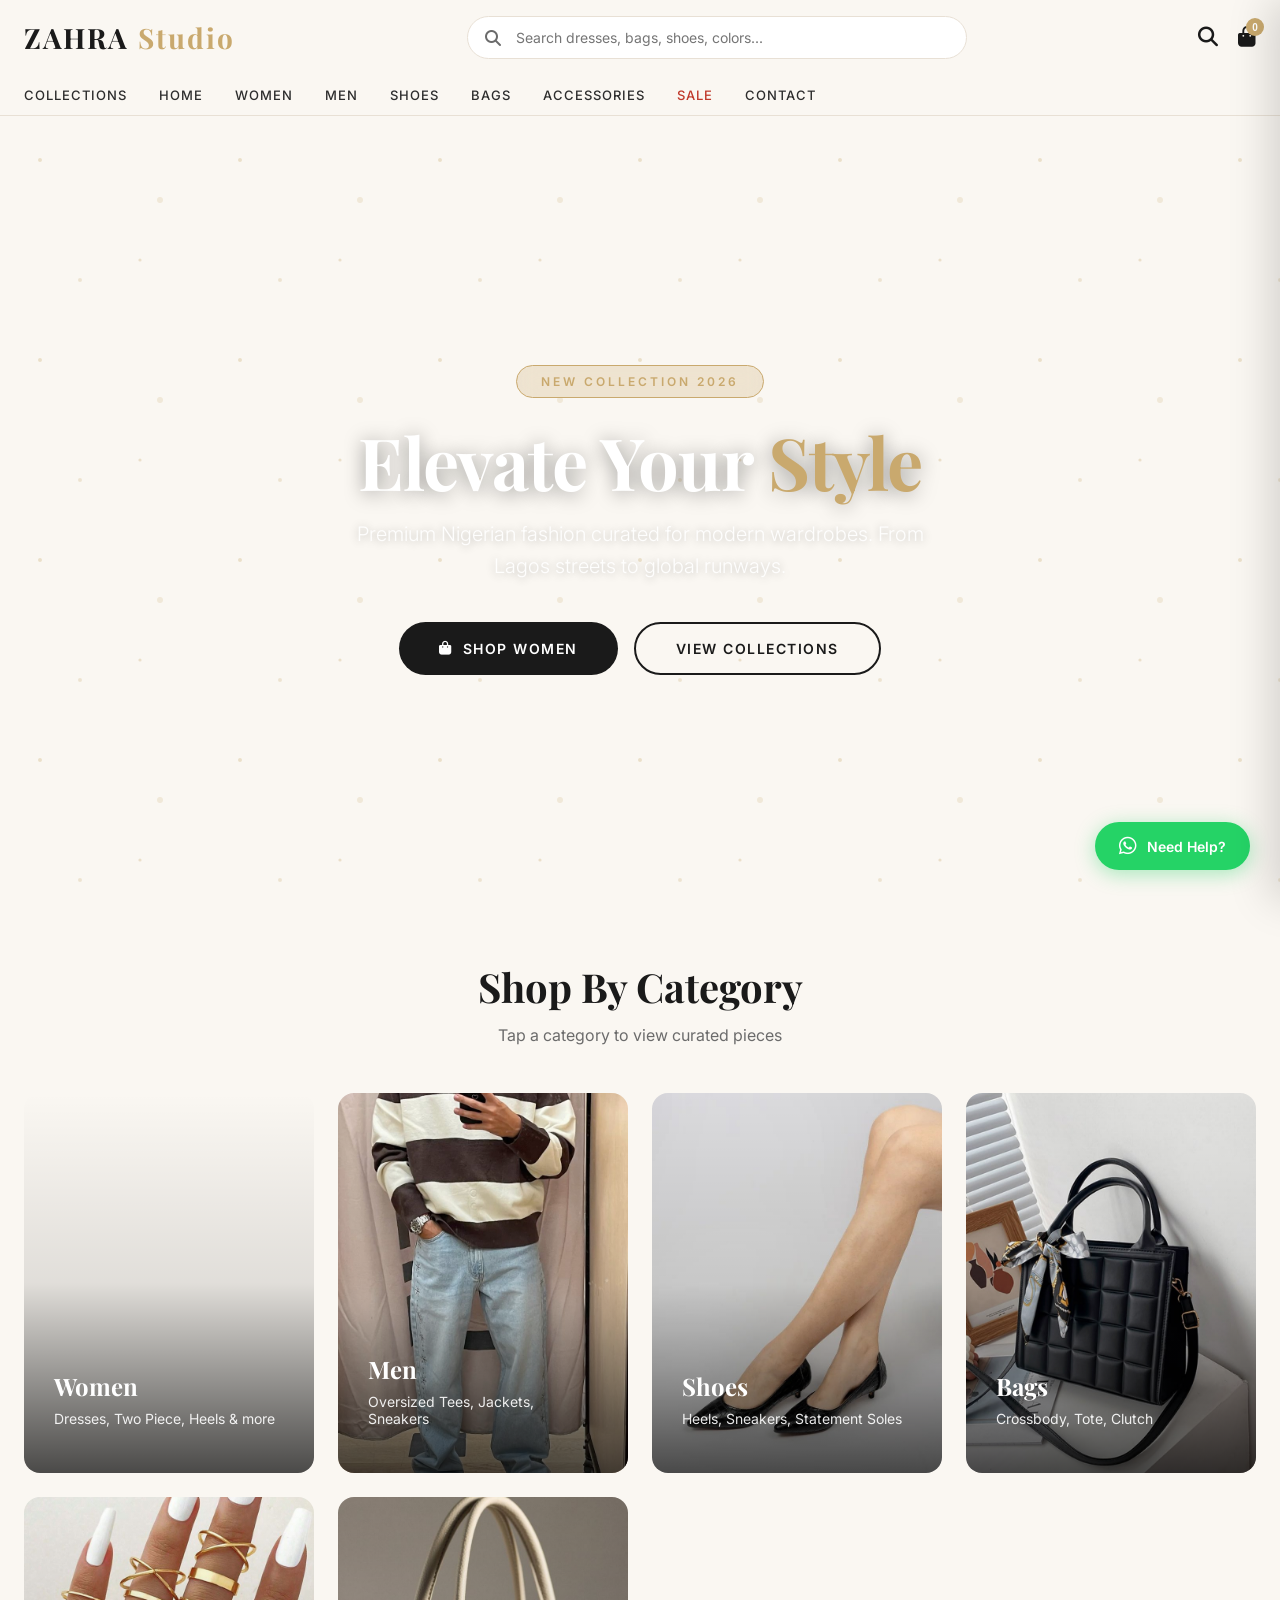
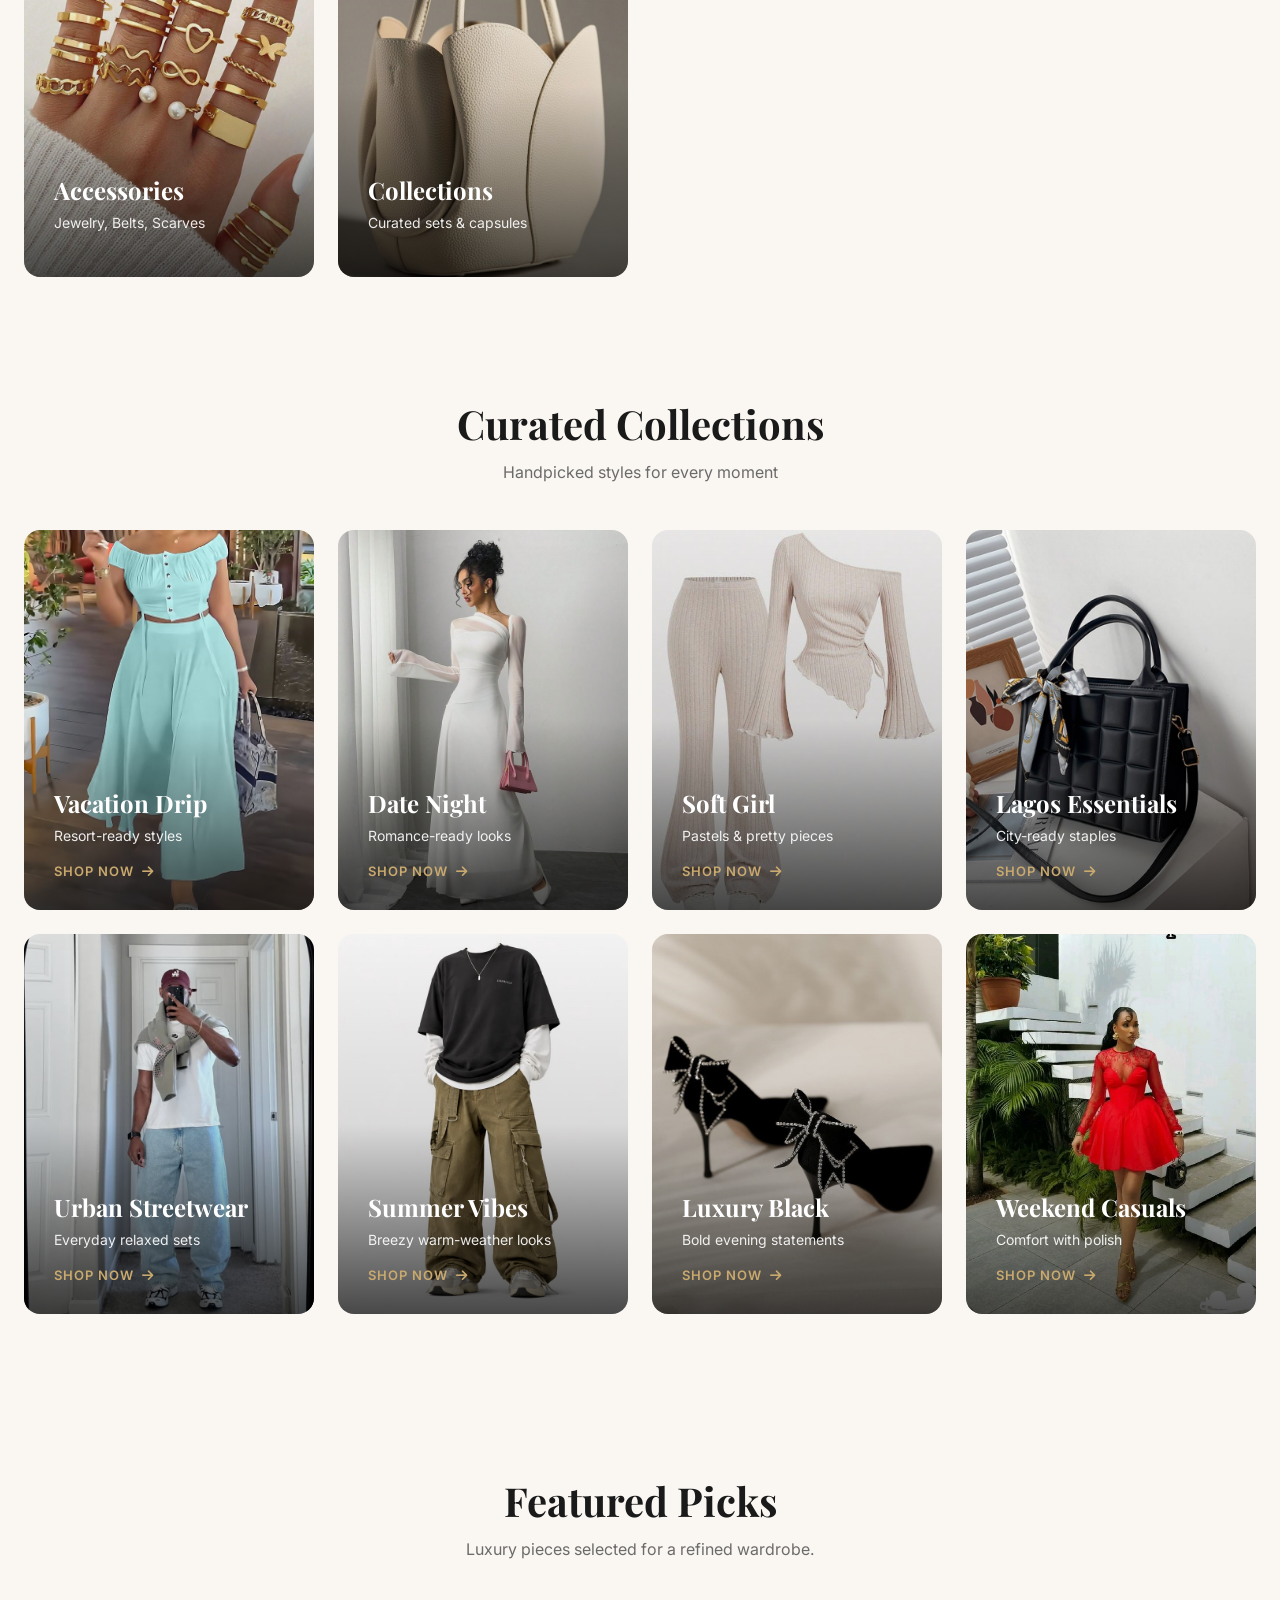
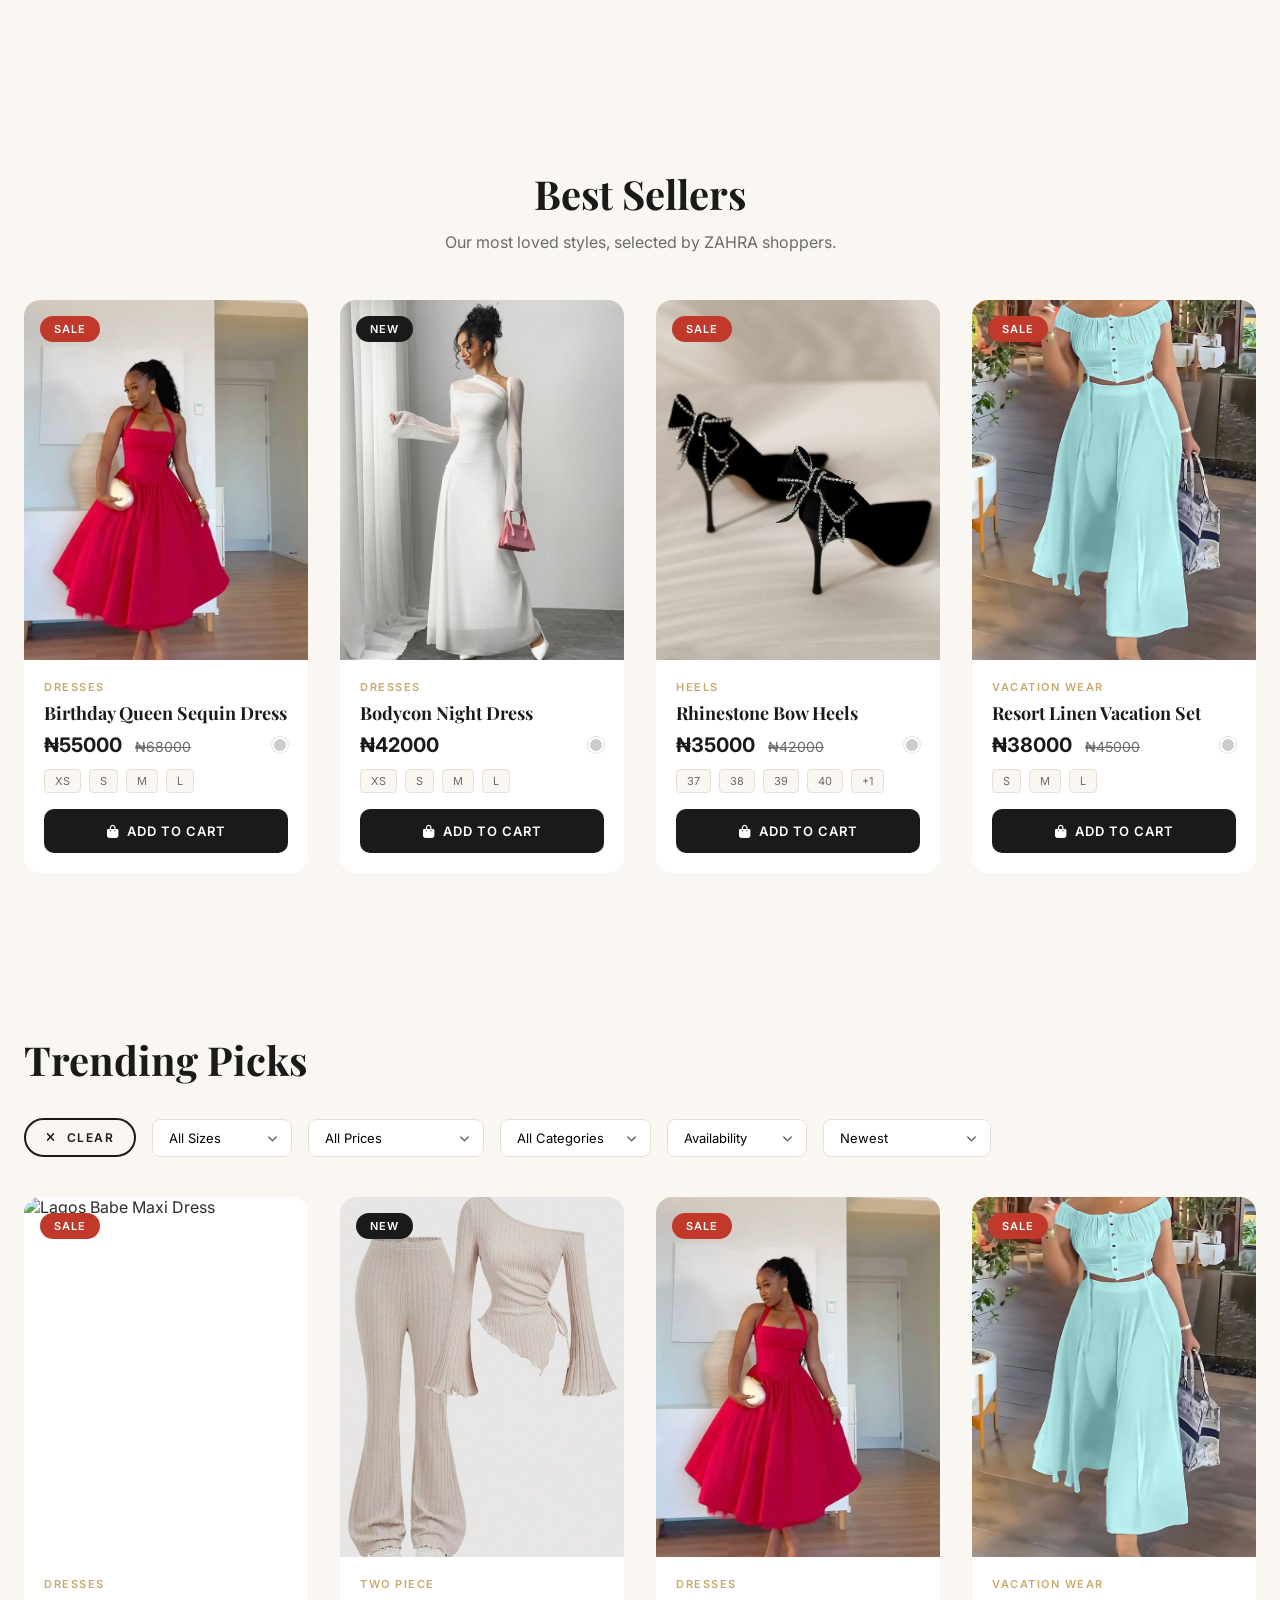
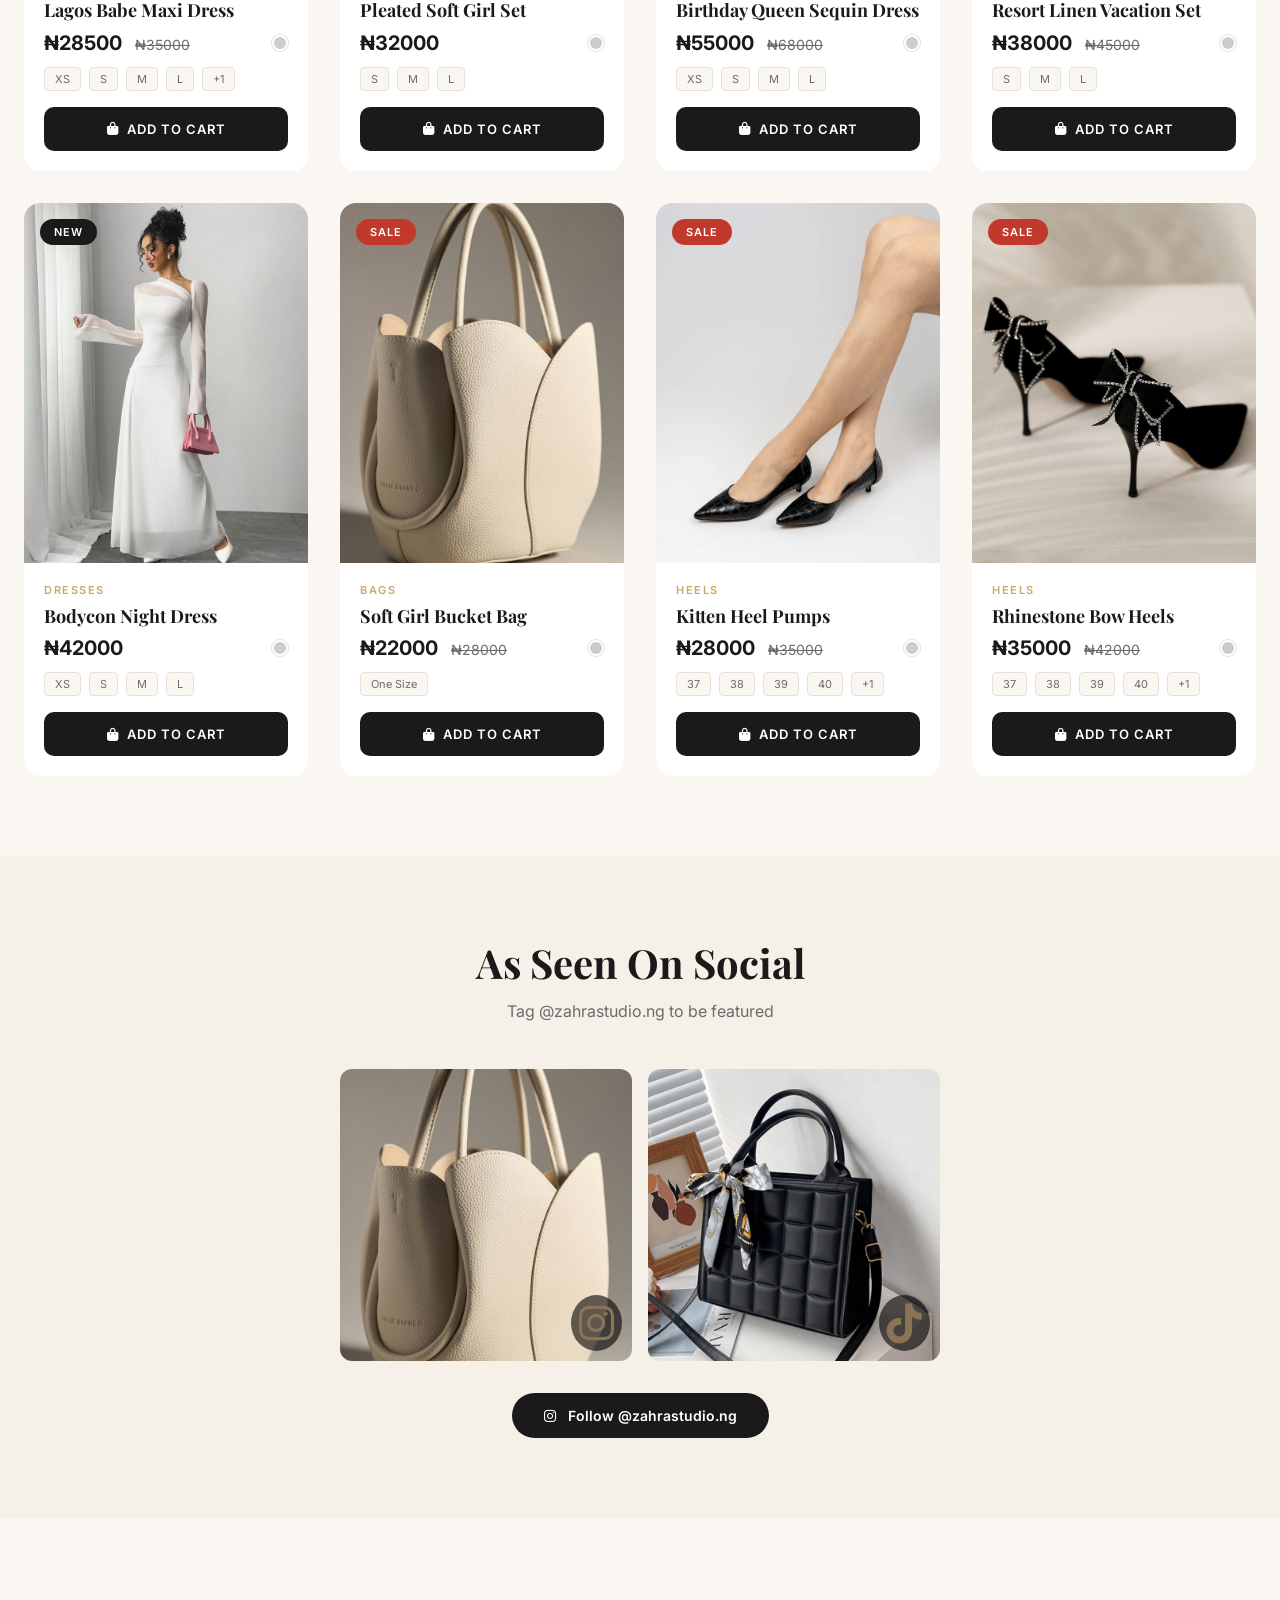
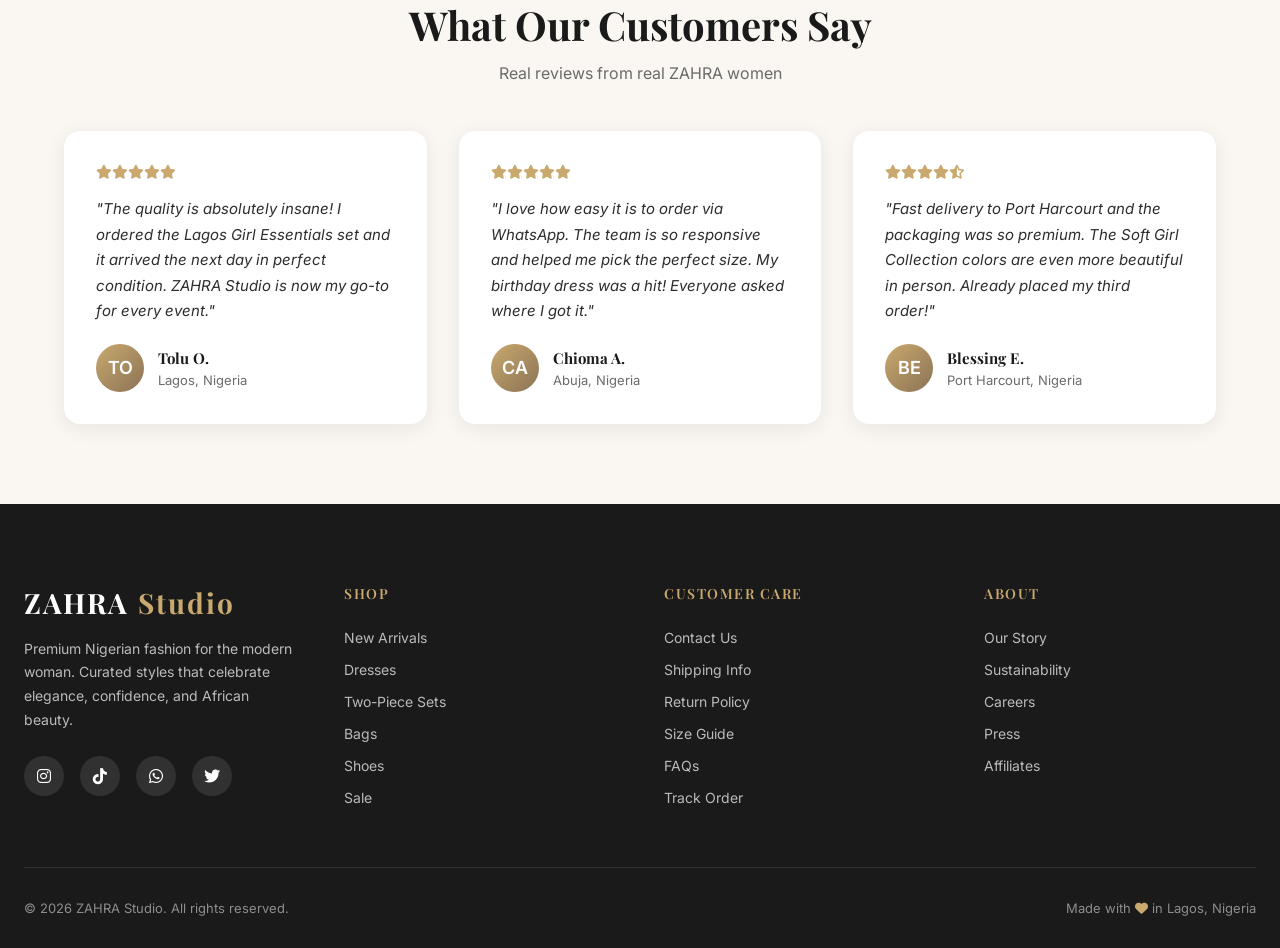
==== index.html @ f5be3004 "fix: remove broken getColorCode calls" ====
<!DOCTYPE html>
<html lang="en">
<head>
    <meta charset="UTF-8">
    <meta name="viewport" content="width=device-width, initial-scale=1.0">
    <title>ZAHRA Studio | Nigerian Fashion</title>
    <link href="https://fonts.googleapis.com/css2?family=Playfair+Display:wght@400;500;600;700&family=Inter:wght@300;400;500;600&display=swap" rel="stylesheet">
    <link rel="stylesheet" href="https://cdnjs.cloudflare.com/ajax/libs/font-awesome/6.4.0/css/all.min.css">
    <style>
        :root {
            --beige: #F5F0E8;
            --cream: #FAF7F2;
            --black: #1A1A1A;
            --soft-brown: #8B7355;
            --gold: #C9A96E;
            --gold-light: #D4B87A;
            --text-dark: #2D2D2D;
            --text-light: #6B6B6B;
            --border: #E8E0D5;
            --white: #FFFFFF;
            --shadow: 0 4px 20px rgba(0,0,0,0.08);
            --shadow-hover: 0 8px 30px rgba(0,0,0,0.12);
            --transition: all 0.3s cubic-bezier(0.4, 0, 0.2, 1);
        }
        * { margin: 0; padding: 0; box-sizing: border-box; }
        body {
            font-family: 'Inter', sans-serif;
            background-color: var(--cream);
            color: var(--text-dark);
            overflow-x: hidden;
        }
        h1, h2, h3, h4, h5, h6 { font-family: 'Playfair Display', serif; }
        ::-webkit-scrollbar { width: 8px; }
        ::-webkit-scrollbar-track { background: var(--cream); }
        ::-webkit-scrollbar-thumb { background: var(--soft-brown); border-radius: 4px; }

        .navbar {
            position: fixed; top: 0; left: 0; right: 0; z-index: 1000;
            background: rgba(250, 247, 242, 0.95); backdrop-filter: blur(20px);
            border-bottom: 1px solid var(--border); transition: var(--transition);
        }
        .navbar.scrolled { box-shadow: var(--shadow); }
        .nav-container { max-width: 1400px; margin: 0 auto; padding: 0 24px; }
        .nav-top {
            display: flex; align-items: center; justify-content: space-between;
            padding: 16px 0; gap: 20px;
        }
        .logo {
            font-family: 'Playfair Display', serif; font-size: 28px; font-weight: 700;
            color: var(--black); text-decoration: none; letter-spacing: 2px;
        }
        .logo span { color: var(--gold); }
        .hidden { display: none !important; }
        .search-bar { flex: 1; max-width: 500px; position: relative; }
        .search-bar input {
            width: 100%; padding: 12px 20px 12px 48px; border: 1px solid var(--border);
            border-radius: 30px; background: var(--white); font-size: 14px;
            font-family: 'Inter', sans-serif; transition: var(--transition); outline: none;
        }
        .search-bar input:focus { border-color: var(--gold); box-shadow: 0 0 0 3px rgba(201, 169, 110, 0.1); }
        .search-bar i { position: absolute; left: 18px; top: 50%; transform: translateY(-50%); color: var(--text-light); font-size: 16px; }
        .nav-actions { display: flex; align-items: center; gap: 20px; }
        .nav-icon { position: relative; cursor: pointer; font-size: 20px; color: var(--black); transition: var(--transition); background: none; border: none; }
        .nav-icon:hover { color: var(--gold); }
        .cart-count { position: absolute; top: -8px; right: -8px; background: var(--gold); color: var(--white); font-size: 10px; font-weight: 600; width: 18px; height: 18px; border-radius: 50%; display: flex; align-items: center; justify-content: center; }
        .nav-links { display: flex; align-items: center; gap: 32px; padding: 12px 0; overflow-x: auto; scrollbar-width: none; }
        .nav-links::-webkit-scrollbar { display: none; }
        .nav-links a { text-decoration: none; color: var(--text-dark); font-size: 13px; font-weight: 500; text-transform: uppercase; letter-spacing: 1px; white-space: nowrap; transition: var(--transition); position: relative; }
        .nav-links a::after { content: ''; position: absolute; bottom: -4px; left: 0; width: 0; height: 2px; background: var(--gold); transition: var(--transition); }
        .nav-links a:hover::after, .nav-links a.active::after { width: 100%; }
        .nav-links a:hover, .nav-links a.active { color: var(--gold); }
        .sale-link { color: #C0392B !important; }
        .menu-toggle { display: none; font-size: 24px; cursor: pointer; background: none; border: none; }

        .hero { margin-top: 120px; position: relative; height: 90vh; min-height: 600px; max-height: 800px; overflow: hidden; }
        .hero-image { position: absolute; inset: 0; display: flex; align-items: center; justify-content: center; background-size: cover; background-position: center; }
        .hero-image::before { content: ''; position: absolute; inset: 0; background: rgba(0,0,0,0.4); }
        .hero-image::before { content: ''; position: absolute; inset: 0; background: url('data:image/svg+xml,<svg xmlns="http://www.w3.org/2000/svg" viewBox="0 0 100 100"><circle cx="20" cy="20" r="1" fill="%23C9A96E" opacity="0.3"/><circle cx="80" cy="40" r="1.5" fill="%23C9A96E" opacity="0.2"/><circle cx="40" cy="80" r="1" fill="%23C9A96E" opacity="0.25"/><circle cx="70" cy="70" r="0.8" fill="%23C9A96E" opacity="0.3"/></svg>'); background-size: 200px; }
        .hero-content { position: relative; z-index: 2; text-align: center; padding: 40px; max-width: 700px; }
        .hero-badge { display: inline-block; padding: 8px 24px; background: rgba(201, 169, 110, 0.25); border: 1px solid var(--gold); color: var(--gold); backdrop-filter: blur(10px); font-size: 12px; font-weight: 600; letter-spacing: 3px; text-transform: uppercase; margin-bottom: 24px; border-radius: 30px; }
        .hero h1 { font-size: clamp(36px, 6vw, 72px); font-weight: 700; color: var(--white); line-height: 1.1; margin-bottom: 16px; letter-spacing: -1px; text-shadow: 0 2px 20px rgba(0,0,0,0.4); }
        .hero h1 span { color: var(--gold); }
        .hero-tagline { font-size: clamp(16px, 2vw, 20px); color: rgba(255,255,255,0.9); margin-bottom: 40px; font-weight: 300; line-height: 1.6; text-shadow: 0 1px 10px rgba(0,0,0,0.3); }
        .hero-buttons { display: flex; gap: 16px; justify-content: center; flex-wrap: wrap; }

        .btn { padding: 16px 40px; border-radius: 30px; font-size: 14px; font-weight: 600; text-transform: uppercase; letter-spacing: 1.5px; cursor: pointer; transition: var(--transition); text-decoration: none; display: inline-flex; align-items: center; gap: 10px; border: none; font-family: 'Inter', sans-serif; }
        .btn-primary { background: var(--black); color: var(--white); }
        .btn-primary:hover { background: var(--gold); transform: translateY(-2px); box-shadow: var(--shadow-hover); }
        .btn-outline { background: transparent; color: var(--black); border: 2px solid var(--black); }
        .btn-outline:hover { background: var(--black); color: var(--white); transform: translateY(-2px); }
        .btn-gold { background: var(--gold); color: var(--white); }
        .btn-gold:hover { background: var(--soft-brown); transform: translateY(-2px); box-shadow: var(--shadow-hover); }
        .btn-whatsapp { background: #25D366; color: var(--white); }
        .btn-whatsapp:hover { background: #128C7E; transform: translateY(-2px); box-shadow: var(--shadow-hover); }

        .collections { padding: 80px 24px; max-width: 1400px; margin: 0 auto; }
        .section-header { text-align: center; margin-bottom: 48px; }
        .section-header h2 { font-size: clamp(28px, 4vw, 40px); color: var(--black); margin-bottom: 12px; }
        .section-header p { color: var(--text-light); font-size: 16px; }
        .collections-grid { display: grid; grid-template-columns: repeat(auto-fit, minmax(280px, 1fr)); gap: 24px; }
        .collection-card { position: relative; height: 380px; border-radius: 16px; overflow: hidden; cursor: pointer; transition: var(--transition); }
        .collection-card:hover { transform: translateY(-8px); box-shadow: var(--shadow-hover); }
        .collection-card .card-bg { position: absolute; inset: 0; background: linear-gradient(135deg, #E8DDD0, #D4C4B0); transition: var(--transition); background-size: cover; background-position: center; }
        .collection-card:hover .card-bg { transform: scale(1.05); }
        .collection-card .card-overlay { position: absolute; inset: 0; background: linear-gradient(to top, rgba(0,0,0,0.7) 0%, rgba(0,0,0,0.1) 50%, transparent 100%); }
        .collection-card .card-content { position: absolute; bottom: 0; left: 0; right: 0; padding: 30px; color: var(--white); }
        .collection-card h3 { font-size: 24px; margin-bottom: 8px; }
        .collection-card p { font-size: 14px; opacity: 0.9; margin-bottom: 16px; }
        .collection-card .shop-now { display: inline-flex; align-items: center; gap: 8px; font-size: 13px; font-weight: 600; text-transform: uppercase; letter-spacing: 1px; color: var(--gold); transition: var(--transition); }
        .collection-card:hover .shop-now { gap: 12px; }

        .products-section { padding: 80px 24px; max-width: 1400px; margin: 0 auto; }
        .products-header { display: flex; justify-content: space-between; align-items: center; flex-wrap: wrap; gap: 20px; margin-bottom: 40px; }
        .filter-sort-bar { display: flex; gap: 16px; flex-wrap: wrap; align-items: center; }
        .filter-group { position: relative; }
        .filter-group select { padding: 10px 36px 10px 16px; border: 1px solid var(--border); border-radius: 8px; background: var(--white); font-size: 13px; font-family: 'Inter', sans-serif; cursor: pointer; appearance: none; min-width: 140px; outline: none; transition: var(--transition); }
        .filter-group select:focus { border-color: var(--gold); }
        .filter-group::after { content: '\f107'; font-family: 'Font Awesome 6 Free'; font-weight: 900; position: absolute; right: 14px; top: 50%; transform: translateY(-50%); font-size: 12px; color: var(--text-light); pointer-events: none; }

        .products-grid { display: grid; grid-template-columns: repeat(auto-fill, minmax(280px, 1fr)); gap: 32px; }
        .product-card { background: var(--white); border-radius: 16px; overflow: hidden; transition: var(--transition); position: relative; }
        .product-card:hover { transform: translateY(-8px); box-shadow: var(--shadow-hover); }
        .product-image { position: relative; height: 360px; overflow: hidden; }
        .product-image img { width: 100%; height: 100%; object-fit: cover; transition: var(--transition); }
        .product-card:hover .product-image img { transform: scale(1.05); }
        .product-badge { position: absolute; top: 16px; left: 16px; padding: 6px 14px; background: var(--gold); color: var(--white); font-size: 11px; font-weight: 600; text-transform: uppercase; letter-spacing: 1px; border-radius: 20px; z-index: 2; }
        .product-badge.sale { background: #C0392B; }
        .product-badge.new { background: var(--black); }
        .product-actions { position: absolute; top: 16px; right: 16px; display: flex; flex-direction: column; gap: 10px; opacity: 0; transform: translateX(10px); transition: var(--transition); z-index: 2; }
        .product-card:hover .product-actions { opacity: 1; transform: translateX(0); }
        .action-btn { width: 40px; height: 40px; border-radius: 50%; background: var(--white); border: none; display: flex; align-items: center; justify-content: center; cursor: pointer; font-size: 16px; color: var(--black); transition: var(--transition); box-shadow: var(--shadow); }
        .action-btn:hover { background: var(--gold); color: var(--white); }
        .action-btn.wishlisted { background: #E74C3C; color: var(--white); }
        .quick-view-btn { position: absolute; bottom: 16px; left: 50%; transform: translateX(-50%) translateY(20px); opacity: 0; transition: var(--transition); padding: 12px 28px; background: var(--white); color: var(--black); border: none; border-radius: 30px; font-size: 12px; font-weight: 600; text-transform: uppercase; letter-spacing: 1px; cursor: pointer; box-shadow: var(--shadow); font-family: 'Inter', sans-serif; z-index: 2; }
        .product-card:hover .quick-view-btn { opacity: 1; transform: translateX(-50%) translateY(0); }
        .quick-view-btn:hover { background: var(--gold); color: var(--white); }
        .product-info { padding: 20px; }
        .product-category { font-size: 11px; text-transform: uppercase; letter-spacing: 1.5px; color: var(--gold); font-weight: 600; margin-bottom: 8px; }
        .product-name { font-family: 'Playfair Display', serif; font-size: 18px; color: var(--black); margin-bottom: 8px; line-height: 1.3; }
        .product-meta { display: flex; justify-content: space-between; align-items: center; margin-bottom: 12px; }
        .product-price { font-size: 20px; font-weight: 700; color: var(--black); }
        .product-price .original { font-size: 14px; color: var(--text-light); text-decoration: line-through; margin-left: 8px; font-weight: 400; }
        .product-colors { display: flex; gap: 6px; }
        .color-dot { width: 16px; height: 16px; border-radius: 50%; border: 2px solid var(--white); box-shadow: 0 0 0 1px var(--border); cursor: pointer; transition: var(--transition); }
        .color-dot:hover { transform: scale(1.2); box-shadow: 0 0 0 2px var(--gold); }
        .color-dot.active-color { box-shadow: 0 0 0 3px var(--gold); transform: scale(1.2); }
        .product-sizes { display: flex; gap: 8px; margin-bottom: 16px; }
        .size-tag { padding: 4px 10px; border: 1px solid var(--border); border-radius: 4px; font-size: 11px; color: var(--text-light); background: var(--cream); }
        .add-to-cart { width: 100%; padding: 14px; background: var(--black); color: var(--white); border: none; border-radius: 10px; font-size: 13px; font-weight: 600; text-transform: uppercase; letter-spacing: 1px; cursor: pointer; transition: var(--transition); font-family: 'Inter', sans-serif; display: flex; align-items: center; justify-content: center; gap: 8px; }
        .add-to-cart:hover { background: var(--gold); }

        .no-results { text-align: center; padding: 60px 20px; grid-column: 1 / -1; }
        .no-results i { font-size: 48px; color: var(--border); margin-bottom: 16px; }
        .no-results h3 { font-size: 24px; color: var(--black); margin-bottom: 8px; }
        .no-results p { color: var(--text-light); }

        .social-proof { padding: 80px 24px; background: var(--beige); }
        .social-proof-container { max-width: 1400px; margin: 0 auto; }
        .social-grid { display: grid; grid-template-columns: repeat(auto-fit, minmax(200px, 1fr)); gap: 16px; margin-top: 40px; }
        @media (max-width: 768px) {
            .social-grid { grid-template-columns: repeat(2, 1fr) !important; max-width: 100% !important; }
        }
        .social-item { aspect-ratio: 1; border-radius: 12px; display: flex; align-items: center; justify-content: center; font-size: 40px; color: var(--soft-brown); transition: var(--transition); cursor: pointer; position: relative; overflow: hidden; }
        .social-item:hover { transform: scale(1.02); }
        .social-item::after { content: ''; position: absolute; inset: 0; background: rgba(0,0,0,0.3); opacity: 0; transition: var(--transition); }
        .social-item:hover::after { opacity: 1; }
        .social-item i { position: relative; z-index: 1; }
        .social-handle { text-align: center; margin-top: 32px; }
        .social-handle a { display: inline-flex; align-items: center; gap: 12px; padding: 14px 32px; background: var(--black); color: var(--white); text-decoration: none; border-radius: 30px; font-size: 14px; font-weight: 600; transition: var(--transition); }
        .social-handle a:hover { background: var(--gold); transform: translateY(-2px); }

        .testimonials { padding: 80px 24px; max-width: 1200px; margin: 0 auto; }
        .testimonials-grid { display: grid; grid-template-columns: repeat(auto-fit, minmax(320px, 1fr)); gap: 32px; margin-top: 40px; }
        .testimonial-card { background: var(--white); padding: 32px; border-radius: 16px; box-shadow: var(--shadow); transition: var(--transition); }
        .testimonial-card:hover { transform: translateY(-4px); box-shadow: var(--shadow-hover); }
        .testimonial-stars { color: var(--gold); margin-bottom: 16px; font-size: 14px; }
        .testimonial-text { font-size: 15px; line-height: 1.7; color: var(--text-dark); margin-bottom: 20px; font-style: italic; }
        .testimonial-author { display: flex; align-items: center; gap: 14px; }
        .author-avatar { width: 48px; height: 48px; border-radius: 50%; background: linear-gradient(135deg, var(--gold), var(--soft-brown)); display: flex; align-items: center; justify-content: center; color: var(--white); font-weight: 600; font-size: 18px; }
        .author-info h4 { font-size: 15px; color: var(--black); margin-bottom: 4px; }
        .author-info p { font-size: 13px; color: var(--text-light); }

        .footer { background: var(--black); color: var(--white); padding: 80px 24px 32px; }
        .footer-container { max-width: 1400px; margin: 0 auto; }
        .footer-grid { display: grid; grid-template-columns: repeat(auto-fit, minmax(220px, 1fr)); gap: 48px; margin-bottom: 48px; }
        .footer-brand .logo { color: var(--white); margin-bottom: 16px; display: inline-block; }
        .footer-brand p { color: rgba(255,255,255,0.7); font-size: 14px; line-height: 1.7; margin-bottom: 24px; }
        .footer-social { display: flex; gap: 16px; }
        .footer-social a { width: 40px; height: 40px; border-radius: 50%; background: rgba(255,255,255,0.1); display: flex; align-items: center; justify-content: center; color: var(--white); text-decoration: none; transition: var(--transition); font-size: 16px; }
        .footer-social a:hover { background: var(--gold); transform: translateY(-3px); }
        .footer-column h4 { font-size: 14px; font-weight: 600; text-transform: uppercase; letter-spacing: 1.5px; margin-bottom: 24px; color: var(--gold); }
        .footer-column ul { list-style: none; }
        .footer-column ul li { margin-bottom: 12px; }
        .footer-column ul li a { color: rgba(255,255,255,0.7); text-decoration: none; font-size: 14px; transition: var(--transition); cursor: pointer; }
        .footer-column ul li a:hover { color: var(--gold); padding-left: 4px; }
        .footer-bottom { border-top: 1px solid rgba(255,255,255,0.1); padding-top: 32px; display: flex; justify-content: space-between; align-items: center; flex-wrap: wrap; gap: 16px; }
        .footer-bottom p { color: rgba(255,255,255,0.5); font-size: 13px; }

        .modal-overlay { position: fixed; inset: 0; background: rgba(0,0,0,0.6); backdrop-filter: blur(8px); z-index: 2000; display: flex; align-items: center; justify-content: center; padding: 20px; opacity: 0; visibility: hidden; transition: var(--transition); }
        .modal-overlay.active { opacity: 1; visibility: visible; }
        .modal-content { background: var(--white); border-radius: 20px; max-width: 900px; width: 100%; max-height: 90vh; overflow-y: auto; position: relative; transform: scale(0.9) translateY(20px); transition: var(--transition); }
        .modal-overlay.active .modal-content { transform: scale(1) translateY(0); }
        .modal-close { position: absolute; top: 20px; right: 20px; width: 40px; height: 40px; border-radius: 50%; background: var(--cream); border: none; display: flex; align-items: center; justify-content: center; cursor: pointer; font-size: 18px; color: var(--black); z-index: 10; transition: var(--transition); }
        .modal-close:hover { background: var(--gold); color: var(--white); }
        .modal-body { display: grid; grid-template-columns: 1fr 1fr; min-height: 500px; }
        .modal-image { background: linear-gradient(135deg, #F0E8DD, #E5DCD0); display: flex; align-items: center; justify-content: center; min-height: 400px; overflow: hidden; }
        .modal-image img { width: 100%; height: 100%; object-fit: cover; }
        .modal-details { padding: 40px; display: flex; flex-direction: column; }
        .modal-category { font-size: 12px; text-transform: uppercase; letter-spacing: 2px; color: var(--gold); font-weight: 600; margin-bottom: 12px; }
        .modal-title { font-family: 'Playfair Display', serif; font-size: 28px; color: var(--black); margin-bottom: 16px; line-height: 1.2; }
        .modal-price { font-size: 24px; font-weight: 700; color: var(--black); margin-bottom: 24px; }
        .modal-price .original { font-size: 16px; color: var(--text-light); text-decoration: line-through; margin-left: 12px; font-weight: 400; }
        .modal-section { margin-bottom: 24px; }
        .modal-section label { display: block; font-size: 12px; font-weight: 600; text-transform: uppercase; letter-spacing: 1px; color: var(--text-light); margin-bottom: 10px; }
        .size-options { display: flex; gap: 10px; flex-wrap: wrap; }
        .size-option { padding: 10px 20px; border: 2px solid var(--border); border-radius: 8px; background: var(--white); font-size: 14px; font-weight: 500; cursor: pointer; transition: var(--transition); font-family: 'Inter', sans-serif; }
        .size-option:hover, .size-option.active { border-color: var(--gold); background: rgba(201, 169, 110, 0.1); color: var(--gold); }
        .color-options { display: flex; gap: 12px; }
        .color-option { width: 32px; height: 32px; border-radius: 50%; border: 3px solid var(--white); box-shadow: 0 0 0 2px var(--border); cursor: pointer; transition: var(--transition); position: relative; }
        .color-option:hover, .color-option.active { box-shadow: 0 0 0 3px var(--gold); transform: scale(1.1); }
        .color-option.active::after { content: '\f00c'; font-family: 'Font Awesome 6 Free'; font-weight: 900; position: absolute; top: 50%; left: 50%; transform: translate(-50%, -50%); color: var(--white); font-size: 12px; text-shadow: 0 1px 2px rgba(0,0,0,0.3); }
        .quantity-selector { display: flex; align-items: center; gap: 0; border: 2px solid var(--border); border-radius: 8px; overflow: hidden; width: fit-content; }
        .quantity-selector button { width: 40px; height: 44px; background: var(--white); border: none; font-size: 18px; cursor: pointer; color: var(--black); transition: var(--transition); }
        .quantity-selector button:hover { background: var(--cream); }
        .quantity-selector input { width: 50px; height: 44px; border: none; text-align: center; font-size: 16px; font-weight: 600; font-family: 'Inter', sans-serif; outline: none; }
        .delivery-info { background: var(--cream); padding: 16px; border-radius: 10px; margin-bottom: 24px; }
        .delivery-info p { font-size: 13px; color: var(--text-light); display: flex; align-items: center; gap: 10px; margin-bottom: 8px; }
        .delivery-info p:last-child { margin-bottom: 0; }
        .delivery-info i { color: var(--gold); font-size: 14px; }
        .modal-actions { display: flex; flex-direction: column; gap: 12px; margin-top: auto; }
        .modal-actions .btn { width: 100%; justify-content: center; }

        .cart-sidebar { position: fixed; top: 0; right: -420px; width: 420px; max-width: 100%; height: 100vh; background: var(--white); z-index: 2001; box-shadow: -10px 0 40px rgba(0,0,0,0.15); transition: var(--transition); display: flex; flex-direction: column; }
        .cart-sidebar.open { right: 0; }
        .cart-header { padding: 24px; border-bottom: 1px solid var(--border); display: flex; justify-content: space-between; align-items: center; }
        .cart-header h3 { font-size: 20px; }
        .cart-close { background: none; border: none; font-size: 24px; cursor: pointer; color: var(--black); transition: var(--transition); }
        .cart-close:hover { color: var(--gold); }
        .cart-items { flex: 1; overflow-y: auto; padding: 20px; }
        .cart-item { display: flex; gap: 16px; padding: 16px; background: var(--cream); border-radius: 12px; margin-bottom: 12px; }
        .cart-item-image { width: 80px; height: 100px; background: linear-gradient(135deg, #F0E8DD, #E5DCD0); border-radius: 8px; display: flex; align-items: center; justify-content: center; font-size: 24px; color: var(--soft-brown); opacity: 0.4; flex-shrink: 0; overflow: hidden; }
        .cart-item-image img { width: 100%; height: 100%; object-fit: cover; }
        .cart-item-details { flex: 1; }
        .cart-item-name { font-weight: 600; font-size: 14px; margin-bottom: 4px; }
        .cart-item-meta { font-size: 12px; color: var(--text-light); margin-bottom: 8px; }
        .cart-item-price { font-weight: 700; color: var(--black); }
        .cart-item-remove { background: none; border: none; color: #C0392B; cursor: pointer; font-size: 14px; align-self: flex-start; transition: var(--transition); }
        .cart-item-remove:hover { transform: scale(1.1); }
        .cart-empty { text-align: center; padding: 60px 20px; }
        .cart-empty i { font-size: 48px; color: var(--border); margin-bottom: 16px; }
        .cart-empty p { color: var(--text-light); }
        .cart-footer { padding: 24px; border-top: 1px solid var(--border); background: var(--cream); }
        .cart-total { display: flex; justify-content: space-between; margin-bottom: 20px; font-size: 18px; font-weight: 700; }
        .cart-footer .btn { width: 100%; justify-content: center; }
        .cart-overlay { position: fixed; inset: 0; background: rgba(0,0,0,0.4); z-index: 2000; opacity: 0; visibility: hidden; transition: var(--transition); }
        .cart-overlay.active { opacity: 1; visibility: visible; }

        .whatsapp-float { position: fixed; bottom: 30px; right: 30px; z-index: 999; }
        .whatsapp-float a { display: flex; align-items: center; gap: 10px; padding: 14px 24px; background: #25D366; color: var(--white); text-decoration: none; border-radius: 50px; font-size: 14px; font-weight: 600; box-shadow: 0 4px 20px rgba(37, 211, 102, 0.4); transition: var(--transition); }
        .whatsapp-float a:hover { transform: translateY(-4px); box-shadow: 0 8px 30px rgba(37, 211, 102, 0.5); }
        .whatsapp-float i { font-size: 20px; }

        .toast { position: fixed; bottom: 100px; left: 50%; transform: translateX(-50%) translateY(100px); background: var(--black); color: var(--white); padding: 16px 32px; border-radius: 12px; font-size: 14px; font-weight: 500; z-index: 3000; opacity: 0; transition: var(--transition); display: flex; align-items: center; gap: 12px; box-shadow: var(--shadow-hover); }
        .toast.show { opacity: 1; transform: translateX(-50%) translateY(0); }
        .toast i { color: var(--gold); }

        /* Back to top */
        #backToTop { position: fixed; bottom: 90px; right: 30px; width: 48px; height: 48px; border-radius: 50%; background: var(--black); color: var(--white); display: none; align-items: center; justify-content: center; cursor: pointer; box-shadow: var(--shadow); z-index: 4000; transition: var(--transition); }
        #backToTop.show { display: flex; }

        @media (max-width: 1024px) {
            .modal-body { grid-template-columns: 1fr; }
            .modal-image { min-height: 300px; }
        }
        @media (max-width: 768px) {
            .menu-toggle { display: block; }
            .search-bar { display: none; }
            .nav-links { display: none; position: absolute; top: 100%; left: 0; right: 0; background: var(--cream); flex-direction: column; padding: 20px; gap: 16px; border-bottom: 1px solid var(--border); box-shadow: var(--shadow); }
            .nav-links.active { display: flex; }
            .hero { margin-top: 70px; height: auto; min-height: 500px; }
            .hero-content { padding: 30px 20px; }
            .hero-buttons { flex-direction: column; align-items: center; }
            .btn { width: 100%; max-width: 300px; justify-content: center; }
            .products-header { flex-direction: column; align-items: flex-start; }
            .filter-sort-bar { width: 100%; overflow-x: auto; padding-bottom: 8px; }
            .products-grid { grid-template-columns: repeat(2, 1fr); gap: 16px; }
            .product-image { height: 240px; }
            .collections-grid { grid-template-columns: 1fr; }
            .testimonials-grid { grid-template-columns: 1fr; }
            .footer-grid { grid-template-columns: 1fr; gap: 32px; }
            .footer-bottom { flex-direction: column; text-align: center; }
            .cart-sidebar { width: 100%; right: -100%; }
            .whatsapp-float { bottom: 20px; right: 20px; }
            .whatsapp-float a span { display: none; }
            .whatsapp-float a { width: 56px; height: 56px; padding: 0; justify-content: center; border-radius: 50%; }
        }
        @media (max-width: 480px) {
            .products-grid { grid-template-columns: 1fr; }
            .modal-details { padding: 24px; }
            .modal-title { font-size: 22px; }
        }
        @keyframes fadeInUp {
            from { opacity: 0; transform: translateY(30px); }
            to { opacity: 1; transform: translateY(0); }
        }
        .animate-in { animation: fadeInUp 0.6s ease forwards; }
        .delay-1 { animation-delay: 0.1s; }
        .delay-2 { animation-delay: 0.2s; }
        .delay-3 { animation-delay: 0.3s; }
        .delay-4 { animation-delay: 0.4s; }
    </style>

    <!-- Firebase SDK -->
    <script src="https://www.gstatic.com/firebasejs/10.7.1/firebase-app-compat.js"></script>
    <script src="https://www.gstatic.com/firebasejs/10.7.1/firebase-database-compat.js"></script>
</head>
<body>
    <nav class="navbar" id="navbar">
        <div class="nav-container">
            <div class="nav-top">
                <button class="menu-toggle" id="menuToggle"><i class="fas fa-bars"></i></button>
                <a href="index.html" class="logo">ZAHRA <span>Studio</span></a>
                <div class="search-bar">
                    <i class="fas fa-search"></i>
                    <input type="text" id="searchInput" placeholder="Search dresses, bags, shoes, colors...">
                </div>
                <div class="nav-actions">
                    <button class="nav-icon" id="searchIcon"><i class="fas fa-search"></i></button>
                    <button class="nav-icon" id="cartBtn"><i class="fas fa-shopping-bag"></i><span class="cart-count" id="cartCount">0</span></button>
                </div>
            </div>
            <div class="nav-links" id="navLinks">
                <a href="collections.html">Collections</a>
                <a href="index.html">Home</a>
                <a href="women.html">Women</a>
                <a href="men.html">Men</a>
                <a href="shoes.html">Shoes</a>
                <a href="bags.html">Bags</a>
                <a href="accessories.html">Accessories</a>
                <a href="index.html?category=Sale" class="sale-link">Sale</a>
                <a href="#footer">Contact</a>
            </div>
        </div>
    </nav>

    <section class="hero">
        <div class="hero-image" data-bg="assets/products/gown-1-black.jpg">
            <div class="hero-content">
                <div class="hero-badge">New Collection 2026</div>
                <h1>Elevate Your <span>Style</span></h1>
                <p class="hero-tagline">Premium Nigerian fashion curated for modern wardrobes. From Lagos streets to global runways.</p>
                <div class="hero-buttons">
                    <a href="women.html" class="btn btn-primary"><i class="fas fa-shopping-bag"></i> Shop Women</a>
                    <a href="collections.html" class="btn btn-outline">View Collections</a>
                </div>
            </div>
        </div>
    </section>

    <section class="category-banner hidden" id="categoryBanner">
        <div class="section-header">
            <h2 id="categoryBannerTitle">Category Edit</h2>
            <p id="categoryBannerText">Browse a curated selection of styles for this collection.</p>
        </div>
        <div class="hero-buttons" style="justify-content:center; gap:16px; margin-top:16px;">
            <a href="index.html" class="btn btn-outline">Back to Home</a>
            <a href="collections.html" class="btn btn-primary">Explore Collections</a>
        </div>
    </section>

    <!-- Main Categories (reduce homepage scrolling) -->
    <section class="collections" id="mainCategories" style="padding-top: 40px; padding-bottom: 40px;">
        <div class="section-header">
            <h2>Shop By Category</h2>
            <p>Tap a category to view curated pieces</p>
        </div>
        <div class="collections-grid">
            <a class="collection-card" href="women.html">
                <div class="card-bg" data-bg="assets/products/gown-1-black.jpg"></div>
                <div class="card-overlay"></div>
                <div class="card-content">
                    <h3>Women</h3>
                    <p>Dresses, Two Piece, Heels & more</p>
                </div>
            </a>
            <a class="collection-card" href="men.html">
                <div class="card-bg" data-bg="assets/products/outfit-hombre-invierno.jpg" style="background-position: center;"></div>
                <div class="card-overlay"></div>
                <div class="card-content">
                    <h3>Men</h3>
                    <p>Oversized Tees, Jackets, Sneakers</p>
                </div>
            </a>
            <a class="collection-card" href="shoes.html">
                <div class="card-bg" data-bg="assets/products/pointed-toe-low-kitten-heels-pumps.jpg"></div>
                <div class="card-overlay"></div>
                <div class="card-content">
                    <h3>Shoes</h3>
                    <p>Heels, Sneakers, Statement Soles</p>
                </div>
            </a>
            <a class="collection-card" href="bags.html">
                <div class="card-bg" data-bg="assets/products/blackpulleatherembellishedwomenbags-1-black.jpg"></div>
                <div class="card-overlay"></div>
                <div class="card-content">
                    <h3>Bags</h3>
                    <p>Crossbody, Tote, Clutch</p>
                </div>
            </a>
            <a class="collection-card" href="accessories.html">
                <div class="card-bg" data-bg="assets/products/rings-1-Gold.jpg"></div>
                <div class="card-overlay"></div>
                <div class="card-content">
                    <h3>Accessories</h3>
                    <p>Jewelry, Belts, Scarves</p>
                </div>
            </a>
            <a class="collection-card" href="collections.html">
                <div class="card-bg" data-bg="assets/products/MelieBiancoTulipTopHandleCrossbodyTote-1-White.jpg"></div>
                <div class="card-overlay"></div>
                <div class="card-content">
                    <h3>Collections</h3>
                    <p>Curated sets & capsules</p>
                </div>
            </a>
        </div>
    </section>

    <section class="collections" id="collections">
        <div class="section-header">
            <h2>Curated Collections</h2>
            <p>Handpicked styles for every moment</p>
        </div>
        <div class="collections-grid">
            <a class="collection-card" href="collections.html?collection=Vacation%20Drip">
                <div class="card-bg" data-bg="assets/products/dress-2-lightgreen.jpg"></div>
                <div class="card-overlay"></div>
                <div class="card-content">
                    <h3>Vacation Drip</h3>
                    <p>Resort-ready styles</p>
                    <div class="shop-now">Shop Now <i class="fas fa-arrow-right"></i></div>
                </div>
            </a>
            <a class="collection-card" href="collections.html?collection=Date%20Night">
                <div class="card-bg" data-bg="assets/products/white-unique-and-stunning-dress.jpg"></div>
                <div class="card-overlay"></div>
                <div class="card-content">
                    <h3>Date Night</h3>
                    <p>Romance-ready looks</p>
                    <div class="shop-now">Shop Now <i class="fas fa-arrow-right"></i></div>
                </div>
            </a>
            <a class="collection-card" href="collections.html?collection=Soft%20Girl">
                <div class="card-bg" data-bg="assets/products/croptop-1-white.jpg"></div>
                <div class="card-overlay"></div>
                <div class="card-content">
                    <h3>Soft Girl</h3>
                    <p>Pastels & pretty pieces</p>
                    <div class="shop-now">Shop Now <i class="fas fa-arrow-right"></i></div>
                </div>
            </a>
            <a class="collection-card" href="collections.html?collection=Lagos%20Essentials">
                <div class="card-bg" data-bg="assets/products/blackpulleatherembellishedwomenbags-1-black.jpg"></div>
                <div class="card-overlay"></div>
                <div class="card-content">
                    <h3>Lagos Essentials</h3>
                    <p>City-ready staples</p>
                    <div class="shop-now">Shop Now <i class="fas fa-arrow-right"></i></div>
                </div>
            </a>
            <a class="collection-card" href="collections.html?collection=Urban%20Streetwear">
                <div class="card-bg" data-bg="assets/products/baggyjeans-1-Blue.jpg"></div>
                <div class="card-overlay"></div>
                <div class="card-content">
                    <h3>Urban Streetwear</h3>
                    <p>Everyday relaxed sets</p>
                    <div class="shop-now">Shop Now <i class="fas fa-arrow-right"></i></div>
                </div>
            </a>
            <a class="collection-card" href="collections.html?collection=Summer%20Vibes">
                <div class="card-bg" data-bg="assets/products/streetwear-1-green.jpg"></div>
                <div class="card-overlay"></div>
                <div class="card-content">
                    <h3>Summer Vibes</h3>
                    <p>Breezy warm-weather looks</p>
                    <div class="shop-now">Shop Now <i class="fas fa-arrow-right"></i></div>
                </div>
            </a>
            <a class="collection-card" href="collections.html?collection=Luxury%20Black">
                <div class="card-bg" data-bg="assets/products/ladiessummerfootwearsuperhighheelwith-bowrhinestonecrystalsstilitodiamondblackshoes-1-black.jpg"></div>
                <div class="card-overlay"></div>
                <div class="card-content">
                    <h3>Luxury Black</h3>
                    <p>Bold evening statements</p>
                    <div class="shop-now">Shop Now <i class="fas fa-arrow-right"></i></div>
                </div>
            </a>
            <a class="collection-card" href="collections.html?collection=Weekend%20Casuals">
                <div class="card-bg" data-bg="assets/products/download-8.jpg"></div>
                <div class="card-overlay"></div>
                <div class="card-content">
                    <h3>Weekend Casuals</h3>
                    <p>Comfort with polish</p>
                    <div class="shop-now">Shop Now <i class="fas fa-arrow-right"></i></div>
                </div>
            </a>
        </div>
    </section>

    <section class="collections" id="featuredSection">
        <div class="section-header">
            <h2>Featured Picks</h2>
            <p>Luxury pieces selected for a refined wardrobe.</p>
        </div>
        <div class="products-grid" id="featuredGrid"></div>
    </section>

    <section class="collections" id="bestSellersSection">
        <div class="section-header">
            <h2>Best Sellers</h2>
            <p>Our most loved styles, selected by ZAHRA shoppers.</p>
        </div>
        <div class="products-grid" id="bestSellersGrid"></div>
    </section>

    <section class="products-section" id="products">
        <div class="products-header">
            <div class="section-header" style="text-align: left; margin-bottom: 0;">
                <h2 id="productsSectionTitle">Shop The Latest</h2>
            </div>
            <div class="filter-sort-bar">
                <button class="btn btn-outline" id="clearFilters" style="padding: 10px 20px; font-size: 12px;"><i class="fas fa-times"></i> Clear</button>
                <div class="filter-group">
                    <select id="filterSize">
                        <option value="">All Sizes</option>
                        <option value="XS">XS</option>
                        <option value="S">S</option>
                        <option value="M">M</option>
                        <option value="L">L</option>
                        <option value="XL">XL</option>
                        <option value="One Size">One Size</option>
                    </select>
                </div>

                <div class="filter-group">
                    <select id="filterPrice">
                        <option value="">All Prices</option>
                        <option value="0-15000">Under ₦15,000</option>
                        <option value="15000-35000">₦15,000 - ₦35,000</option>
                        <option value="35000-60000">₦35,000 - ₦60,000</option>
                        <option value="60000+">Above ₦60,000</option>
                    </select>
                </div>
                <div class="filter-group">
                    <select id="filterCategory">
                        <option value="">All Categories</option>
                        <option value="Dresses">Dresses</option>
                        <option value="Two Piece">Two Piece</option>
                        <option value="Crop Tops">Crop Tops</option>
                        <option value="Heels">Heels</option>
                        <option value="Bags">Bags</option>
                        <option value="Vacation Wear">Vacation Wear</option>
                        <option value="Streetwear">Streetwear</option>
                        <option value="Oversized Tees">Oversized Tees</option>
                        <option value="Jackets">Jackets</option>
                        <option value="Cargo Pants">Cargo Pants</option>
                        <option value="Sneakers">Sneakers</option>
                        <option value="Watches">Watches</option>
                        <option value="Casual Fits">Casual Fits</option>
                        <option value="Accessories">Accessories</option>
                    </select>
                </div>
                <div class="filter-group">
                    <select id="filterAvailability">
                        <option value="">Availability</option>
                        <option value="In Stock">In Stock</option>
                        <option value="Low Stock">Low Stock</option>
                        <option value="Pre-Order">Pre-Order</option>
                    </select>
                </div>
                <div class="filter-group">
                    <select id="sortBy">
                        <option value="newest">Newest</option>
                        <option value="price-low">Price: Low to High</option>
                        <option value="price-high">Price: High to Low</option>
                        <option value="trending">Trending</option>
                        <option value="loved">Most Loved</option>
                    </select>
                </div>
            </div>
        </div>
        <div class="products-grid" id="productsGrid"></div>
    </section>

    <section class="social-proof">
        <div class="social-proof-container">
            <div class="section-header">
                <h2>As Seen On Social</h2>
                <p>Tag @zahrastudio.ng to be featured</p>
            </div>
            <div class="social-grid" style="grid-template-columns: repeat(2, 1fr); max-width: 600px; margin: 40px auto 0;">
                <div class="social-item" data-bg="assets/products/MelieBiancoTulipTopHandleCrossbodyTote-1-White.jpg" style="background-size: cover; background-position: center;"><i class="fab fa-instagram" style="position: absolute; bottom: 10px; right: 10px; background: rgba(0,0,0,0.6); padding: 8px; border-radius: 50%;"></i></div>
                <div class="social-item" data-bg="assets/products/blackpulleatherembellishedwomenbags-1-black.jpg" style="background-size: cover; background-position: center;"><i class="fab fa-tiktok" style="position: absolute; bottom: 10px; right: 10px; background: rgba(0,0,0,0.6); padding: 8px; border-radius: 50%;"></i></div>
            </div>
            <div class="social-handle">
                <a href="https://instagram.com/zahrastudio.ng" target="_blank"><i class="fab fa-instagram"></i> Follow @zahrastudio.ng</a>
            </div>
        </div>
    </section>

    <section class="testimonials">
        <div class="section-header">
            <h2>What Our Customers Say</h2>
            <p>Real reviews from real ZAHRA women</p>
        </div>
        <div class="testimonials-grid">
            <div class="testimonial-card">
                <div class="testimonial-stars">
                    <i class="fas fa-star"></i><i class="fas fa-star"></i><i class="fas fa-star"></i><i class="fas fa-star"></i><i class="fas fa-star"></i>
                </div>
                <p class="testimonial-text">"The quality is absolutely insane! I ordered the Lagos Girl Essentials set and it arrived the next day in perfect condition. ZAHRA Studio is now my go-to for every event."</p>
                <div class="testimonial-author">
                    <div class="author-avatar">TO</div>
                    <div class="author-info">
                        <h4>Tolu O.</h4>
                        <p>Lagos, Nigeria</p>
                    </div>
                </div>
            </div>
            <div class="testimonial-card">
                <div class="testimonial-stars">
                    <i class="fas fa-star"></i><i class="fas fa-star"></i><i class="fas fa-star"></i><i class="fas fa-star"></i><i class="fas fa-star"></i>
                </div>
                <p class="testimonial-text">"I love how easy it is to order via WhatsApp. The team is so responsive and helped me pick the perfect size. My birthday dress was a hit! Everyone asked where I got it."</p>
                <div class="testimonial-author">
                    <div class="author-avatar">CA</div>
                    <div class="author-info">
                        <h4>Chioma A.</h4>
                        <p>Abuja, Nigeria</p>
                    </div>
                </div>
            </div>
            <div class="testimonial-card">
                <div class="testimonial-stars">
                    <i class="fas fa-star"></i><i class="fas fa-star"></i><i class="fas fa-star"></i><i class="fas fa-star"></i><i class="fas fa-star-half-alt"></i>
                </div>
                <p class="testimonial-text">"Fast delivery to Port Harcourt and the packaging was so premium. The Soft Girl Collection colors are even more beautiful in person. Already placed my third order!"</p>
                <div class="testimonial-author">
                    <div class="author-avatar">BE</div>
                    <div class="author-info">
                        <h4>Blessing E.</h4>
                        <p>Port Harcourt, Nigeria</p>
                    </div>
                </div>
            </div>
        </div>
    </section>


    
    <!-- Order Confirmation Modal -->
    <div class="modal-overlay" id="orderConfirmModal">
        <div class="modal-content" style="max-width: 500px; text-align: center;">
            <button class="modal-close" id="orderConfirmClose"><i class="fas fa-times"></i></button>
            <div style="padding: 48px 32px;">
                <div style="width: 80px; height: 80px; background: linear-gradient(135deg, #27AE60, #2ECC71); border-radius: 50%; display: flex; align-items: center; justify-content: center; margin: 0 auto 24px; box-shadow: 0 4px 20px rgba(39, 174, 96, 0.3);">
                    <i class="fas fa-check" style="font-size: 36px; color: white;"></i>
                </div>
                <h2 style="font-family: 'Playfair Display', serif; font-size: 28px; color: var(--black); margin-bottom: 8px;">Order Received!</h2>
                <p style="color: var(--text-light); margin-bottom: 24px;">Your order has been sent to ZAHRA Studio via WhatsApp</p>

                <div style="background: var(--cream); border: 2px dashed var(--gold); border-radius: 12px; padding: 20px; margin-bottom: 24px;">
                    <p style="font-size: 12px; text-transform: uppercase; letter-spacing: 1.5px; color: var(--text-light); margin-bottom: 8px;">Your Order Number</p>
                    <h3 id="generatedOrderNum" style="font-size: 24px; font-weight: 700; color: var(--black); letter-spacing: 2px;">ZHR-240513-001</h3>
                </div>

                <div style="text-align: left; background: var(--white); border: 1px solid var(--border); border-radius: 10px; padding: 16px; margin-bottom: 24px;">
                    <p style="font-size: 13px; color: var(--text-dark); margin-bottom: 12px;"><i class="fas fa-clock" style="color: var(--gold); margin-right: 8px;"></i> <strong>Next Steps:</strong></p>
                    <ol style="font-size: 13px; color: var(--text-light); padding-left: 20px; line-height: 1.8;">
                        <li>Complete payment via WhatsApp chat</li>
                        <li>We will confirm availability within 2 hours</li>
                        <li>Use your order number to track delivery below</li>
                    </ol>
                </div>

                <div style="display: flex; flex-direction: column; gap: 12px;">
                    <button class="btn btn-primary" onclick="trackNewOrder()"><i class="fas fa-map-marker-alt"></i> Track My Order</button>
                    <button class="btn btn-outline" onclick="closeOrderConfirm()" style="border-color: var(--border); color: var(--text-light);"><i class="fas fa-shopping-bag"></i> Continue Shopping</button>
                </div>
            </div>
        </div>
    </div>


<!-- Info Pages -->
    <section class="info-page" id="shippingInfo" style="display: none; padding: 80px 24px; max-width: 800px; margin: 0 auto;">
        <div class="section-header">
            <h2>Shipping Information</h2>
        </div>
        <div style="background: var(--white); padding: 40px; border-radius: 16px; box-shadow: var(--shadow); line-height: 1.8; color: var(--text-dark);">
            <h3 style="color: var(--gold); margin-bottom: 16px;">Delivery Options</h3>
            <p><strong>Lagos Delivery:</strong> Free delivery within Lagos. Orders placed before 2pm are delivered same-day. Orders after 2pm deliver next day.</p>
            <p><strong>Nationwide Delivery:</strong> We deliver to all 36 states in Nigeria. Delivery takes 3-5 business days. Flat rate of ₦2,000.</p>
            <p><strong>Express Delivery:</strong> Available for Lagos only. Additional ₦1,500. Delivered within 4 hours.</p>
            <h3 style="color: var(--gold); margin: 24px 0 16px;">Order Processing</h3>
            <p>All orders are processed within 24 hours. You will receive a tracking number via WhatsApp once your order is dispatched.</p>
            <h3 style="color: var(--gold); margin: 24px 0 16px;">International Shipping</h3>
            <p>We currently ship to UK, US, and Canada. Delivery takes 7-14 business days. Rates calculated at checkout.</p>
            <button class="btn btn-primary" onclick="hideInfoPages()" style="margin-top: 24px;"><i class="fas fa-arrow-left"></i> Back to Shop</button>
        </div>
    </section>

    <section class="info-page" id="returnPolicy" style="display: none; padding: 80px 24px; max-width: 800px; margin: 0 auto;">
        <div class="section-header">
            <h2>Return Policy</h2>
        </div>
        <div style="background: var(--white); padding: 40px; border-radius: 16px; box-shadow: var(--shadow); line-height: 1.8; color: var(--text-dark);">
            <h3 style="color: var(--gold); margin-bottom: 16px;">Easy 7-Day Returns</h3>
            <p>We want you to love your ZAHRA purchase! If you are not completely satisfied, you can return any item within 7 days of delivery.</p>
            <h3 style="color: var(--gold); margin: 24px 0 16px;">Return Conditions</h3>
            <ul style="margin-left: 20px; margin-bottom: 16px;">
                <li>Items must be unworn, unwashed, and with all tags attached</li>
                <li>Original packaging must be included</li>
                <li>Sale items are final sale and cannot be returned</li>
                <li>Accessories (jewelry, bags) can only be returned if unused</li>
            </ul>
            <h3 style="color: var(--gold); margin: 24px 0 16px;">How to Return</h3>
            <p>1. WhatsApp us at <a href="https://wa.me/2348136716703" style="color: var(--gold);">0813 671 6703</a> with your order number<br>
            2. We will arrange a pickup from your location (Lagos) or provide a return address<br>
            3. Once received and inspected, refund is processed within 3-5 business days</p>
            <button class="btn btn-primary" onclick="hideInfoPages()" style="margin-top: 24px;"><i class="fas fa-arrow-left"></i> Back to Shop</button>
        </div>
    </section>

    <section class="info-page" id="sizeGuide" style="display: none; padding: 80px 24px; max-width: 800px; margin: 0 auto;">
        <div class="section-header">
            <h2>Size Guide</h2>
        </div>
        <div style="background: var(--white); padding: 40px; border-radius: 16px; box-shadow: var(--shadow); line-height: 1.8; color: var(--text-dark);">
            <h3 style="color: var(--gold); margin-bottom: 16px;">Women's Clothing</h3>
            <table style="width: 100%; border-collapse: collapse; margin-bottom: 24px;">
                <tr style="background: var(--cream);"><th style="padding: 12px; text-align: left; border: 1px solid var(--border);">Size</th><th style="padding: 12px; text-align: left; border: 1px solid var(--border);">UK</th><th style="padding: 12px; text-align: left; border: 1px solid var(--border);">Bust (cm)</th><th style="padding: 12px; text-align: left; border: 1px solid var(--border);">Waist (cm)</th><th style="padding: 12px; text-align: left; border: 1px solid var(--border);">Hips (cm)</th></tr>
                <tr><td style="padding: 12px; border: 1px solid var(--border);">XS</td><td style="padding: 12px; border: 1px solid var(--border);">6</td><td style="padding: 12px; border: 1px solid var(--border);">82-86</td><td style="padding: 12px; border: 1px solid var(--border);">64-68</td><td style="padding: 12px; border: 1px solid var(--border);">88-92</td></tr>
                <tr style="background: var(--cream);"><td style="padding: 12px; border: 1px solid var(--border);">S</td><td style="padding: 12px; border: 1px solid var(--border);">8</td><td style="padding: 12px; border: 1px solid var(--border);">86-90</td><td style="padding: 12px; border: 1px solid var(--border);">68-72</td><td style="padding: 12px; border: 1px solid var(--border);">92-96</td></tr>
                <tr><td style="padding: 12px; border: 1px solid var(--border);">M</td><td style="padding: 12px; border: 1px solid var(--border);">10</td><td style="padding: 12px; border: 1px solid var(--border);">90-94</td><td style="padding: 12px; border: 1px solid var(--border);">72-76</td><td style="padding: 12px; border: 1px solid var(--border);">96-100</td></tr>
                <tr style="background: var(--cream);"><td style="padding: 12px; border: 1px solid var(--border);">L</td><td style="padding: 12px; border: 1px solid var(--border);">12</td><td style="padding: 12px; border: 1px solid var(--border);">94-98</td><td style="padding: 12px; border: 1px solid var(--border);">76-80</td><td style="padding: 12px; border: 1px solid var(--border);">100-104</td></tr>
                <tr><td style="padding: 12px; border: 1px solid var(--border);">XL</td><td style="padding: 12px; border: 1px solid var(--border);">14</td><td style="padding: 12px; border: 1px solid var(--border);">98-102</td><td style="padding: 12px; border: 1px solid var(--border);">80-84</td><td style="padding: 12px; border: 1px solid var(--border);">104-108</td></tr>
            </table>
            <h3 style="color: var(--gold); margin: 24px 0 16px;">Shoes</h3>
            <table style="width: 100%; border-collapse: collapse;">
                <tr style="background: var(--cream);"><th style="padding: 12px; text-align: left; border: 1px solid var(--border);">EU Size</th><th style="padding: 12px; text-align: left; border: 1px solid var(--border);">UK Size</th><th style="padding: 12px; text-align: left; border: 1px solid var(--border);">Foot Length (cm)</th></tr>
                <tr><td style="padding: 12px; border: 1px solid var(--border);">37</td><td style="padding: 12px; border: 1px solid var(--border);">4</td><td style="padding: 12px; border: 1px solid var(--border);">23.5</td></tr>
                <tr style="background: var(--cream);"><td style="padding: 12px; border: 1px solid var(--border);">38</td><td style="padding: 12px; border: 1px solid var(--border);">5</td><td style="padding: 12px; border: 1px solid var(--border);">24</td></tr>
                <tr><td style="padding: 12px; border: 1px solid var(--border);">39</td><td style="padding: 12px; border: 1px solid var(--border);">6</td><td style="padding: 12px; border: 1px solid var(--border);">24.5</td></tr>
                <tr style="background: var(--cream);"><td style="padding: 12px; border: 1px solid var(--border);">40</td><td style="padding: 12px; border: 1px solid var(--border);">7</td><td style="padding: 12px; border: 1px solid var(--border);">25</td></tr>
                <tr><td style="padding: 12px; border: 1px solid var(--border);">41</td><td style="padding: 12px; border: 1px solid var(--border);">8</td><td style="padding: 12px; border: 1px solid var(--border);">25.5</td></tr>
            </table>
            <p style="margin-top: 16px;"><em>Not sure about your size? WhatsApp us a photo of yourself and we will recommend the perfect fit!</em></p>
            <button class="btn btn-primary" onclick="hideInfoPages()" style="margin-top: 24px;"><i class="fas fa-arrow-left"></i> Back to Shop</button>
        </div>
    </section>

    <section class="info-page" id="faqs" style="display: none; padding: 80px 24px; max-width: 800px; margin: 0 auto;">
        <div class="section-header">
            <h2>Frequently Asked Questions</h2>
        </div>
        <div style="background: var(--white); padding: 40px; border-radius: 16px; box-shadow: var(--shadow); line-height: 1.8; color: var(--text-dark);">
            <h3 style="color: var(--gold); margin-bottom: 12px;">How do I place an order?</h3>
            <p style="margin-bottom: 20px;">You can shop directly on our website and add items to cart, or WhatsApp us at <a href="https://wa.me/2348136716703" style="color: var(--gold);">0813 671 6703</a> to place an order. We accept bank transfer, card payments, and pay on delivery.</p>

            <h3 style="color: var(--gold); margin-bottom: 12px;">How long does delivery take?</h3>
            <p style="margin-bottom: 20px;">Lagos: Same day or next day (free). Nationwide: 3-5 business days (₦2,000 flat rate). Express Lagos: 4 hours (₦1,500 extra).</p>

            <h3 style="color: var(--gold); margin-bottom: 12px;">Can I see the item before paying?</h3>
            <p style="margin-bottom: 20px;">Yes! We offer "Pay on Delivery" for Lagos orders. For nationwide orders, we send detailed photos and videos via WhatsApp before shipping.</p>

            <h3 style="color: var(--gold); margin-bottom: 12px;">What if the item does not fit?</h3>
            <p style="margin-bottom: 20px;">We offer easy 7-day returns. Items must be unworn with tags attached. WhatsApp us to initiate a return and we will arrange pickup.</p>

            <h3 style="color: var(--gold); margin-bottom: 12px;">Do you restock sold out items?</h3>
            <p style="margin-bottom: 20px;">Popular items are restocked weekly. Join our WhatsApp broadcast list to get restock alerts first!</p>

            <h3 style="color: var(--gold); margin-bottom: 12px;">How do I track my order?</h3>
            <p>Once your order is dispatched, we send you a tracking number and delivery partner details via WhatsApp. You can also WhatsApp us anytime for updates.</p>
            <button class="btn btn-primary" onclick="hideInfoPages()" style="margin-top: 24px;"><i class="fas fa-arrow-left"></i> Back to Shop</button>
        </div>
    </section>

    

    <section class="info-page" id="ourStory" style="display: none; padding: 80px 24px; max-width: 800px; margin: 0 auto;">
        <div class="section-header">
            <h2>Our Story</h2>
        </div>
        <div style="background: var(--white); padding: 40px; border-radius: 16px; box-shadow: var(--shadow); line-height: 1.8; color: var(--text-dark);">
            <h3 style="color: var(--gold); margin-bottom: 16px;">Born in Lagos, Made for the World</h3>
            <p>ZAHRA Studio was founded in 2024 with a simple mission: to create premium Nigerian fashion that celebrates the modern African woman. We noticed a gap in the market - Nigerian women wanted trendy, high-quality fashion that understood their bodies, their style, and their hustle.</p>
            <p>What started as a small Instagram shop has grown into a beloved brand serving thousands of women across Nigeria and beyond. From Lagos streets to London runways, ZAHRA women are turning heads everywhere.</p>
            <h3 style="color: var(--gold); margin: 24px 0 16px;">Our Philosophy</h3>
            <p>We believe every woman deserves to feel confident, elegant, and unapologetically herself. Our collections are designed to make you feel like the best version of you - whether you are at a board meeting, a birthday party, or a casual brunch.</p>
            <h3 style="color: var(--gold); margin: 24px 0 16px;">Made with Love</h3>
            <p>Every piece is carefully curated and quality-checked by our team in Lagos. We work with skilled local artisans and international suppliers to bring you the best of both worlds - African creativity meets global standards.</p>
            <button class="btn btn-primary" onclick="hideInfoPages()" style="margin-top: 24px;"><i class="fas fa-arrow-left"></i> Back to Shop</button>
        </div>
    </section>

    <section class="info-page" id="sustainability" style="display: none; padding: 80px 24px; max-width: 800px; margin: 0 auto;">
        <div class="section-header">
            <h2>Sustainability</h2>
        </div>
        <div style="background: var(--white); padding: 40px; border-radius: 16px; box-shadow: var(--shadow); line-height: 1.8; color: var(--text-dark);">
            <h3 style="color: var(--gold); margin-bottom: 16px;">Fashion with a Conscience</h3>
            <p>At ZAHRA Studio, we believe looking good should not cost the earth. We are committed to reducing our environmental impact while delivering the premium fashion you love.</p>
            <h3 style="color: var(--gold); margin: 24px 0 16px;">Our Initiatives</h3>
            <ul style="margin-left: 20px; margin-bottom: 16px;">
                <li><strong>Recyclable Packaging</strong> - All our packaging is 100% recyclable and plastic-free</li>
                <li><strong>Local Sourcing</strong> - We prioritize Nigerian suppliers to reduce carbon footprint</li>
                <li><strong>Quality Over Quantity</strong> - Our pieces are made to last, reducing fast fashion waste</li>
                <li><strong>Zero Waste Goal</strong> - We donate unsold items to local charities instead of discarding</li>
            </ul>
            <h3 style="color: var(--gold); margin: 24px 0 16px;">Ethical Production</h3>
            <p>We partner with factories that provide fair wages and safe working conditions. Every person in our supply chain is treated with dignity and respect.</p>
            <button class="btn btn-primary" onclick="hideInfoPages()" style="margin-top: 24px;"><i class="fas fa-arrow-left"></i> Back to Shop</button>
        </div>
    </section>

    <section class="info-page" id="careers" style="display: none; padding: 80px 24px; max-width: 800px; margin: 0 auto;">
        <div class="section-header">
            <h2>Careers at ZAHRA</h2>
        </div>
        <div style="background: var(--white); padding: 40px; border-radius: 16px; box-shadow: var(--shadow); line-height: 1.8; color: var(--text-dark);">
            <h3 style="color: var(--gold); margin-bottom: 16px;">Join the ZAHRA Team</h3>
            <p>We are always looking for passionate, creative individuals who love fashion as much as we do. Based in Lagos, we offer a dynamic work environment where your ideas matter.</p>
            <h3 style="color: var(--gold); margin: 24px 0 16px;">Open Positions</h3>
            <ul style="margin-left: 20px; margin-bottom: 16px;">
                <li><strong>Social Media Manager</strong> - Content creation, community management</li>
                <li><strong>Customer Experience Associate</strong> - WhatsApp support, order management</li>
                <li><strong>Fashion Buyer / Curator</strong> - Trend research, supplier relations</li>
                <li><strong>Delivery Coordinator</strong> - Logistics, dispatch management</li>
            </ul>
            <h3 style="color: var(--gold); margin: 24px 0 16px;">How to Apply</h3>
            <p>Send your CV and a brief introduction to <strong>careers@zahrastudio.ng</strong> or WhatsApp us at <a href="https://wa.me/2348136716703" style="color: var(--gold);">0813 671 6703</a>. Tell us why you want to join ZAHRA and what makes you unique!</p>
            <button class="btn btn-primary" onclick="hideInfoPages()" style="margin-top: 24px;"><i class="fas fa-arrow-left"></i> Back to Shop</button>
        </div>
    </section>

    <section class="info-page" id="press" style="display: none; padding: 80px 24px; max-width: 800px; margin: 0 auto;">
        <div class="section-header">
            <h2>Press & Media</h2>
        </div>
        <div style="background: var(--white); padding: 40px; border-radius: 16px; box-shadow: var(--shadow); line-height: 1.8; color: var(--text-dark);">
            <h3 style="color: var(--gold); margin-bottom: 16px;">Press Inquiries</h3>
            <p>For press features, interviews, collaborations, and media partnerships, please contact our PR team.</p>
            <h3 style="color: var(--gold); margin: 24px 0 16px;">Contact</h3>
            <p><strong>Email:</strong> press@zahrastudio.ng<br>
            <strong>WhatsApp:</strong> <a href="https://wa.me/2348136716703" style="color: var(--gold);">0813 671 6703</a><br>
            <strong>Instagram:</strong> @zahrastudio.ng</p>
            <h3 style="color: var(--gold); margin: 24px 0 16px;">Brand Assets</h3>
            <p>High-resolution images, logos, and brand guidelines are available upon request. We love collaborating with bloggers, influencers, and media outlets that align with our brand values.</p>
            <button class="btn btn-primary" onclick="hideInfoPages()" style="margin-top: 24px;"><i class="fas fa-arrow-left"></i> Back to Shop</button>
        </div>
    </section>

    <section class="info-page" id="affiliates" style="display: none; padding: 80px 24px; max-width: 800px; margin: 0 auto;">
        <div class="section-header">
            <h2>Affiliate Program</h2>
        </div>
        <div style="background: var(--white); padding: 40px; border-radius: 16px; box-shadow: var(--shadow); line-height: 1.8; color: var(--text-dark);">
            <h3 style="color: var(--gold); margin-bottom: 16px;">Earn with ZAHRA</h3>
            <p>Love ZAHRA Studio? Earn money while sharing your favorite pieces! Our affiliate program pays you 10% commission on every sale made through your unique link.</p>
            <h3 style="color: var(--gold); margin: 24px 0 16px;">How It Works</h3>
            <ul style="margin-left: 20px; margin-bottom: 16px;">
                <li><strong>Sign Up</strong> - WhatsApp us to join (free to join)</li>
                <li><strong>Share</strong> - Post your unique link on Instagram, TikTok, WhatsApp status</li>
                <li><strong>Earn</strong> - Get 10% commission on every purchase</li>
                <li><strong>Get Paid</strong> - Weekly payouts directly to your bank account</li>
            </ul>
            <h3 style="color: var(--gold); margin: 24px 0 16px;">Perks</h3>
            <p>Affiliates get early access to new collections, exclusive discount codes for followers, and featured spotlights on our social media.</p>
            <p><strong>To join:</strong> WhatsApp <a href="https://wa.me/2348136716703" style="color: var(--gold);">0813 671 6703</a> with "AFFILIATE" and we will get you started!</p>
            <button class="btn btn-primary" onclick="hideInfoPages()" style="margin-top: 24px;"><i class="fas fa-arrow-left"></i> Back to Shop</button>
        </div>
    </section>

    
    <section class="info-page" id="trackOrderPage" style="display: none; padding: 80px 24px; max-width: 800px; margin: 0 auto;">
        <div class="section-header">
            <h2>Track Your Order</h2>
            <p>Enter your order number to see real-time delivery updates</p>
        </div>
        <div style="background: var(--white); padding: 40px; border-radius: 16px; box-shadow: var(--shadow); line-height: 1.8; color: var(--text-dark);">

            <div style="margin-bottom: 32px;">
                <label style="display: block; font-size: 12px; font-weight: 600; text-transform: uppercase; letter-spacing: 1px; color: var(--text-light); margin-bottom: 10px;">Order Number</label>
                <div style="display: flex; gap: 12px;">
                    <input type="text" id="trackOrderInput" placeholder="e.g. ZHR-240512-001" style="flex: 1; padding: 14px 18px; border: 2px solid var(--border); border-radius: 10px; font-size: 16px; font-family: 'Inter', sans-serif; outline: none; transition: var(--transition);" onfocus="this.style.borderColor='var(--gold)'" onblur="this.style.borderColor='var(--border)'">
                    <button class="btn btn-primary" onclick="trackOrder()" style="padding: 14px 32px;"><i class="fas fa-search"></i> Track</button>
                </div>
                <p style="font-size: 12px; color: var(--text-light); margin-top: 8px;">Your order number was sent via WhatsApp when you placed your order.</p>
            </div>

            <div id="trackingResult" style="display: none;">
                <div style="background: #E8F5E9; border: 1px solid #27AE60; border-radius: 10px; padding: 12px 16px; margin-bottom: 20px; display: flex; align-items: center; gap: 10px;">
                    <i class="fas fa-info-circle" style="color: #27AE60; font-size: 18px;"></i>
                    <p style="font-size: 12px; color: #1B5E20; margin: 0;">Your order is being tracked. Status updates are shown below.</p>
                </div>
                <div style="border: 2px solid var(--border); border-radius: 12px; padding: 24px; margin-bottom: 24px;">
                    <div style="display: flex; justify-content: space-between; align-items: center; margin-bottom: 16px; flex-wrap: wrap; gap: 8px;">
                        <div>
                            <h3 style="font-size: 18px; color: var(--black); margin-bottom: 4px;" id="trackOrderNum">Order #ZHR-240512-001</h3>
                            <p style="font-size: 13px; color: var(--text-light);" id="trackOrderDate">Placed on May 12, 2026</p>
                        </div>
                        <span id="trackStatusBadge" style="padding: 6px 16px; background: var(--gold); color: var(--white); font-size: 12px; font-weight: 600; text-transform: uppercase; letter-spacing: 1px; border-radius: 20px;">In Transit</span>
                    </div>

                    <div style="display: grid; grid-template-columns: repeat(auto-fit, minmax(140px, 1fr)); gap: 16px; margin-top: 20px;">
                        <div style="background: var(--cream); padding: 16px; border-radius: 10px;">
                            <p style="font-size: 11px; color: var(--text-light); text-transform: uppercase; letter-spacing: 1px; margin-bottom: 4px;">Estimated Delivery</p>
                            <p style="font-size: 16px; font-weight: 600; color: var(--black);" id="trackEstDelivery">May 15, 2026</p>
                        </div>
                        <div style="background: var(--cream); padding: 16px; border-radius: 10px;">
                            <p style="font-size: 11px; color: var(--text-light); text-transform: uppercase; letter-spacing: 1px; margin-bottom: 4px;">Carrier</p>
                            <p style="font-size: 16px; font-weight: 600; color: var(--black);" id="trackCarrier">ZAHRA Express</p>
                        </div>
                        <div style="background: var(--cream); padding: 16px; border-radius: 10px;">
                            <p style="font-size: 11px; color: var(--text-light); text-transform: uppercase; letter-spacing: 1px; margin-bottom: 4px;">Items</p>
                            <p style="font-size: 16px; font-weight: 600; color: var(--black);" id="trackItems">3 items</p>
                        </div>
                    </div>
                </div>

                <h3 style="color: var(--gold); margin-bottom: 20px; font-size: 16px; text-transform: uppercase; letter-spacing: 1.5px;">Delivery Progress</h3>

                <div id="trackingTimeline" style="position: relative; padding-left: 32px;">
                    <!-- Timeline items will be injected here -->
                </div>
            </div>

            <div id="trackingNotFound" style="display: none; text-align: center; padding: 40px 20px;">
                <i class="fas fa-box-open" style="font-size: 48px; color: var(--border); margin-bottom: 16px;"></i>
                <h3 style="font-size: 20px; color: var(--black); margin-bottom: 8px;">Order Not Found</h3>
                <p style="color: var(--text-light); margin-bottom: 12px;">We couldn't find an order with that number in this browser.</p>
                <div style="background: var(--cream); border-radius: 10px; padding: 16px; margin-bottom: 20px; text-align: left;">
                    <p style="font-size: 12px; color: var(--text-light); margin-bottom: 8px;"><strong>Demo Order Numbers (try these):</strong></p>
                    <p style="font-size: 13px; color: var(--text-dark); font-family: monospace; background: var(--white); padding: 8px; border-radius: 6px; margin-bottom: 6px;">ZHR-240512-001 <span style="color: var(--text-light);">— In Transit</span></p>
                    <p style="font-size: 13px; color: var(--text-dark); font-family: monospace; background: var(--white); padding: 8px; border-radius: 6px; margin-bottom: 6px;">ZHR-240510-003 <span style="color: var(--text-light);">— Delivered</span></p>
                    <p style="font-size: 13px; color: var(--text-dark); font-family: monospace; background: var(--white); padding: 8px; border-radius: 6px;">ZHR-240513-002 <span style="color: var(--text-light);">— Order Placed</span></p>
                </div>
                <p style="color: var(--text-light); font-size: 12px; margin-bottom: 16px;"><em>Note: Orders are saved to this browser only. For cross-device tracking, the supplier can export orders from the admin dashboard.</em></p>
                <a href="https://wa.me/2348136716703" class="btn btn-whatsapp" target="_blank"><i class="fab fa-whatsapp"></i> Chat on WhatsApp</a>
            </div>

            <div style="margin-top: 32px; padding-top: 24px; border-top: 1px solid var(--border);">
                <h4 style="font-size: 14px; color: var(--black); margin-bottom: 12px;">Need Help?</h4>
                <p style="font-size: 13px; color: var(--text-light); margin-bottom: 16px;">Can't find your order? Our team is ready to assist you.</p>
                <div style="display: flex; gap: 12px; flex-wrap: wrap;">
                    <a href="https://wa.me/2348136716703" class="btn btn-whatsapp" target="_blank" style="padding: 10px 20px; font-size: 12px;"><i class="fab fa-whatsapp"></i> WhatsApp Us</a>
                    <button class="btn btn-outline" onclick="hideInfoPages()" style="padding: 10px 20px; font-size: 12px;"><i class="fas fa-arrow-left"></i> Back to Shop</button>
                </div>
            </div>
        </div>
    </section>


<footer class="footer" id="footer">
        <div class="footer-container">
            <div class="footer-grid">
                <div class="footer-brand">
                    <a href="#" class="logo">ZAHRA <span>Studio</span></a>
                    <p>Premium Nigerian fashion for the modern woman. Curated styles that celebrate elegance, confidence, and African beauty.</p>
                    <div class="footer-social">
                        <a href="https://instagram.com/zahrastudio.ng" target="_blank"><i class="fab fa-instagram"></i></a>
                        <a href="https://tiktok.com/@zahrastudio.ng" target="_blank"><i class="fab fa-tiktok"></i></a>
                        <a href="https://wa.me/2348136716703" target="_blank"><i class="fab fa-whatsapp"></i></a>
                        <a href="#"><i class="fab fa-twitter"></i></a>
                    </div>
                </div>
                <div class="footer-column">
                    <h4>Shop</h4>
                    <ul>
                                <li><a href="index.html">New Arrivals</a></li>
                        <li><a href="women.html">Dresses</a></li>
                        <li><a href="women.html">Two-Piece Sets</a></li>
                        <li><a href="bags.html">Bags</a></li>
                        <li><a href="shoes.html">Shoes</a></li>
                        <li><a href="index.html?category=Sale">Sale</a></li>
                    </ul>
                </div>
                <div class="footer-column">
                    <h4>Customer Care</h4>
                    <ul>
                        <li><a href="https://wa.me/2348136716703" target="_blank">Contact Us</a></li>
                        <li><a onclick="showShippingInfo()">Shipping Info</a></li>
                        <li><a onclick="showReturnPolicy()">Return Policy</a></li>
                        <li><a onclick="showSizeGuide()">Size Guide</a></li>
                        <li><a onclick="showFAQs()">FAQs</a></li>
                        <li><a onclick="showTrackOrder()">Track Order</a></li>
                    </ul>
                </div>
                <div class="footer-column">
                    <h4>About</h4>
                    <ul>
                        <li><a onclick="showOurStory()">Our Story</a></li>
                        <li><a onclick="showSustainability()">Sustainability</a></li>
                        <li><a onclick="showCareers()">Careers</a></li>
                        <li><a onclick="showPress()">Press</a></li>
                        <li><a onclick="showAffiliates()">Affiliates</a></li>
                    </ul>
                </div>
            </div>
            <div class="footer-bottom">
                <p>© 2026 ZAHRA Studio. All rights reserved.</p>
                <p>Made with <i class="fas fa-heart" style="color: var(--gold);"></i> in Lagos, Nigeria</p>
            </div>
        </div>
    </footer>

    <div class="modal-overlay" id="quickViewModal">
        <div class="modal-content">
            <button class="modal-close" id="modalClose"><i class="fas fa-times"></i></button>
            <div class="modal-body">
                <div class="modal-image" id="modalImageContainer">
                    <img id="modalImage" src="" alt="Product" style="width: 100%; height: 100%; object-fit: cover;">
                </div>
                <div class="modal-details">
                    <div class="modal-category" id="modalCategory">Dresses</div>
                    <h2 class="modal-title" id="modalTitle">Product Name</h2>
                    <div class="modal-price" id="modalPrice">₦0</div>
                    <div class="modal-section">
                        <label>Select Size</label>
                        <div class="size-options" id="modalSizes"></div>
                    </div>
                    <div class="modal-section">
                        <label>Select Color</label>
                        <div class="color-options" id="modalColors"></div>
                    </div>
                    <div class="modal-section">
                        <label>Quantity</label>
                        <div class="quantity-selector">
                            <button id="qtyMinus">-</button>
                            <input type="number" id="qtyInput" value="1" min="1" max="10">
                            <button id="qtyPlus">+</button>
                        </div>
                    </div>
                    <div class="modal-section">
                        <label>Description</label>
                        <p class="modal-description" id="modalDescription">A signature piece for your next occasion.</p>
                    </div>
                    <div class="delivery-info">
                        <p><i class="fas fa-truck"></i> Free delivery within Lagos (2-3 days)</p>
                        <p><i class="fas fa-box"></i> Nationwide delivery available (3-5 days)</p>
                        <p><i class="fas fa-undo"></i> Easy 7-day returns</p>
                    </div>
                    <div class="modal-actions">
                        <button class="btn btn-primary" id="modalAddToCart"><i class="fas fa-shopping-bag"></i> Add to Cart</button>
                        <a href="https://wa.me/2348136716703" class="btn btn-whatsapp" id="modalWhatsApp" target="_blank"><i class="fab fa-whatsapp"></i> Chat to Order on WhatsApp</a>
                        <a href="https://wa.me/2348136716703" class="btn btn-outline" id="modalAskItem" target="_blank" style="border-color: var(--gold); color: var(--gold);"><i class="fas fa-question-circle"></i> Ask About This Item</a>
                    </div>
                </div>
            </div>
        </div>
    </div>

    <div class="cart-overlay" id="cartOverlay"></div>
    <div class="cart-sidebar" id="cartSidebar">
        <div class="cart-header">
            <h3>Your Cart (<span id="cartItemCount">0</span>)</h3>
            <button class="cart-close" id="cartClose"><i class="fas fa-times"></i></button>
        </div>
        <div class="cart-items" id="cartItems">
            <div class="cart-empty">
                <i class="fas fa-shopping-bag"></i>
                <p>Your cart is empty</p>
            </div>
        </div>
        <div class="cart-footer">
            <div class="cart-total">
                <span>Total</span>
                <span id="cartTotal">₦0</span>
            </div>
            <button class="btn btn-primary" id="checkoutBtn"><i class="fas fa-lock"></i> Proceed to Checkout</button>
            <button class="btn btn-whatsapp" id="cartWhatsAppBtn" style="margin-top: 10px; width: 100%;"><i class="fab fa-whatsapp"></i> Order via WhatsApp</button>
        </div>
    </div>

    <div class="whatsapp-float">
        <a href="https://wa.me/2348136716703" target="_blank"><i class="fab fa-whatsapp"></i> <span>Need Help?</span></a>
    </div>

    <div class="toast" id="toast">
        <i class="fas fa-check-circle"></i>
        <span id="toastMessage">Item added to cart!</span>
    </div>

    <button id="backToTop" aria-label="Back to top"><i class="fas fa-chevron-up"></i></button>

    <script src="./products.js"></script>
    <script>
        // ==================== FIREBASE CONFIGURATION ====================
        // Replace with your own Firebase project config from console.firebase.google.com
        const firebaseConfig = {
            apiKey: "YOUR_API_KEY",
            authDomain: "zahra-studio-orders.firebaseapp.com",
            databaseURL: "https://zahra-studio-orders-default-rtdb.firebaseio.com",
            projectId: "zahra-studio-orders",
            storageBucket: "zahra-studio-orders.appspot.com",
            messagingSenderId: "123456789",
            appId: "1:123456789:web:abcdef123456"
        };

        // Initialize Firebase (only if config is valid)
        let db = null;
        let firebaseEnabled = false;

        try {
            if (firebaseConfig.apiKey !== "YOUR_API_KEY") {
                firebase.initializeApp(firebaseConfig);
                db = firebase.database();
                firebaseEnabled = true;
                console.log("Firebase connected successfully");
            } else {
                console.log("Firebase not configured - using localStorage fallback");
            }
        } catch(e) {
            console.log("Firebase error:", e);
        }

        // Firebase order functions
        function saveOrderToFirebase(orderNum, data) {
            if (!db) return Promise.resolve();
            return db.ref('orders/' + orderNum).set(data)
                .then(() => console.log("Order saved to Firebase:", orderNum))
                .catch(err => console.error("Firebase save error:", err));
        }

        function getOrderFromFirebase(orderNum) {
            if (!db) return Promise.resolve(null);
            return db.ref('orders/' + orderNum).once('value')
                .then(snapshot => snapshot.val())
                .catch(err => { console.error("Firebase read error:", err); return null; });
        }

        function listenToOrder(orderNum, callback) {
            if (!db) return;
            db.ref('orders/' + orderNum).on('value', snapshot => {
                const data = snapshot.val();
                if (data) callback(data);
            });
        }

        function getAllOrdersFromFirebase() {
            if (!db) return Promise.resolve({});
            return db.ref('orders').once('value')
                .then(snapshot => snapshot.val() || {})
                .catch(err => { console.error("Firebase read error:", err); return {}; });
        }

        // Enhanced persist function (Firebase + localStorage + global)
        async function persistOrder(orderNum, data) {
            // Always save to global and localStorage
            window.globalOrders[orderNum] = data;
            try {
                const saved = JSON.parse(localStorage.getItem('zahraOrders') || '{}');
                saved[orderNum] = data;
                localStorage.setItem('zahraOrders', JSON.stringify(saved));
            } catch(e) {}

            // Also save to Firebase if available
            if (firebaseEnabled) {
                await saveOrderToFirebase(orderNum, data);
            }
        }

        // Enhanced get all orders (Firebase + localStorage + global + demo)
        async function getAllOrdersMerged() {
            let merged = { ...demoOrders };

            // Get from Firebase first (most current)
            if (firebaseEnabled) {
                try {
                    const fbOrders = await getAllOrdersFromFirebase();
                    Object.assign(merged, fbOrders);
                } catch(e) {}
            }

            // Merge localStorage
            try {
                const saved = JSON.parse(localStorage.getItem('zahraOrders') || '{}');
                Object.assign(merged, saved);
            } catch(e) {}

            // Merge global (most recent in this session)
            Object.assign(merged, window.globalOrders);

            return merged;
        }


        


        // Product data now loads from products.js and includes all image mappings directly.

        // Ensure each product has a color->image mapping (fallback to primary image)
        function ensureVariantImages() {
            products.forEach(p => {
                p.variantImages = p.variantImages || {};
                p.colors = Array.isArray(p.colors) ? p.colors : (p.colors ? [p.colors] : []);
                p.sizes = Array.isArray(p.sizes) ? p.sizes : (p.sizes ? [p.sizes] : []);
                p.colors.forEach(c => {
                    if (!p.variantImages[c]) p.variantImages[c] = p.image;
                });
            });
        }

        // State
        // Render products (validate images, dedupe, and do not render items with undefined images)
        function renderProducts(productsToRender, container = productsGrid) {
            // validate and dedupe
            const seen = new Set();
            const validated = (productsToRender || []).filter(p => {
                return p && typeof p.id !== 'undefined' && typeof p.image === 'string' && p.image.trim() !== '';
            }).filter(p => {
                if (seen.has(p.id)) return false;
                seen.add(p.id);
                return true;
            });

            if (validated.length === 0) {
                container.innerHTML = `
                    <div class="no-results">
                        <i class="fas fa-search"></i>
                        <h3>No products found</h3>
                        <p>Try adjusting your filters or search terms</p>
                    </div>
                `;
                return;
            }

            container.innerHTML = validated.map((product, index) => `
                <div class="product-card animate-in delay-${(index % 4) + 1}" data-id="${product.id}">
                    <div class="product-image">
                        <img src="${product.image}" alt="${product.name}" loading="lazy">
                        ${product.badge ? `<span class="product-badge ${product.badge.toLowerCase()}">${product.badge}</span>` : ''}
                        <div class="product-actions"></div>
                        <button class="quick-view-btn" onclick="openQuickView(${product.id})">Quick View</button>
                    </div>
                    <div class="product-info">
                        <div class="product-category">${product.category}</div>
                        <h3 class="product-name">${product.name}</h3>
                        <div class="product-meta">
                            <div class="product-price">
                                ₦${product.price}
                                ${product.originalPrice ? `<span class="original">₦${product.originalPrice}</span>` : ''}
                            </div>
                            <div class="product-colors">
                                ${product.colors.slice(0, 3).map(color => `
                                    <div class="color-dot" style="background: #ccc" title="${color}" onclick="openQuickView(${product.id}, '${color.replace("'", "\\'")}')"></div>
                                `).join('')}
                            </div>
                        </div>
                        <div class="product-sizes">
                            ${product.sizes.slice(0, 4).map(size => `<span class="size-tag">${size}</span>`).join('')}
                            ${product.sizes.length > 4 ? `<span class="size-tag">+${product.sizes.length - 4}</span>` : ''}
                        </div>
                        <button class="add-to-cart" onclick="addToCart(${product.id})">
                            <i class="fas fa-shopping-bag"></i> Add to Cart
                        </button>
                    </div>
                </div>
            `).join('');
        }
               function getColorHex(color) {
    const colors = {
        'Black': '#1A1A1A',
        'White': '#FFFFFF',
        'Beige': '#E8DDD0',
        'Brown': '#8B7355',
        'Red': '#C0392B',
        'Blue': '#2980B9',
        'Pink': '#E91E63',
        'Gold': '#C9A96E'
    };

    return colors[color] || '#ccc';
}

        // Render products
        function renderProducts(productsToRender, container = productsGrid) {
            if (productsToRender.length === 0) {
                container.innerHTML = `
                    <div class="no-results">
                        <i class="fas fa-search"></i>
                        <h3>No products found</h3>
                        <p>Try adjusting your filters or search terms</p>
                    </div>
                `;
                return;
            }

            container.innerHTML = productsToRender.map((product, index) => `
                <div class="product-card animate-in delay-${(index % 4) + 1}" data-id="${product.id}">
                    <div class="product-image">
                        <img src="${product.image}" alt="${product.name}" loading="lazy" onerror="this.style.display='none'; this.parentElement.style.background='linear-gradient(135deg, #F0E8DD, #E5DCD0)'; this.parentElement.innerHTML+='<div style=\'display:flex;align-items:center;justify-content:center;height:100%;font-size:60px;color:#8B7355;opacity:0.3\'><i class=\'fas fa-tshirt\'></i></div>';">
                        ${product.badge ? `<span class="product-badge ${product.badge.toLowerCase()}">${product.badge}</span>` : ''}
                        <div class="product-actions"></div>
                        <button class="quick-view-btn" onclick="openQuickView(${product.id})">Quick View</button>
                    </div>
                    <div class="product-info">
                        <div class="product-category">${product.category}</div>
                        <h3 class="product-name">${product.name}</h3>
                        <div class="product-meta">
                            <div class="product-price">
                                ₦${product.price}
                                ${product.originalPrice ? `<span class="original">₦${product.originalPrice}</span>` : ''}
                            </div>
                            <div class="product-colors">
                                ${product.colors.slice(0, 3).map(color => `
                                    <div class="color-dot" style="background: #ccc" title="${color}" onclick="openQuickView(${product.id}, '${color.replace("'", "\\'")}')"></div>
                                `).join('')}
                            </div>
                        </div>
                        <div class="product-sizes">
                            ${product.sizes.slice(0, 4).map(size => `<span class="size-tag">${size}</span>`).join('')}
                            ${product.sizes.length > 4 ? `<span class="size-tag">+${product.sizes.length - 4}</span>` : ''}
                        </div>
                        <button class="add-to-cart" onclick="addToCart(${product.id})">
                            <i class="fas fa-shopping-bag"></i> Add to Cart
                        </button>
                    </div>
                </div>
            `).join('');
        }

        // Render paged products with simple pagination controls
        function renderPagedProducts(items, pageSize = 12, page = 1) {
            const total = items.length;
            const totalPages = Math.max(1, Math.ceil(total / pageSize));
            const start = (page - 1) * pageSize;
            const pageItems = items.slice(start, start + pageSize);
            renderProducts(pageItems);

            // Pagination controls
            const pagContainerId = 'paginationControls';
            let pagContainer = document.getElementById(pagContainerId);
            if (!pagContainer) {
                pagContainer = document.createElement('div');
                pagContainer.id = pagContainerId;
                pagContainer.style = 'max-width:1400px;margin:24px auto;display:flex;gap:8px;align-items:center;justify-content:center;';
                productsGrid.parentNode.insertBefore(pagContainer, productsGrid.nextSibling);
            }
            pagContainer.innerHTML = '';
            if (totalPages <= 1) return;
            const prev = document.createElement('button');
            prev.className = 'btn btn-outline';
            prev.textContent = 'Prev';
            prev.disabled = page <= 1;
            prev.onclick = () => renderPagedProducts(items, pageSize, page - 1);
            pagContainer.appendChild(prev);

            const info = document.createElement('div');
            info.style = 'padding:8px 12px; color:var(--text-light);';
            info.textContent = `Page ${page} of ${totalPages}`;
            pagContainer.appendChild(info);

            const next = document.createElement('button');
            next.className = 'btn btn-outline';
            next.textContent = 'Next';
            next.disabled = page >= totalPages;
            next.onclick = () => renderPagedProducts(items, pageSize, page + 1);
            pagContainer.appendChild(next);
        }

        // Page-specific dataset used as the base for filtering/sorting
        let initialDataset = [];

        // Filter and sort products (operate on initialDataset to avoid global contamination)
        function filterAndSortProducts() {
            let filtered = [...initialDataset];

            // Search
            const searchTerm = searchInput.value.toLowerCase();
            if (searchTerm) {
                filtered = filtered.filter(p => 
                    p.name.toLowerCase().includes(searchTerm) ||
                    p.category.toLowerCase().includes(searchTerm) ||
                    p.collection.toLowerCase().includes(searchTerm) ||
                    p.colors.some(c => c.toLowerCase().includes(searchTerm)) ||
                    p.price.toString().includes(searchTerm)
                );
            }

            // Size filter
            if (filterSize.value) {
                filtered = filtered.filter(p => p.sizes.includes(filterSize.value));
            }

            // Price filter
            if (filterPrice.value) {
                const [min, max] = filterPrice.value.split('-').map(v => v.replace('+', ''));
                filtered = filtered.filter(p => {
                    if (max) {
                        return p.price >= parseInt(min) && p.price <= parseInt(max);
                    }
                    return p.price >= parseInt(min);
                });
            }

            // Category filter
            if (filterCategory.value) {
                filtered = filtered.filter(p => p.category === filterCategory.value);
            }

            // Availability filter
            if (filterAvailability.value) {
                filtered = filtered.filter(p => p.availability === filterAvailability.value);
            }

            // Sort
            switch (sortBy.value) {
                case 'price-low':
                    filtered.sort((a, b) => a.price - b.price);
                    break;
                case 'price-high':
                    filtered.sort((a, b) => b.price - a.price);
                    break;
                case 'trending':
                    filtered.sort((a, b) => (b.trending ? 1 : 0) - (a.trending ? 1 : 0));
                    break;
                case 'loved':
                    filtered.sort((a, b) => b.loved - a.loved);
                    break;
                case 'newest':
                default:
                    filtered.sort((a, b) => new Date(b.date) - new Date(a.date));
                    break;
            }

            // If a category filter is applied or filtered length is large, show paged results
            if (filterCategory.value || filtered.length > 12) {
                renderPagedProducts(filtered, 12, 1);
            } else {
                renderProducts(filtered);
            }
        }

        // Event listeners for filters
        searchInput.addEventListener('input', filterAndSortProducts);
        filterSize.addEventListener('change', filterAndSortProducts);
                filterPrice.addEventListener('change', filterAndSortProducts);
        filterCategory.addEventListener('change', filterAndSortProducts);
        filterAvailability.addEventListener('change', filterAndSortProducts);
        sortBy.addEventListener('change', filterAndSortProducts);

        // Quick View
        window.openQuickView = function(productId, color) {
            currentProduct = products.find(p => p.id === productId);
            if (!currentProduct) return;

            document.getElementById('modalCategory').textContent = currentProduct.category;
            document.getElementById('modalTitle').textContent = currentProduct.name;
            document.getElementById('modalPrice').innerHTML = `
                ₦${currentProduct.price}
                ${currentProduct.originalPrice ? `<span class="original">₦${currentProduct.originalPrice}</span>` : ''}
            `;
            document.getElementById('modalDescription').textContent = currentProduct.description || 'A premium ZAHRA piece with the refined detailing you expect.';

            // Set modal image
            document.getElementById('modalImage').src = currentProduct.image;
            document.getElementById('modalImage').alt = currentProduct.name;

            // Sizes
            const sizesContainer = document.getElementById('modalSizes');
            sizesContainer.innerHTML = currentProduct.sizes.map(size => `
                <button class="size-option" onclick="selectSize('${size}')">${size}</button>
            `).join('');
            selectedSize = currentProduct.sizes[0];
            sizesContainer.querySelector('.size-option').classList.add('active');

            // Colors
            const colorsContainer = document.getElementById('modalColors');
            colorsContainer.innerHTML = currentProduct.colors.map(col => `
                <div class="color-option ${col === currentProduct.colors[0] ? 'active' : ''}" 
                     style="background: #ccc" 
                     onclick="selectColor('${col}')"
                     title="${col}"></div>
            `).join('');
            // If a color was passed from the caller, use it (only if valid)
            if (color && currentProduct.colors.includes(color)) selectedColor = color; else selectedColor = currentProduct.colors[0];

            // Ensure modal image matches selected color
            const initialImg = (currentProduct.variantImages && currentProduct.variantImages[selectedColor]) || currentProduct.image;
            document.getElementById('modalImage').src = initialImg;
            // mark active color visually
            document.querySelectorAll('.color-option').forEach(dot => dot.classList.toggle('active', dot.title === selectedColor));

            // Reset quantity
            selectedQty = 1;
            document.getElementById('qtyInput').value = 1;

            // Update WhatsApp links
            const whatsappMsg = `Hi ZAHRA Studio! I'm interested in the ${currentProduct.name} (${currentProduct.category}) - ₦${currentProduct.price}. Is it available?`;
            const encodedMsg = encodeURIComponent(whatsappMsg);
            document.getElementById('modalWhatsApp').href = `https://wa.me/2348136716703?text=${encodedMsg}`;
            document.getElementById('modalAskItem').href = `https://wa.me/2348136716703?text=${encodedMsg}`;

            quickViewModal.classList.add('active');
            document.body.style.overflow = 'hidden';
        };

        window.selectSize = function(size) {
            selectedSize = size;
            document.querySelectorAll('.size-option').forEach(btn => {
                btn.classList.toggle('active', btn.textContent === size);
            });
        };

        window.selectColor = function(color) {
            selectedColor = color;
            document.querySelectorAll('.color-option').forEach(dot => {
                dot.classList.toggle('active', dot.title === color);
            });
            // Swap modal image to the correct variant image when available
            try {
                const imgSrc = (currentProduct && currentProduct.variantImages && currentProduct.variantImages[color]) || (currentProduct && currentProduct.image);
                if (imgSrc) document.getElementById('modalImage').src = imgSrc;
            } catch(e) {}
        };

        modalClose.addEventListener('click', closeModal);
        quickViewModal.addEventListener('click', (e) => {
            if (e.target === quickViewModal) closeModal();
        });

        function closeModal() {
            quickViewModal.classList.remove('active');
            document.body.style.overflow = '';
        }

        // Quantity selector
        document.getElementById('qtyMinus').addEventListener('click', () => {
            if (selectedQty > 1) {
                selectedQty--;
                document.getElementById('qtyInput').value = selectedQty;
            }
        });

        document.getElementById('qtyPlus').addEventListener('click', () => {
            if (selectedQty < 10) {
                selectedQty++;
                document.getElementById('qtyInput').value = selectedQty;
            }
        });

        document.getElementById('qtyInput').addEventListener('change', (e) => {
            selectedQty = Math.max(1, Math.min(10, parseInt(e.target.value) || 1));
            e.target.value = selectedQty;
        });

        // Add to cart from modal
        document.getElementById('modalAddToCart').addEventListener('click', () => {
            if (currentProduct) {
                addToCart(currentProduct.id, selectedSize, selectedColor, selectedQty);
                closeModal();
            }
        });

        // Cart functionality
        window.addToCart = function(productId, size = null, color = null, qty = 1) {
            const product = products.find(p => p.id === productId);
            if (!product) return;

            const existingItem = cart.find(item => 
                item.id === productId && item.size === (size || product.sizes[0]) && item.color === (color || product.colors[0])
            );

            if (existingItem) {
                existingItem.qty += qty;
            } else {
                cart.push({
                    id: productId,
                    name: product.name,
                    price: product.price,
                    size: size || product.sizes[0],
                    color: color || product.colors[0],
                    qty: qty,
                    image: product.image
                });
            }

            updateCart();
            showToast(`${product.name} added to cart!`);
        };

        window.toggleWishlist = function(productId) {
            const index = wishlist.indexOf(productId);
            if (index > -1) {
                wishlist.splice(index, 1);
                showToast('Removed from wishlist');
            } else {
                wishlist.push(productId);
                showToast('Added to wishlist');
            }
            filterAndSortProducts();
        };

        function updateCart() {
            cartCount.textContent = cart.reduce((sum, item) => sum + item.qty, 0);
            cartItemCount.textContent = cart.reduce((sum, item) => sum + item.qty, 0);

            const total = cart.reduce((sum, item) => sum + (item.price * item.qty), 0);
            cartTotal.textContent = `₦${total}`;

            if (cart.length === 0) {
                cartItems.innerHTML = `
                    <div class="cart-empty">
                        <i class="fas fa-shopping-bag"></i>
                        <p>Your cart is empty</p>
                    </div>
                `;
            } else {
                cartItems.innerHTML = cart.map((item, index) => `
                    <div class="cart-item">
                        <div class="cart-item-image">
                            <img src="${item.image}" alt="${item.name}" onerror="this.style.display='none'">
                        </div>
                        <div class="cart-item-details">
                            <div class="cart-item-name">${item.name}</div>
                            <div class="cart-item-meta">Size: ${item.size} | Color: ${item.color} | Qty: ${item.qty}</div>
                            <div class="cart-item-price">₦${item.price * item.qty}</div>
                        </div>
                        <button class="cart-item-remove" onclick="removeFromCart(${index})"><i class="fas fa-trash"></i></button>
                    </div>
                `).join('');
            }
        }

        window.removeFromCart = function(index) {
            cart.splice(index, 1);
            updateCart();
            showToast('Item removed from cart');
        };

        // Cart sidebar
        cartBtn.addEventListener('click', () => {
            cartSidebar.classList.add('open');
            cartOverlay.classList.add('active');
            document.body.style.overflow = 'hidden';
        });

        function closeCart() {
            cartSidebar.classList.remove('open');
            cartOverlay.classList.remove('active');
            document.body.style.overflow = '';
        }

        cartClose.addEventListener('click', closeCart);
        cartOverlay.addEventListener('click', closeCart);

        // Checkout
        document.getElementById('checkoutBtn').addEventListener('click', () => {
            if (cart.length === 0) {
                showToast('Your cart is empty!');
                return;
            }
            const orderNum = generateOrderNumber();
            const items = cart.map(item => `${item.name} (${item.size}, ${item.color}) x${item.qty} - ₦${item.price * item.qty}`).join('%0A');
            const total = `₦${cart.reduce((sum, item) => sum + (item.price * item.qty), 0)}`;
            const msg = `Hi ZAHRA Studio! I'd like to place an order:%0A%0AOrder Number: ${orderNum}%0A%0A${items}%0A%0ATotal: ${total}%0A%0APlease confirm availability.`;
            window.open(`https://wa.me/2348136716703?text=${msg}`, '_blank');

            // Save order for tracking
            saveOrderForTracking(orderNum, cart, total);

            // Show confirmation with order number
            showOrderConfirmation(orderNum);

            // Clear cart after order
            cart = [];
            updateCart();
            closeCart();
        });

        // Cart WhatsApp Order Button
        document.getElementById('cartWhatsAppBtn').addEventListener('click', () => {
            if (cart.length === 0) {
                showToast('Your cart is empty!');
                return;
            }
            const orderNum = generateOrderNumber();
            const items = cart.map(item => `${item.name} (${item.size}, ${item.color}) x${item.qty} - ₦${item.price * item.qty}`).join('%0A');
            const total = `₦${cart.reduce((sum, item) => sum + (item.price * item.qty), 0)}`;
            const msg = `Hi ZAHRA Studio! I'd like to place an order:%0A%0AOrder Number: ${orderNum}%0A%0A${items}%0A%0ATotal: ${total}%0A%0APlease confirm availability.`;
            window.open(`https://wa.me/2348136716703?text=${msg}`, '_blank');

            // Save order for tracking
            saveOrderForTracking(orderNum, cart, total);

            // Show confirmation with order number
            showOrderConfirmation(orderNum);

            // Clear cart after order
            cart = [];
            updateCart();
            closeCart();
        });

        // Toast
        function showToast(message) {
            toastMessage.textContent = message;
            toast.classList.add('show');
            setTimeout(() => {
                toast.classList.remove('show');
            }, 3000);
        }

        // Mobile menu
        menuToggle.addEventListener('click', () => {
            navLinks.classList.toggle('active');
        });

        // Navbar scroll effect
        window.addEventListener('scroll', () => {
            if (window.scrollY > 50) {
                navbar.classList.add('scrolled');
            } else {
                navbar.classList.remove('scrolled');
            }
        });

        // Back to top toggle
        const backToTopBtn = document.getElementById('backToTop');
        window.addEventListener('scroll', () => {
            if (window.scrollY > 400) backToTopBtn.classList.add('show'); else backToTopBtn.classList.remove('show');
        });
        backToTopBtn.addEventListener('click', () => window.scrollTo({ top: 0, behavior: 'smooth' }));

        // Nav links filter
        document.querySelectorAll('.nav-links a[data-filter]').forEach(link => {
            link.addEventListener('click', (e) => {
                e.preventDefault();
                const filter = link.dataset.filter;
                if (filter === 'Sale') {
                    searchInput.value = '';
                    filterCategory.value = '';
                    const filtered = products.filter(p => p.originalPrice !== null);
                    initialDataset = filtered;
                    renderProducts(filtered);
                } else {
                    filterCategory.value = filter;
                    searchInput.value = '';
                    // keep filtering within the current page dataset
                    filterAndSortProducts();
                }
                document.getElementById('products').scrollIntoView({ behavior: 'smooth' });
                navLinks.classList.remove('active');
            });
        });

        // Search icon for mobile
        document.getElementById('searchIcon').addEventListener('click', () => {
            searchInput.focus();
            if (window.innerWidth <= 768) {
                searchInput.scrollIntoView({ behavior: 'smooth' });
            }
        });

        // Footer link functions
        window.scrollToProducts = function() {
            document.getElementById('products').scrollIntoView({ behavior: 'smooth' });
            filterCategory.value = '';
            searchInput.value = '';
            sortBy.value = 'newest';
            filterAndSortProducts();
        };

        window.filterByCategory = function(category) {
            document.getElementById('products').scrollIntoView({ behavior: 'smooth' });
            filterCategory.value = category;
            searchInput.value = '';
            filterAndSortProducts();
        };

        window.filterSale = function() {
            document.getElementById('products').scrollIntoView({ behavior: 'smooth' });
            searchInput.value = '';
            filterCategory.value = '';
            let filtered = products.filter(p => p.originalPrice !== null);
            initialDataset = filtered;
            renderProducts(filtered);
        };

        window.showShippingInfo = function() {
            hideInfoPages();
            document.getElementById('shippingInfo').style.display = 'block';
            document.getElementById('shippingInfo').scrollIntoView({ behavior: 'smooth' });
        };

        window.showReturnPolicy = function() {
            hideInfoPages();
            document.getElementById('returnPolicy').style.display = 'block';
            document.getElementById('returnPolicy').scrollIntoView({ behavior: 'smooth' });
        };

        window.showSizeGuide = function() {
            hideInfoPages();
            document.getElementById('sizeGuide').style.display = 'block';
            document.getElementById('sizeGuide').scrollIntoView({ behavior: 'smooth' });
        };

        window.showFAQs = function() {
            hideInfoPages();
            document.getElementById('faqs').style.display = 'block';
            document.getElementById('faqs').scrollIntoView({ behavior: 'smooth' });
        };

        window.showTrackOrder = function() {
            hideInfoPages();
            document.getElementById('trackOrderPage').style.display = 'block';
            document.getElementById('trackOrderPage').scrollIntoView({ behavior: 'smooth' });
            // Reset tracking state
            document.getElementById('trackingResult').style.display = 'none';
            document.getElementById('trackingNotFound').style.display = 'none';
            document.getElementById('trackOrderInput').value = '';
        };

        window.showOurStory = function() {
            hideInfoPages();
            document.getElementById('ourStory').style.display = 'block';
            document.getElementById('ourStory').scrollIntoView({ behavior: 'smooth' });
        };

        window.showSustainability = function() {
            hideInfoPages();
            document.getElementById('sustainability').style.display = 'block';
            document.getElementById('sustainability').scrollIntoView({ behavior: 'smooth' });
        };

        window.showCareers = function() {
            hideInfoPages();
            document.getElementById('careers').style.display = 'block';
            document.getElementById('careers').scrollIntoView({ behavior: 'smooth' });
        };

        window.showPress = function() {
            hideInfoPages();
            document.getElementById('press').style.display = 'block';
            document.getElementById('press').scrollIntoView({ behavior: 'smooth' });
        };

        window.showAffiliates = function() {
            hideInfoPages();
            document.getElementById('affiliates').style.display = 'block';
            document.getElementById('affiliates').scrollIntoView({ behavior: 'smooth' });
        };

        window.hideInfoPages = function() {
            document.querySelectorAll('.info-page').forEach(page => {
                page.style.display = 'none';
            });
            document.getElementById('collections').style.display = 'block';
            document.getElementById('products').style.display = 'block';
            document.querySelector('.social-proof').style.display = 'block';
            document.querySelector('.testimonials').style.display = 'block';
            document.getElementById('footer').style.display = 'block';
            window.scrollTo({ top: 0, behavior: 'smooth' });
        };

        // Clear filters
        document.getElementById('clearFilters').addEventListener('click', () => {
            searchInput.value = '';
            filterSize.value = '';
            filterPrice.value = '';
            filterCategory.value = '';
            filterAvailability.value = '';
            sortBy.value = 'newest';
            filterAndSortProducts();
            showToast('Filters cleared');
        });

        
        // Order Tracking System
        // Global in-memory order store (persists within session)
        window.globalOrders = {};

        // Merge localStorage orders into global on load
        (function initGlobalOrders() {
            try {
                const saved = JSON.parse(localStorage.getItem('zahraOrders') || '{}');
                Object.assign(window.globalOrders, saved);
            } catch(e) {}
        })();

        // Save order to both global and localStorage
        function persistOrder(orderNum, data) {
            window.globalOrders[orderNum] = data;
            try {
                const saved = JSON.parse(localStorage.getItem('zahraOrders') || '{}');
                saved[orderNum] = data;
                localStorage.setItem('zahraOrders', JSON.stringify(saved));
            } catch(e) {}
        }

        // Get all orders (global + localStorage merged)
        function getAllOrdersMerged() {
            const merged = { ...demoOrders };
            try {
                const saved = JSON.parse(localStorage.getItem('zahraOrders') || '{}');
                Object.assign(merged, saved, window.globalOrders);
            } catch(e) {
                Object.assign(merged, window.globalOrders);
            }
            return merged;
        }

        const demoOrders = {
            'ZHR-240512-001': {
                date: 'May 12, 2026',
                status: 'In Transit',
                statusColor: '#2980B9',
                estDelivery: 'May 15, 2026',
                carrier: 'ZAHRA Express',
                items: '2 items',
                timeline: [
                    { step: 'Order Placed', time: 'May 12, 10:30 AM', done: true, active: false, desc: 'We received your order' },
                    { step: 'Processing', time: 'May 12, 2:15 PM', done: true, active: false, desc: 'Items packed and labeled' },
                    { step: 'Shipped', time: 'May 13, 9:00 AM', done: true, active: true, desc: 'Package left our Lagos warehouse' },
                    { step: 'In Transit', time: 'Expected May 14', done: false, active: false, desc: 'On the way to your city' },
                    { step: 'Out for Delivery', time: 'Expected May 15', done: false, active: false, desc: 'With our delivery partner' },
                    { step: 'Delivered', time: 'Expected May 15', done: false, active: false, desc: 'Package delivered to you' }
                ]
            },
            'ZHR-240510-003': {
                date: 'May 10, 2026',
                status: 'Delivered',
                statusColor: '#27AE60',
                estDelivery: 'May 13, 2026',
                carrier: 'DHL Nigeria',
                items: '1 item',
                timeline: [
                    { step: 'Order Placed', time: 'May 10, 4:20 PM', done: true, active: false, desc: 'We received your order' },
                    { step: 'Processing', time: 'May 11, 9:00 AM', done: true, active: false, desc: 'Items packed and labeled' },
                    { step: 'Shipped', time: 'May 11, 3:30 PM', done: true, active: false, desc: 'Package handed to DHL' },
                    { step: 'In Transit', time: 'May 12, 11:00 AM', done: true, active: false, desc: 'Arrived at Abuja sorting hub' },
                    { step: 'Out for Delivery', time: 'May 13, 8:30 AM', done: true, active: false, desc: 'With local delivery agent' },
                    { step: 'Delivered', time: 'May 13, 2:45 PM', done: true, active: true, desc: 'Delivered to Mrs. Adeleke' }
                ]
            },
            'ZHR-240513-002': {
                date: 'May 13, 2026',
                status: 'Processing',
                statusColor: '#F39C12',
                estDelivery: 'May 16, 2026',
                carrier: 'ZAHRA Express',
                items: '3 items',
                timeline: [
                    { step: 'Order Placed', time: 'May 13, 8:15 AM', done: true, active: false, desc: 'We received your order' },
                    { step: 'Processing', time: 'In Progress', done: true, active: true, desc: 'Items being packed now' },
                    { step: 'Shipped', time: 'Expected today', done: false, active: false, desc: 'Will leave warehouse soon' },
                    { step: 'In Transit', time: 'Expected May 15', done: false, active: false, desc: 'On the way to your city' },
                    { step: 'Out for Delivery', time: 'Expected May 16', done: false, active: false, desc: 'With our delivery partner' },
                    { step: 'Delivered', time: 'Expected May 16', done: false, active: false, desc: 'Package delivered to you' }
                ]
            }
        };

        // Order Number Generator
        function generateOrderNumber() {
            const now = new Date();
            const dateStr = now.getFullYear().toString().slice(2) + 
                           String(now.getMonth() + 1).padStart(2, '0') + 
                           String(now.getDate()).padStart(2, '0');
            const random = String(Math.floor(Math.random() * 900) + 100).padStart(3, '0');
            return `ZHR-${dateStr}-${random}`;
        }

        // Save newly placed order for tracking
        function saveOrderForTracking(orderNum, cartItems, total) {
            const now = new Date();
            const dateStr = now.toLocaleDateString('en-US', { month: 'short', day: 'numeric', year: 'numeric' });
            const timeStr = now.toLocaleTimeString('en-US', { hour: '2-digit', minute: '2-digit' });

            const itemCount = cartItems.reduce((sum, item) => sum + item.qty, 0);
            const itemText = itemCount + ' item' + (itemCount > 1 ? 's' : '');

            // Calculate estimated delivery (3 days from now)
            const estDate = new Date(now);
            estDate.setDate(estDate.getDate() + 3);
            const estDelivery = estDate.toLocaleDateString('en-US', { month: 'short', day: 'numeric', year: 'numeric' });

            demoOrders[orderNum] = {
                date: dateStr,
                status: 'Order Placed',
                statusColor: '#C9A96E',
                estDelivery: estDelivery,
                carrier: 'ZAHRA Express',
                items: itemText,
                timeline: [
                    { step: 'Order Placed', time: `${dateStr}, ${timeStr}`, done: true, active: true, desc: 'We received your order via WhatsApp' },
                    { step: 'Processing', time: 'Pending', done: false, active: false, desc: 'Waiting for payment confirmation' },
                    { step: 'Shipped', time: 'Pending', done: false, active: false, desc: 'Will leave warehouse after processing' },
                    { step: 'In Transit', time: 'Pending', done: false, active: false, desc: 'On the way to your city' },
                    { step: 'Out for Delivery', time: 'Pending', done: false, active: false, desc: 'With our delivery partner' },
                    { step: 'Delivered', time: 'Pending', done: false, active: false, desc: 'Package delivered to you' }
                ]
            };

            // Also save to localStorage so it persists
            try {
                const savedOrders = JSON.parse(localStorage.getItem('zahraOrders') || '{}');
                savedOrders[orderNum] = demoOrders[orderNum];
                localStorage.setItem('zahraOrders', JSON.stringify(savedOrders));
            } catch(e) {}
        }

        // Show order confirmation modal
        function showOrderConfirmation(orderNum) {
            document.getElementById('generatedOrderNum').textContent = orderNum;
            document.getElementById('orderConfirmModal').classList.add('active');
            document.body.style.overflow = 'hidden';
        }

        // Close order confirmation
        window.closeOrderConfirm = function() {
            document.getElementById('orderConfirmModal').classList.remove('active');
            document.body.style.overflow = '';
        };

        // Track the newly placed order
        window.trackNewOrder = function() {
            const orderNum = document.getElementById('generatedOrderNum').textContent;
            closeOrderConfirm();
            showTrackOrder();
            document.getElementById('trackOrderInput').value = orderNum;
            setTimeout(() => trackOrder(), 300);
        };

        // Load saved orders from localStorage on page load
        (function loadSavedOrders() {
            try {
                const saved = JSON.parse(localStorage.getItem('zahraOrders') || '{}');
                Object.assign(window.globalOrders, saved);
                Object.assign(demoOrders, saved);
            } catch(e) {}
        })();

        // Order confirmation modal close button
        document.getElementById('orderConfirmClose').addEventListener('click', closeOrderConfirm);
        document.getElementById('orderConfirmModal').addEventListener('click', (e) => {
            if (e.target === document.getElementById('orderConfirmModal')) closeOrderConfirm();
        });


        window.trackOrder = async function() {
            const input = document.getElementById('trackOrderInput');
            const orderNum = input.value.trim().toUpperCase();
            const resultDiv = document.getElementById('trackingResult');
            const notFoundDiv = document.getElementById('trackingNotFound');

            if (!orderNum) {
                showToast('Please enter an order number');
                input.focus();
                return;
            }

            // Show loading
            resultDiv.style.display = 'none';
            notFoundDiv.style.display = 'none';

            // Try Firebase first, then fall back to merged local
            let order = null;
            if (firebaseEnabled) {
                order = await getOrderFromFirebase(orderNum);
            }
            if (!order) {
                const merged = await getAllOrdersMerged();
                order = merged[orderNum];
            }

            if (!order) {
                resultDiv.style.display = 'none';
                notFoundDiv.style.display = 'block';
                return;
            }

            // Populate order details
            document.getElementById('trackOrderNum').textContent = 'Order #' + orderNum;
            document.getElementById('trackOrderDate').textContent = 'Placed on ' + order.date;
            document.getElementById('trackStatusBadge').textContent = order.status;
            document.getElementById('trackStatusBadge').style.background = order.statusColor;
            document.getElementById('trackEstDelivery').textContent = order.estDelivery;
            document.getElementById('trackCarrier').textContent = order.carrier;
            document.getElementById('trackItems').textContent = order.items;

            // Build timeline
            const timelineContainer = document.getElementById('trackingTimeline');
            timelineContainer.innerHTML = order.timeline.map((step, index) => `
                <div style="position: relative; margin-bottom: 24px; padding-bottom: 8px;">
                    <div style="position: absolute; left: -32px; top: 0; width: 20px; height: 20px; border-radius: 50%; background: ${step.done ? (step.active ? 'var(--gold)' : '#27AE60') : 'var(--border)'}; border: 3px solid ${step.done ? (step.active ? 'var(--gold)' : '#27AE60') : 'var(--border)'}; display: flex; align-items: center; justify-content: center; z-index: 2;">
                        ${step.done ? '<i class="fas fa-check" style="font-size: 10px; color: white;"></i>' : ''}
                    </div>
                    ${index < order.timeline.length - 1 ? `<div style="position: absolute; left: -23px; top: 20px; width: 2px; height: calc(100% + 24px); background: ${step.done ? '#27AE60' : 'var(--border)'};"></div>` : ''}
                    <div style="margin-left: 8px;">
                        <div style="display: flex; justify-content: space-between; align-items: baseline; flex-wrap: wrap; gap: 4px;">
                            <h4 style="font-size: 15px; font-weight: 600; color: ${step.done ? 'var(--black)' : 'var(--text-light)'}; margin-bottom: 2px;">${step.step}</h4>
                            <span style="font-size: 12px; color: var(--text-light); font-weight: 500;">${step.time}</span>
                        </div>
                        <p style="font-size: 13px; color: ${step.done ? 'var(--text-dark)' : 'var(--text-light)'};">${step.desc}</p>
                    </div>
                </div>
            `).join('');

            notFoundDiv.style.display = 'none';
            resultDiv.style.display = 'block';

            // Scroll to result
            resultDiv.scrollIntoView({ behavior: 'smooth', block: 'start' });
        };

        // Allow Enter key to trigger tracking
        document.addEventListener('DOMContentLoaded', function() {
            const trackInput = document.getElementById('trackOrderInput');
            if (trackInput) {
                trackInput.addEventListener('keypress', function(e) {
                    if (e.key === 'Enter') trackOrder();
                });
            }
        });

        // Updated showTrackOrder function
        window.showTrackOrder = function() {
            hideInfoPages();
            document.getElementById('trackOrderPage').style.display = 'block';
            document.getElementById('trackOrderPage').scrollIntoView({ behavior: 'smooth' });
            // Reset tracking state
            document.getElementById('trackingResult').style.display = 'none';
            document.getElementById('trackingNotFound').style.display = 'none';
            document.getElementById('trackOrderInput').value = '';
        };


        function setHomepageVisibility(showHome) {
            const homepageSections = [
                document.querySelector('.hero'),
                document.getElementById('mainCategories'),
                document.getElementById('collections'),
                document.getElementById('featuredSection'),
                document.getElementById('bestSellersSection')
            ];
            homepageSections.forEach(section => {
                if (section) section.style.display = showHome ? '' : 'none';
            });
            if (categoryBanner) categoryBanner.style.display = showHome ? 'none' : 'block';
        }

        function hydrateDataBg() {
            document.querySelectorAll('[data-bg]').forEach(el => {
                const bg = el.dataset.bg;
                if (bg && bg.startsWith('assets/products/')) {
                    el.style.backgroundImage = `url("${bg}")`;
                }
            });
        }

        // Initialize
        function initializeSite() {
            const urlParams = new URLSearchParams(window.location.search);
            const categoryParam = urlParams.get('category');
            const collectionParam = urlParams.get('collection');

            const categoryMap = {
                'Women': ['Dresses', 'Two Piece', 'Vacation Wear', 'Heels', 'Soft Girl', 'Bags'],
                'Men': ['Oversized Tees', 'Cargo Pants', 'Jackets', 'Sneakers', 'Watches', 'Casual Fits'],
                'Shoes': ['Heels', 'Sneakers', 'Flats'],
                'Bags': ['Bags'],
                'Accessories': ['Accessories', 'Jewelry', 'Earrings', 'Bracelets', 'Scarves', 'Watches'],
                'Collections': null
            };

            if (!categoryParam && !collectionParam) {
                setHomepageVisibility(true);
                if (productsSectionTitle) productsSectionTitle.textContent = 'Trending Picks';
                document.title = 'ZAHRA Studio | Nigerian Fashion';

                const featured = products.filter(p => p.trending).slice(0, 8);
                const bestSellers = [...products].sort((a, b) => b.loved - a.loved).slice(0, 4);
                // homepage may show mixed data, keep initialDataset as full site for searches here
                initialDataset = [...products];
                renderProducts(featured, productsGrid);
                renderProducts(bestSellers, bestSellersGrid);
                return;
            }

            setHomepageVisibility(false);
            if (categoryBannerTitle && categoryBannerText) {
                if (collectionParam) {
                    categoryBannerTitle.textContent = collectionParam;
                    categoryBannerText.textContent = `A polished edit from the ${collectionParam} collection.`;
                } else {
                    categoryBannerTitle.textContent = categoryParam === 'Collections' ? 'Collections' : `${categoryParam} Collection`;
                    categoryBannerText.textContent = categoryParam === 'Collections' ? 'Browse all curated collections.' : `A focused selection from ${categoryParam}.`;
                }
            }

            if (categoryParam === 'Sale') {
                if (productsSectionTitle) productsSectionTitle.textContent = 'Sale Picks';
                document.title = 'Sale | ZAHRA Studio';
                const filtered = products.filter(p => p.originalPrice !== null);
                initialDataset = filtered;
                renderPagedProducts(filtered, 12, 1);
                return;
            }

            if (collectionParam) {
                if (productsSectionTitle) productsSectionTitle.textContent = collectionParam;
                document.title = `${collectionParam} | ZAHRA Studio`;
                const filtered = products.filter(p => p.collection === collectionParam);
                initialDataset = filtered;
                renderPagedProducts(filtered, 12, 1);
                return;
            }

            if (categoryParam) {
                if (productsSectionTitle) productsSectionTitle.textContent = categoryParam;
                document.title = `${categoryParam} | ZAHRA Studio`;
                const mapped = categoryMap[categoryParam];
                if (mapped && Array.isArray(mapped)) {
                    const filtered = products.filter(p => mapped.includes(p.category));
                    initialDataset = filtered;
                    renderPagedProducts(filtered, 12, 1);
                } else if (categoryParam === 'Collections') {
                    const curatedCollections = [
                        'Vacation Drip',
                        'Date Night',
                        'Soft Girl',
                        'Lagos Essentials',
                        'Urban Streetwear',
                        'Summer Vibes',
                        'Luxury Black',
                        'Weekend Casuals'
                    ];
                    const filtered = products
                        .filter(p => curatedCollections.includes(p.collection))
                        .sort((a, b) => (b.trending ? 1 : 0) - (a.trending ? 1 : 0) || new Date(b.date) - new Date(a.date));
                    initialDataset = filtered;
                    renderPagedProducts(filtered, 12, 1);
                } else {
                    // fallback to applying a single category filter within the current page dataset
                    filterCategory.value = categoryParam;
                    initialDataset = products.filter(p => p.category === categoryParam);
                    filterAndSortProducts();
                }
            }
        }

        ensureVariantImages();
        initializeSite();
        hydrateDataBg();
    
        </script>

    <!-- ==================== ADMIN DASHBOARD ==================== -->

    <!-- Admin Login Page -->
    

    <!-- Admin Dashboard -->
    

    <!-- Admin Order Detail Modal -->
    </body>
</html>
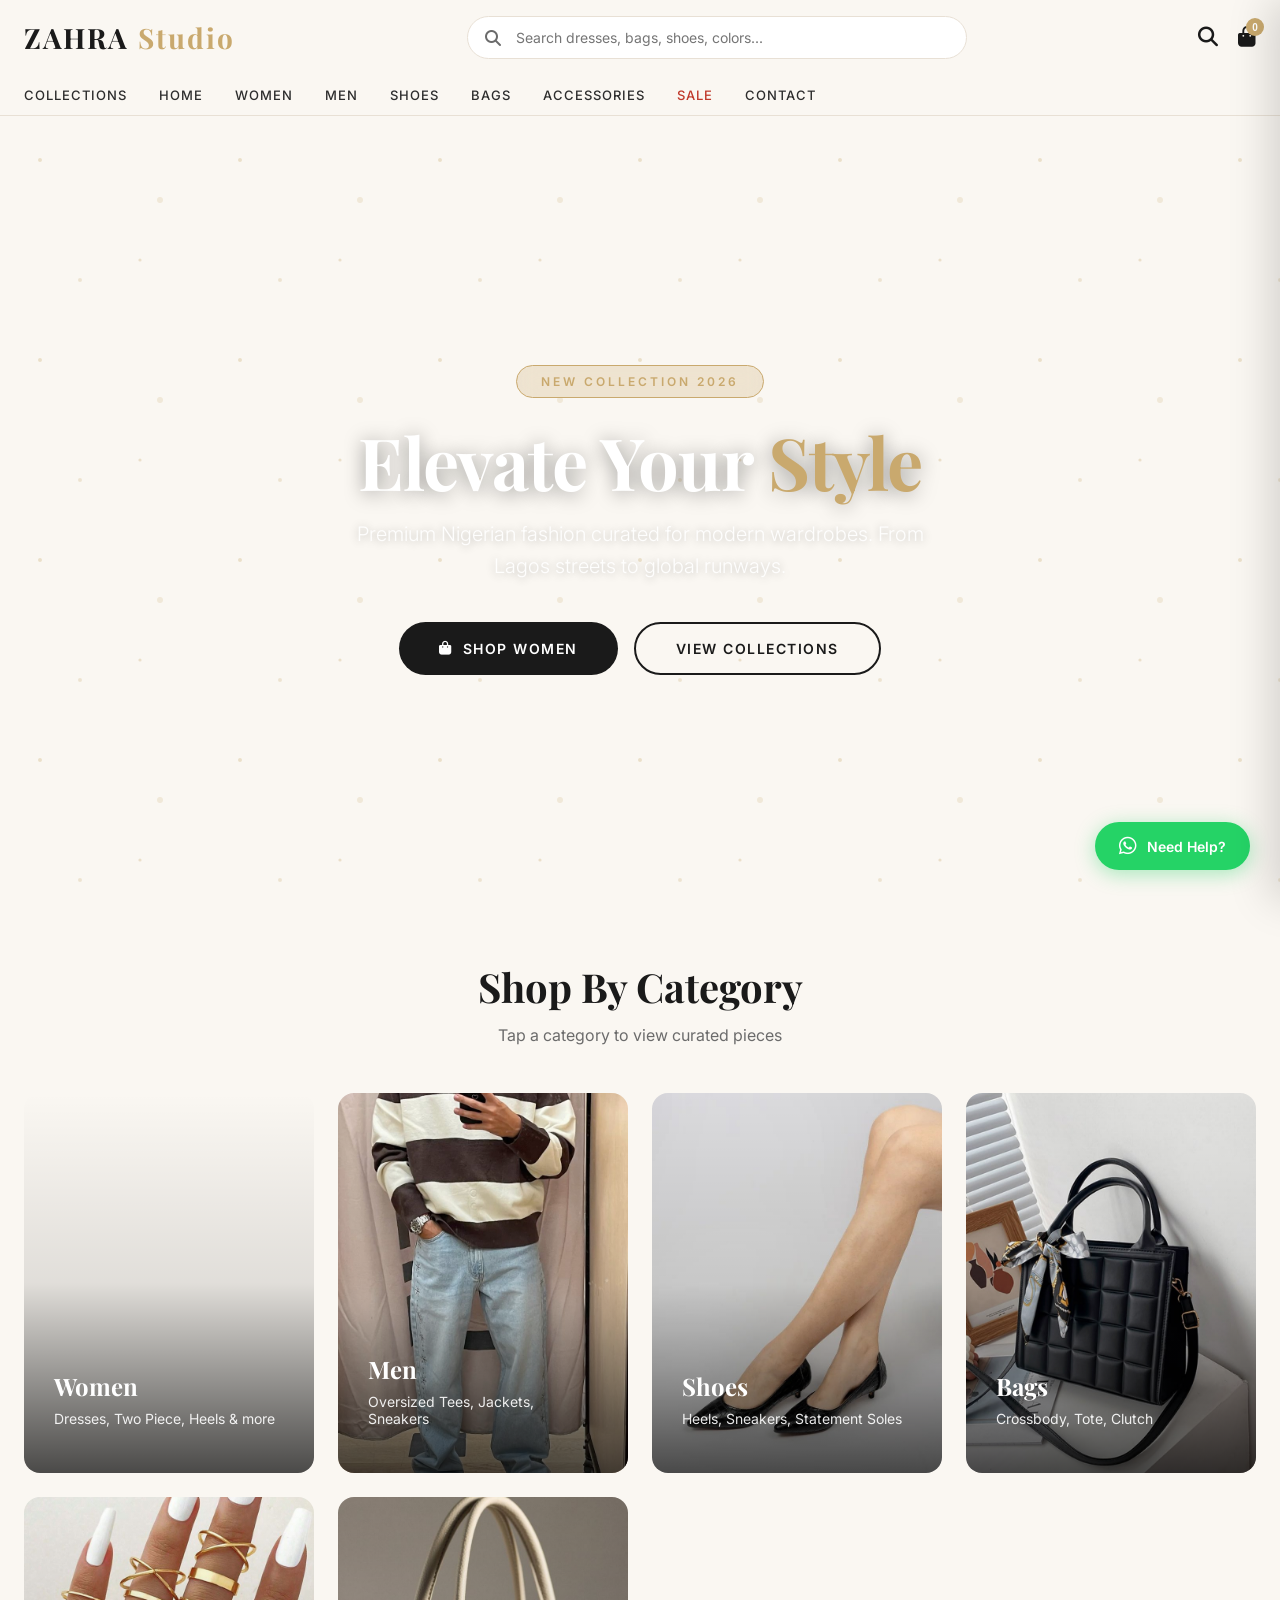
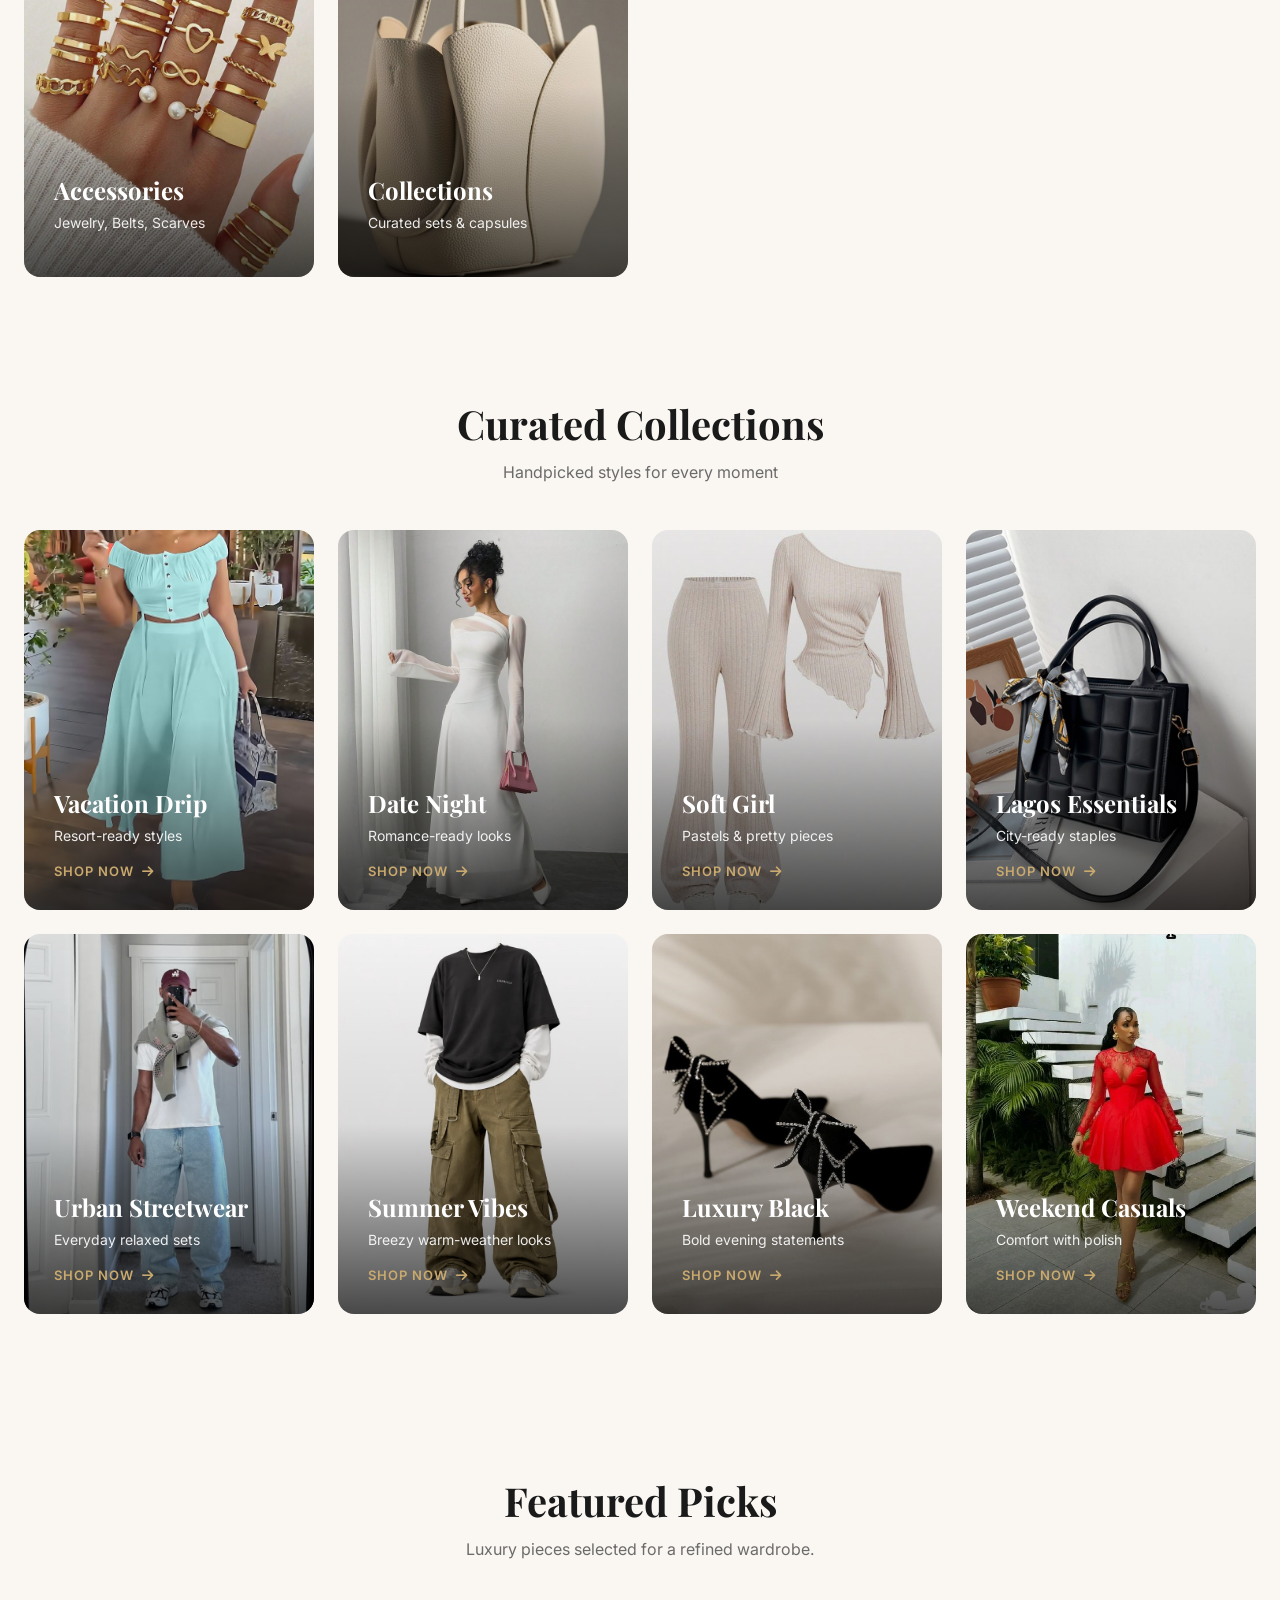
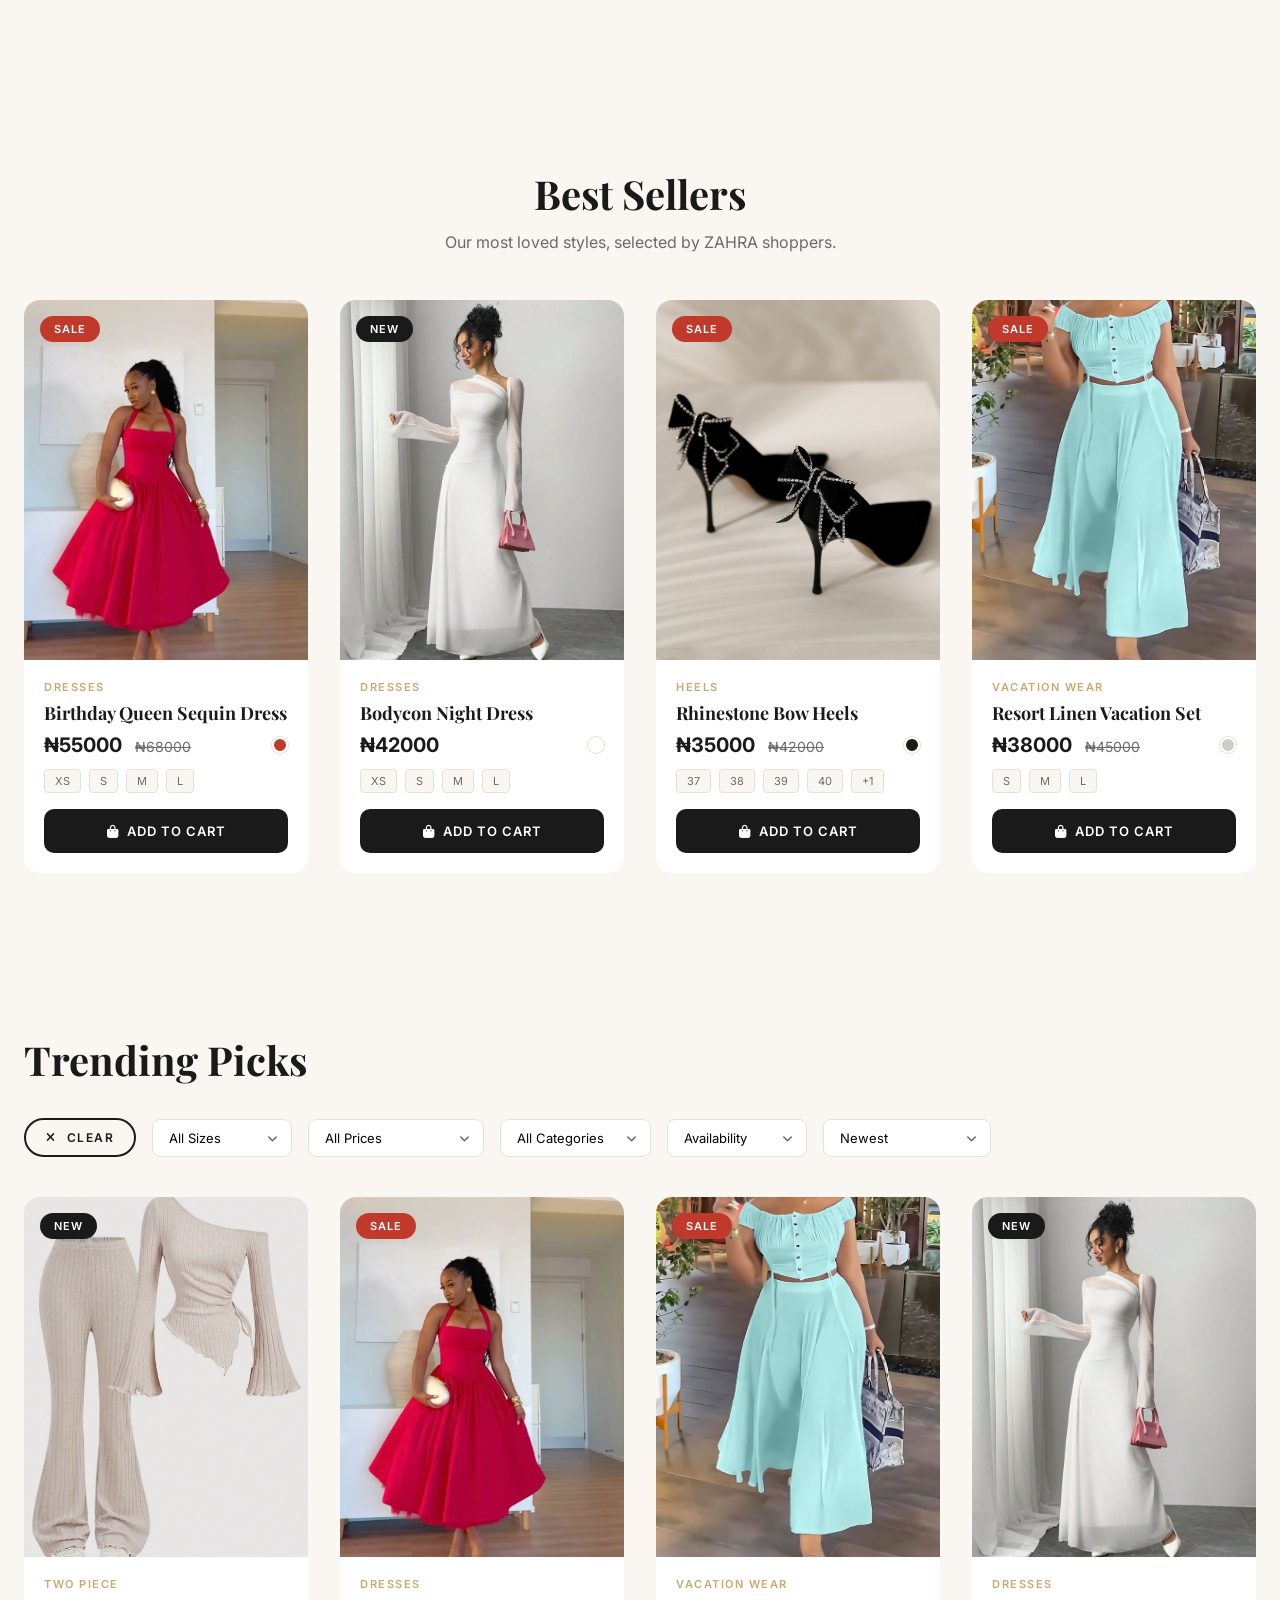
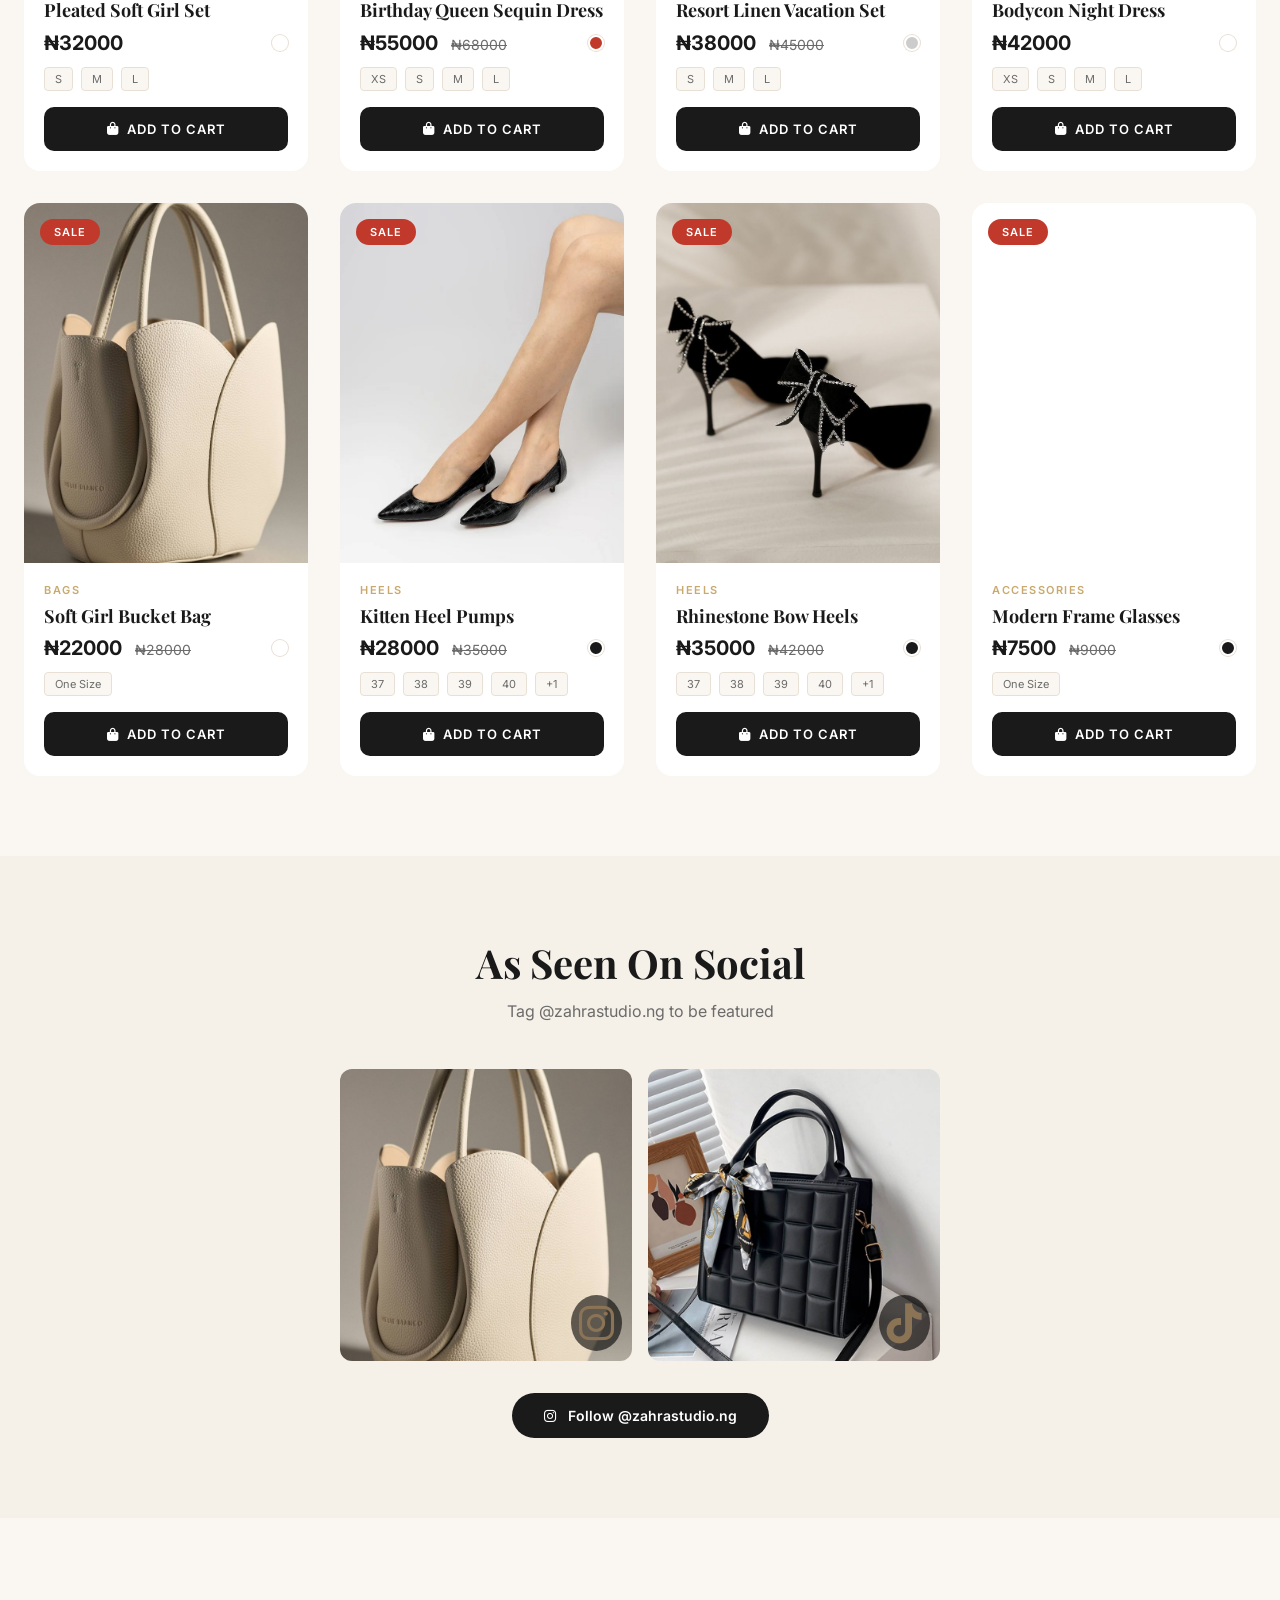
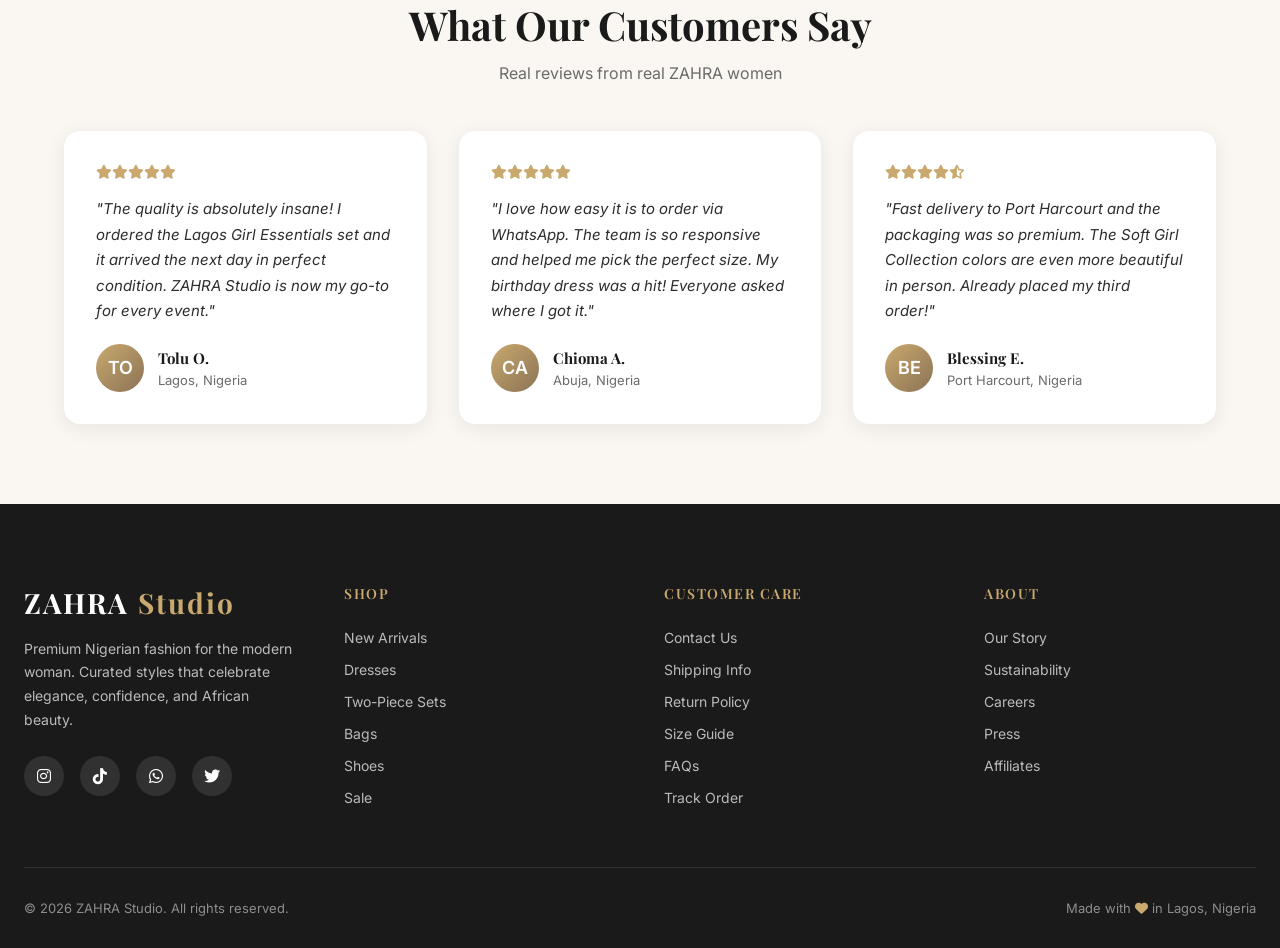
==== commit a213fee8: "final cleanup" ====
--- a/index.html
+++ b/index.html
@@ -1213,14 +1213,33 @@
             });
         }
 
-        // State
-        // Render products (validate images, dedupe, and do not render items with undefined images)
+        function safeUrl(url) {
+            return (typeof url === 'string' && url.trim()) ? url : '';
+        }
+
+        function getColorHex(color) {
+    const colors = {
+        'Black': '#1A1A1A',
+        'White': '#FFFFFF',
+        'Beige': '#E8DDD0',
+        'Brown': '#8B7355',
+        'Red': '#C0392B',
+        'Blue': '#2980B9',
+        'Pink': '#E91E63',
+        'Gold': '#C9A96E'
+    };
+
+    return colors[color] || '#ccc';
+}
+
+        // Render products
         function renderProducts(productsToRender, container = productsGrid) {
-            // validate and dedupe
+            const items = Array.isArray(productsToRender) ? productsToRender.slice() : [];
+            const selectedCategory = filterCategory && filterCategory.value ? filterCategory.value.trim() : '';
+            const filteredByCategory = selectedCategory ? items.filter(product => product && product.category && product.category.toLowerCase() === selectedCategory.toLowerCase()) : items;
+
             const seen = new Set();
-            const validated = (productsToRender || []).filter(p => {
-                return p && typeof p.id !== 'undefined' && typeof p.image === 'string' && p.image.trim() !== '';
-            }).filter(p => {
+            const validated = filteredByCategory.filter(p => p && typeof p.id !== 'undefined' && typeof p.image === 'string' && p.image.trim() !== '').filter(p => {
                 if (seen.has(p.id)) return false;
                 seen.add(p.id);
                 return true;
@@ -1240,7 +1259,7 @@
             container.innerHTML = validated.map((product, index) => `
                 <div class="product-card animate-in delay-${(index % 4) + 1}" data-id="${product.id}">
                     <div class="product-image">
-                        <img src="${product.image}" alt="${product.name}" loading="lazy">
+                        <img src="${safeUrl(product.image)}" alt="${product.name}" loading="lazy" onerror="this.style.display='none';">
                         ${product.badge ? `<span class="product-badge ${product.badge.toLowerCase()}">${product.badge}</span>` : ''}
                         <div class="product-actions"></div>
                         <button class="quick-view-btn" onclick="openQuickView(${product.id})">Quick View</button>
@@ -1255,68 +1274,7 @@
                             </div>
                             <div class="product-colors">
                                 ${product.colors.slice(0, 3).map(color => `
-                                    <div class="color-dot" style="background: #ccc" title="${color}" onclick="openQuickView(${product.id}, '${color.replace("'", "\\'")}')"></div>
-                                `).join('')}
-                            </div>
-                        </div>
-                        <div class="product-sizes">
-                            ${product.sizes.slice(0, 4).map(size => `<span class="size-tag">${size}</span>`).join('')}
-                            ${product.sizes.length > 4 ? `<span class="size-tag">+${product.sizes.length - 4}</span>` : ''}
-                        </div>
-                        <button class="add-to-cart" onclick="addToCart(${product.id})">
-                            <i class="fas fa-shopping-bag"></i> Add to Cart
-                        </button>
-                    </div>
-                </div>
-            `).join('');
-        }
-               function getColorHex(color) {
-    const colors = {
-        'Black': '#1A1A1A',
-        'White': '#FFFFFF',
-        'Beige': '#E8DDD0',
-        'Brown': '#8B7355',
-        'Red': '#C0392B',
-        'Blue': '#2980B9',
-        'Pink': '#E91E63',
-        'Gold': '#C9A96E'
-    };
-
-    return colors[color] || '#ccc';
-}
-
-        // Render products
-        function renderProducts(productsToRender, container = productsGrid) {
-            if (productsToRender.length === 0) {
-                container.innerHTML = `
-                    <div class="no-results">
-                        <i class="fas fa-search"></i>
-                        <h3>No products found</h3>
-                        <p>Try adjusting your filters or search terms</p>
-                    </div>
-                `;
-                return;
-            }
-
-            container.innerHTML = productsToRender.map((product, index) => `
-                <div class="product-card animate-in delay-${(index % 4) + 1}" data-id="${product.id}">
-                    <div class="product-image">
-                        <img src="${product.image}" alt="${product.name}" loading="lazy" onerror="this.style.display='none'; this.parentElement.style.background='linear-gradient(135deg, #F0E8DD, #E5DCD0)'; this.parentElement.innerHTML+='<div style=\'display:flex;align-items:center;justify-content:center;height:100%;font-size:60px;color:#8B7355;opacity:0.3\'><i class=\'fas fa-tshirt\'></i></div>';">
-                        ${product.badge ? `<span class="product-badge ${product.badge.toLowerCase()}">${product.badge}</span>` : ''}
-                        <div class="product-actions"></div>
-                        <button class="quick-view-btn" onclick="openQuickView(${product.id})">Quick View</button>
-                    </div>
-                    <div class="product-info">
-                        <div class="product-category">${product.category}</div>
-                        <h3 class="product-name">${product.name}</h3>
-                        <div class="product-meta">
-                            <div class="product-price">
-                                ₦${product.price}
-                                ${product.originalPrice ? `<span class="original">₦${product.originalPrice}</span>` : ''}
-                            </div>
-                            <div class="product-colors">
-                                ${product.colors.slice(0, 3).map(color => `
-                                    <div class="color-dot" style="background: #ccc" title="${color}" onclick="openQuickView(${product.id}, '${color.replace("'", "\\'")}')"></div>
+                                    <div class="color-dot" style="background: ${getColorHex(color)}" title="${color}" onclick="openQuickView(${product.id}, '${color.replace("'", "\\'")}')"></div>
                                 `).join('')}
                             </div>
                         </div>
@@ -2170,7 +2128,7 @@
 
             const categoryMap = {
                 'Women': ['Dresses', 'Two Piece', 'Vacation Wear', 'Heels', 'Soft Girl', 'Bags'],
-                'Men': ['Oversized Tees', 'Cargo Pants', 'Jackets', 'Sneakers', 'Watches', 'Casual Fits'],
+                'Men': ['Oversized Tees', 'Cargo Pants', 'Jackets', 'Sneakers', 'Casual Fits'],
                 'Shoes': ['Heels', 'Sneakers', 'Flats'],
                 'Bags': ['Bags'],
                 'Accessories': ['Accessories', 'Jewelry', 'Earrings', 'Bracelets', 'Scarves', 'Watches'],
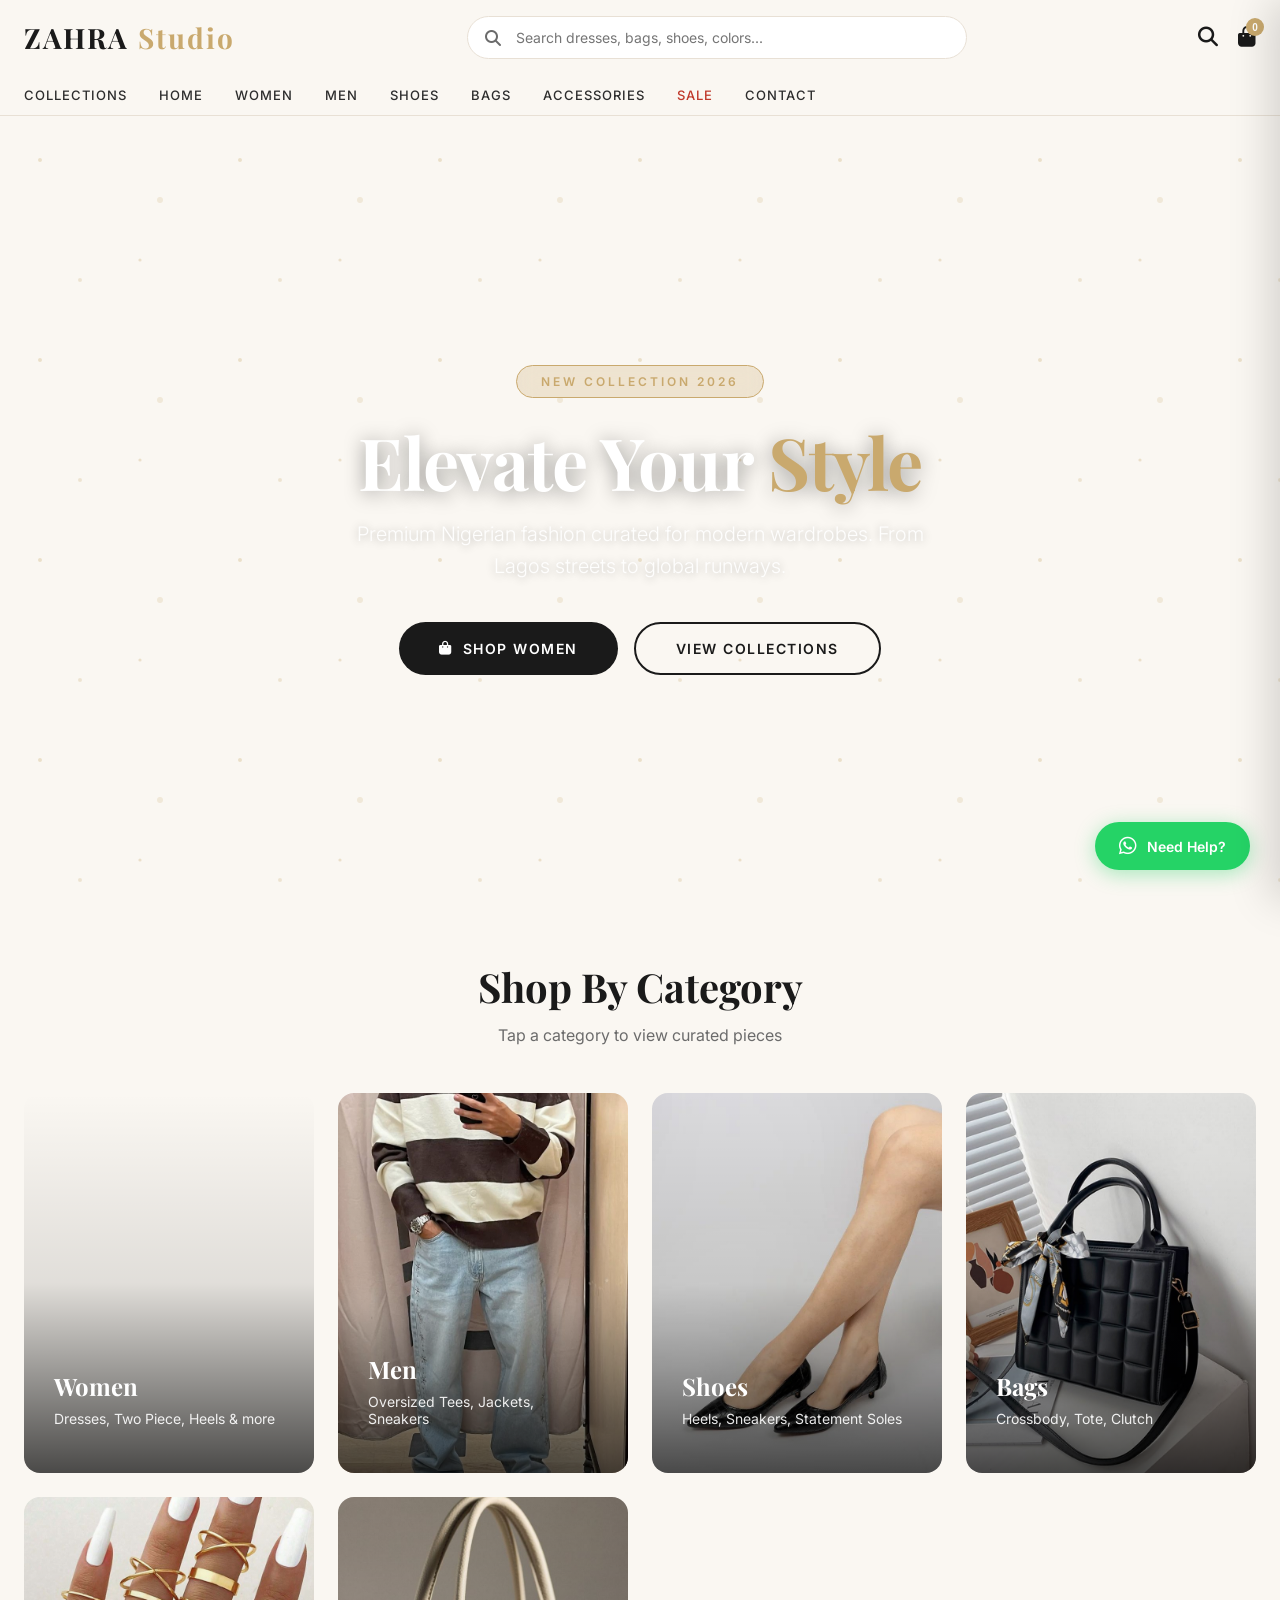
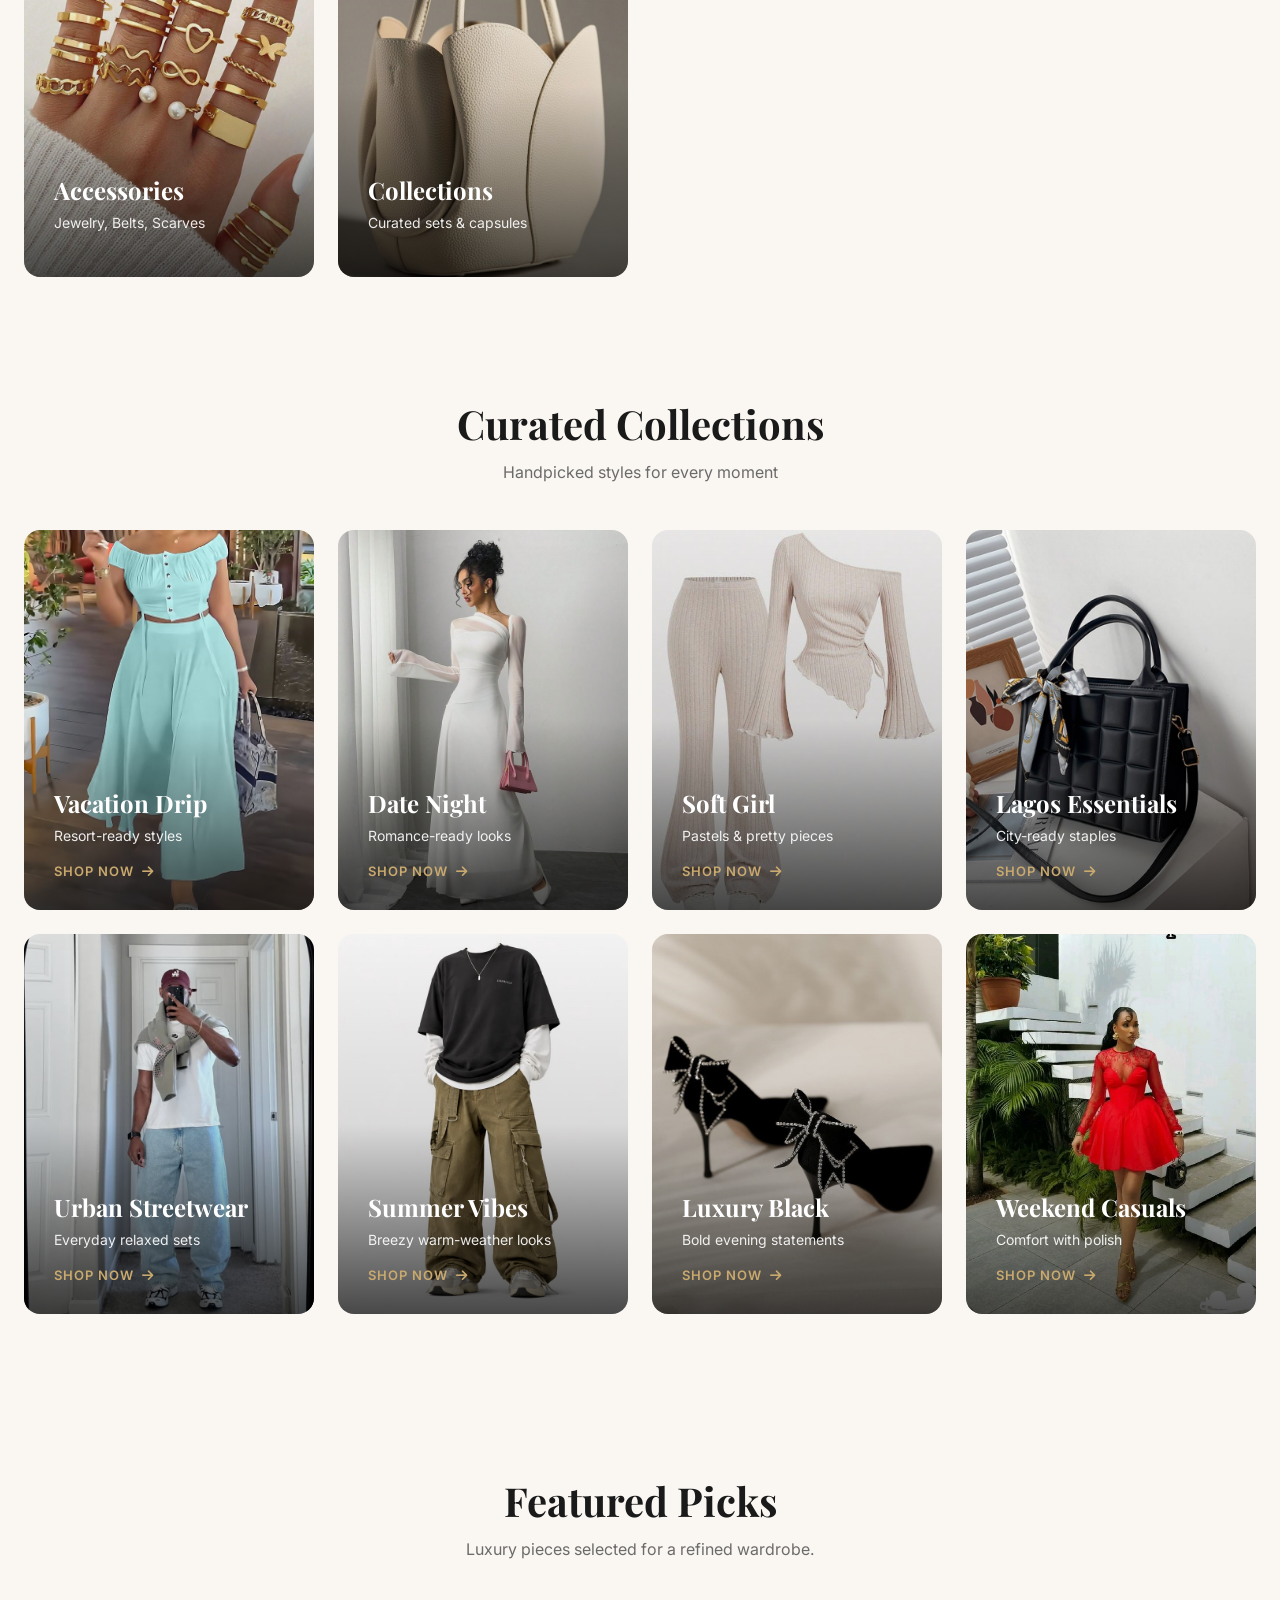
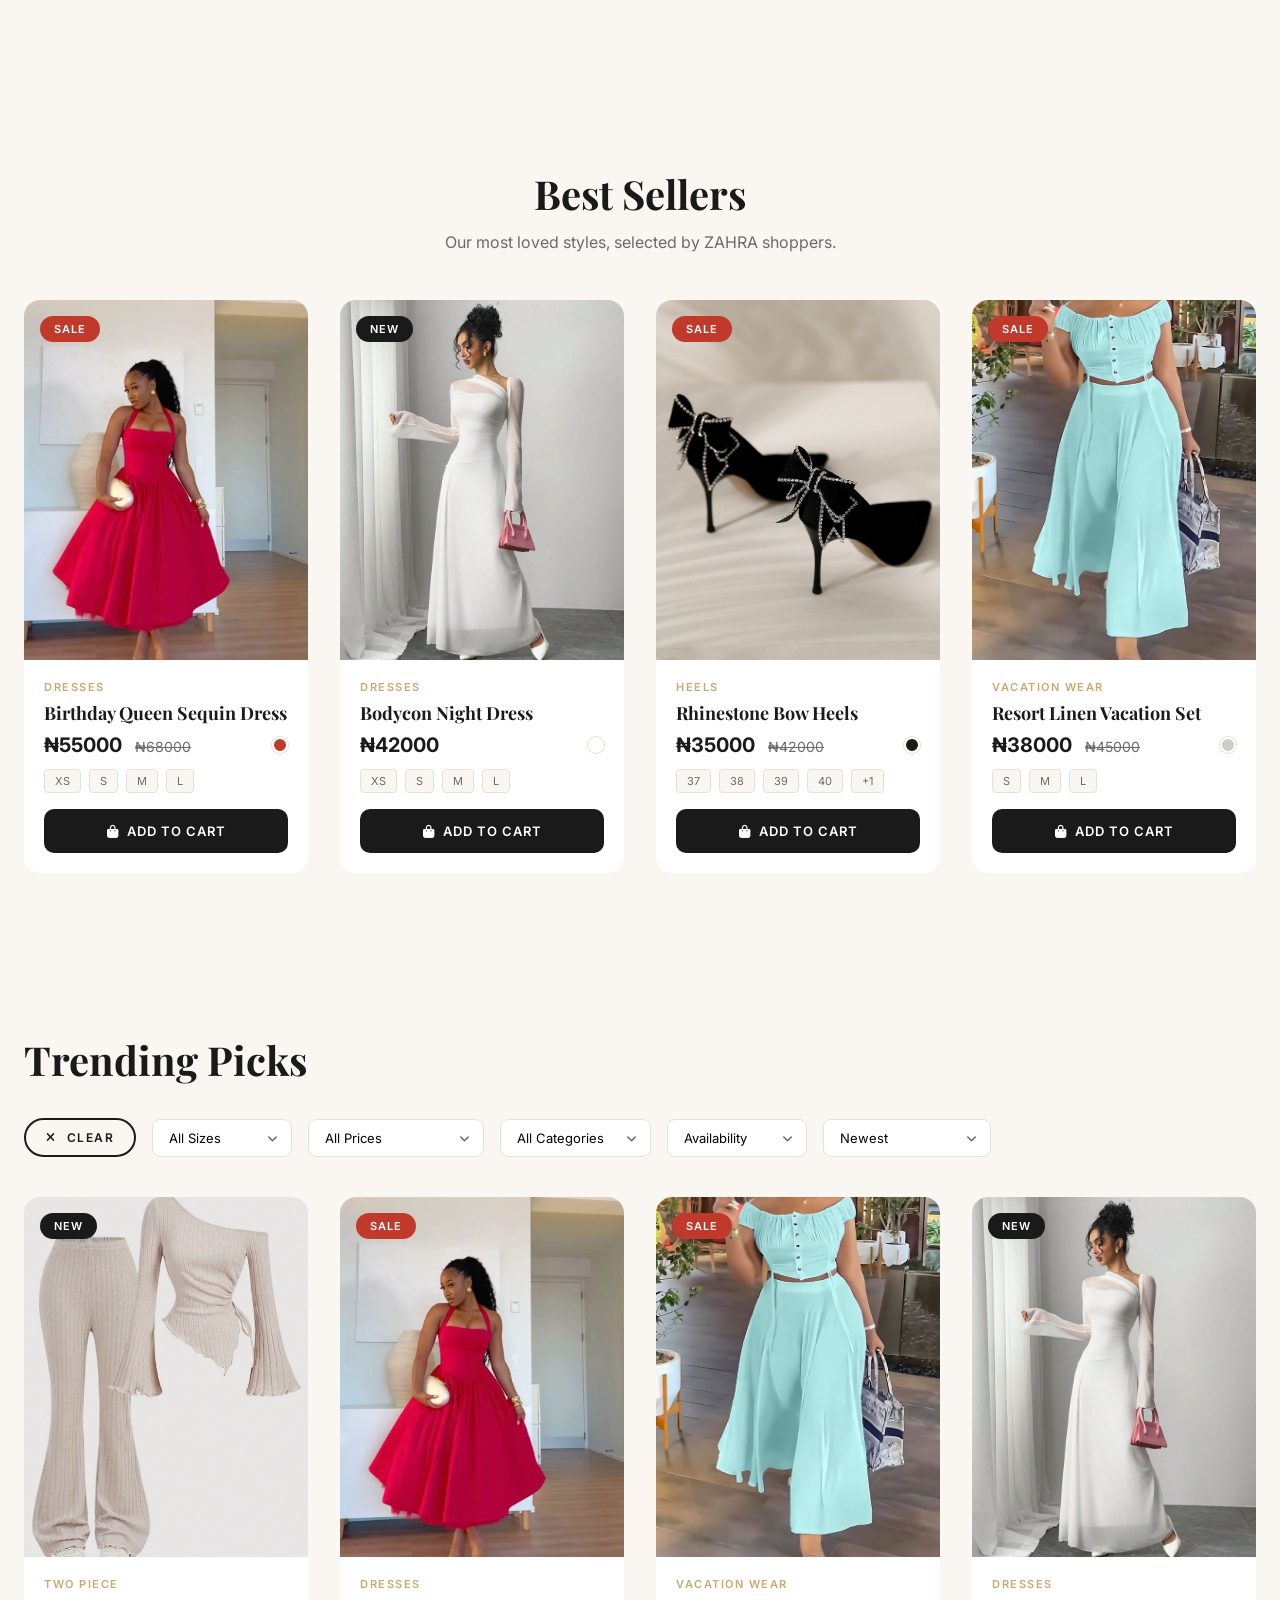
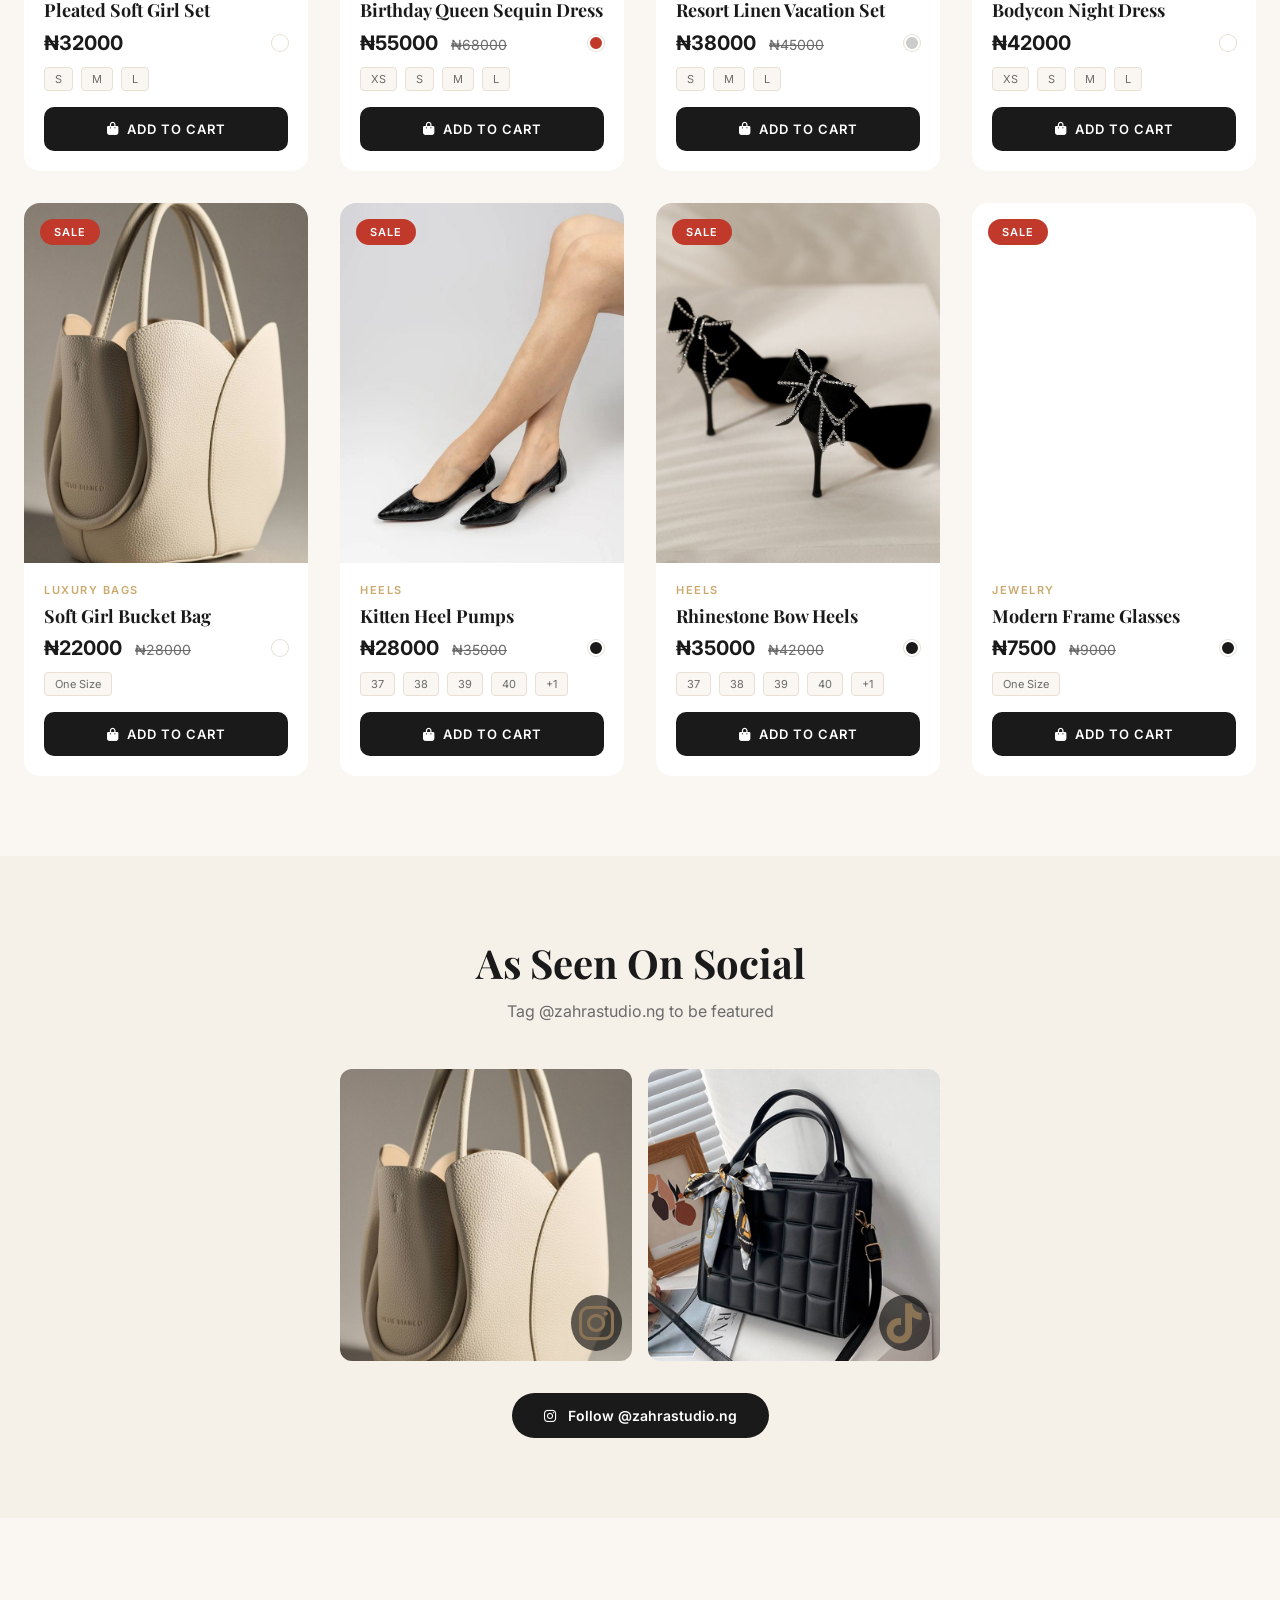
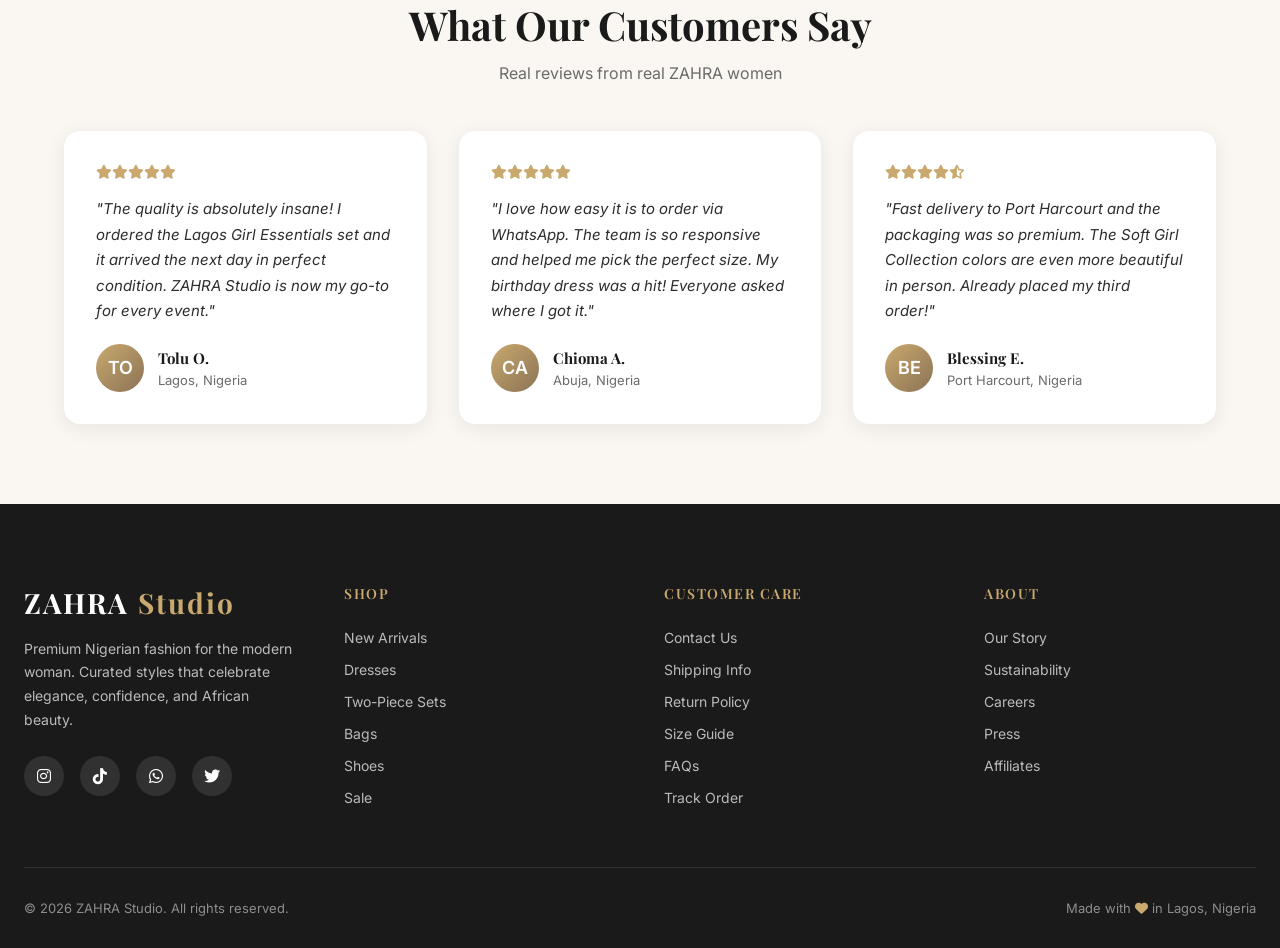
==== commit 82be4694: "clean categories and fix image paths" ====
--- a/index.html
+++ b/index.html
@@ -1217,6 +1217,15 @@
             return (typeof url === 'string' && url.trim()) ? url : '';
         }
 
+        const categoryAliasMap = {
+            'Handbags': ['Crossbody', 'Tote', 'Luxury Bags', 'Bags']
+        };
+
+        function resolveCategoryFilterValues(category) {
+            if (!category) return [];
+            return categoryAliasMap[category] ? categoryAliasMap[category] : [category];
+        }
+
         function getColorHex(color) {
     const colors = {
         'Black': '#1A1A1A',
@@ -1236,7 +1245,8 @@
         function renderProducts(productsToRender, container = productsGrid) {
             const items = Array.isArray(productsToRender) ? productsToRender.slice() : [];
             const selectedCategory = filterCategory && filterCategory.value ? filterCategory.value.trim() : '';
-            const filteredByCategory = selectedCategory ? items.filter(product => product && product.category && product.category.toLowerCase() === selectedCategory.toLowerCase()) : items;
+            const selectedCategories = selectedCategory ? resolveCategoryFilterValues(selectedCategory) : [];
+            const filteredByCategory = selectedCategory ? items.filter(product => product && product.category && selectedCategories.includes(product.category)) : items;
 
             const seen = new Set();
             const validated = filteredByCategory.filter(p => p && typeof p.id !== 'undefined' && typeof p.image === 'string' && p.image.trim() !== '').filter(p => {
@@ -1366,7 +1376,8 @@
 
             // Category filter
             if (filterCategory.value) {
-                filtered = filtered.filter(p => p.category === filterCategory.value);
+                const categories = resolveCategoryFilterValues(filterCategory.value);
+                filtered = filtered.filter(p => categories.includes(p.category));
             }
 
             // Availability filter
@@ -2127,13 +2138,59 @@
             const collectionParam = urlParams.get('collection');
 
             const categoryMap = {
-                'Women': ['Dresses', 'Two Piece', 'Vacation Wear', 'Heels', 'Soft Girl', 'Bags'],
-                'Men': ['Oversized Tees', 'Cargo Pants', 'Jackets', 'Sneakers', 'Casual Fits'],
+                'Women': ['Dresses', 'Two Piece', 'Vacation Wear', 'Heels', 'Soft Girl', 'Crossbody', 'Tote', 'Luxury Bags'],
+                'Men': ['Oversized Tees', 'Cargo Pants', 'Jackets', 'Sneakers', 'Watches', 'Casual Fits'],
                 'Shoes': ['Heels', 'Sneakers', 'Flats'],
-                'Bags': ['Bags'],
-                'Accessories': ['Accessories', 'Jewelry', 'Earrings', 'Bracelets', 'Scarves', 'Watches'],
+                'Bags': ['Crossbody', 'Tote', 'Clutch', 'Luxury Bags'],
+                'Accessories': ['Jewelry', 'Scarves', 'Earrings', 'Bracelets', 'Watches'],
                 'Collections': null
             };
+
+            const pageCategoryDropdownMap = {
+                'Women': [
+                    { label: 'Dresses', value: 'Dresses' },
+                    { label: 'Two Piece', value: 'Two Piece' },
+                    { label: 'Heels', value: 'Heels' },
+                    { label: 'Vacation Wear', value: 'Vacation Wear' },
+                    { label: 'Soft Girl', value: 'Soft Girl' },
+                    { label: 'Handbags', value: 'Handbags' }
+                ],
+                'Men': [
+                    { label: 'Oversized Tees', value: 'Oversized Tees' },
+                    { label: 'Cargo Pants', value: 'Cargo Pants' },
+                    { label: 'Jackets', value: 'Jackets' },
+                    { label: 'Sneakers', value: 'Sneakers' },
+                    { label: 'Watches', value: 'Watches' },
+                    { label: 'Casual Fits', value: 'Casual Fits' }
+                ],
+                'Shoes': [
+                    { label: 'Heels', value: 'Heels' },
+                    { label: 'Sneakers', value: 'Sneakers' },
+                    { label: 'Flats', value: 'Flats' }
+                ],
+                'Bags': [
+                    { label: 'Crossbody', value: 'Crossbody' },
+                    { label: 'Tote', value: 'Tote' },
+                    { label: 'Clutch', value: 'Clutch' },
+                    { label: 'Luxury Bags', value: 'Luxury Bags' }
+                ],
+                'Accessories': [
+                    { label: 'Jewelry', value: 'Jewelry' },
+                    { label: 'Scarves', value: 'Scarves' },
+                    { label: 'Earrings', value: 'Earrings' },
+                    { label: 'Bracelets', value: 'Bracelets' },
+                    { label: 'Watches', value: 'Watches' }
+                ]
+            };
+
+            function populateCategoryDropdown(page) {
+                if (!filterCategory || !pageCategoryDropdownMap[page]) return;
+                filterCategory.innerHTML = '<option value="">All Categories</option>' + pageCategoryDropdownMap[page].map(opt => `<option value="${opt.value}">${opt.label}</option>`).join('');
+            }
+
+            if (categoryParam && pageCategoryDropdownMap[categoryParam]) {
+                populateCategoryDropdown(categoryParam);
+            }
 
             if (!categoryParam && !collectionParam) {
                 setHomepageVisibility(true);
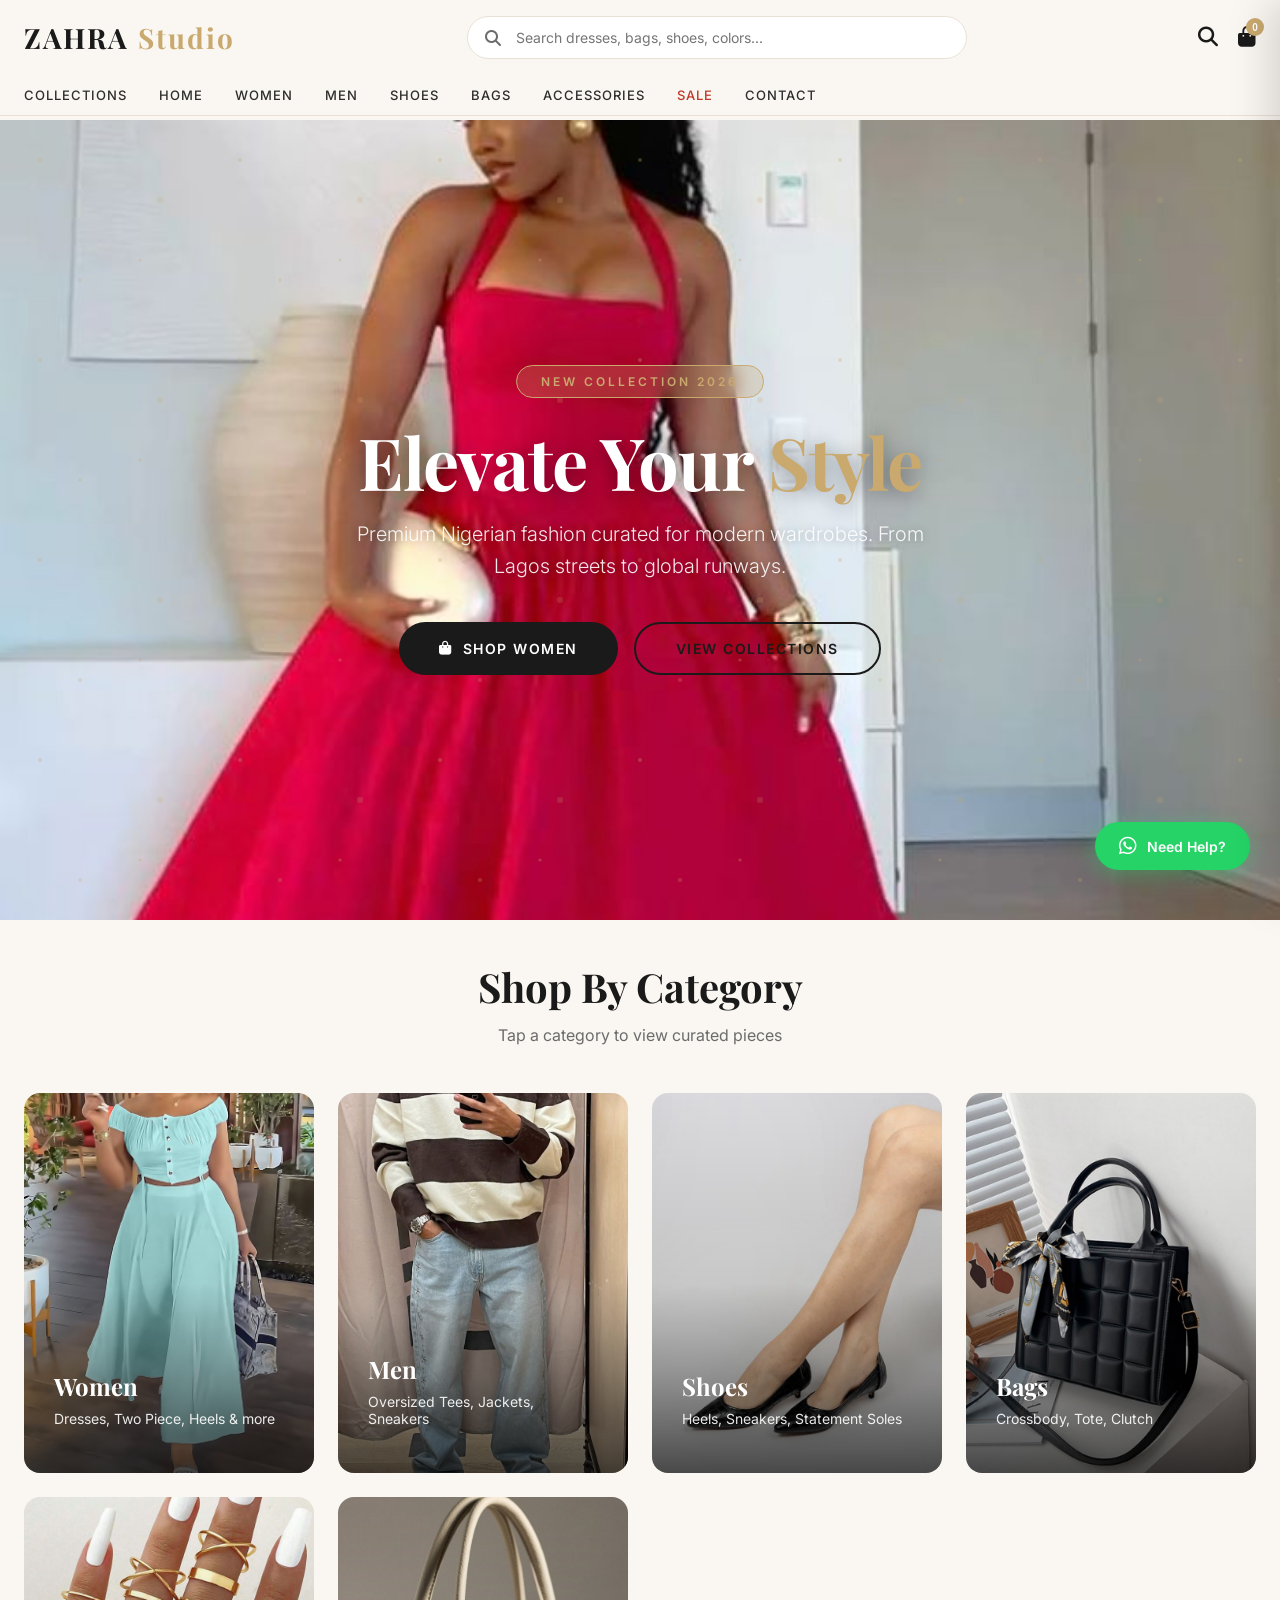
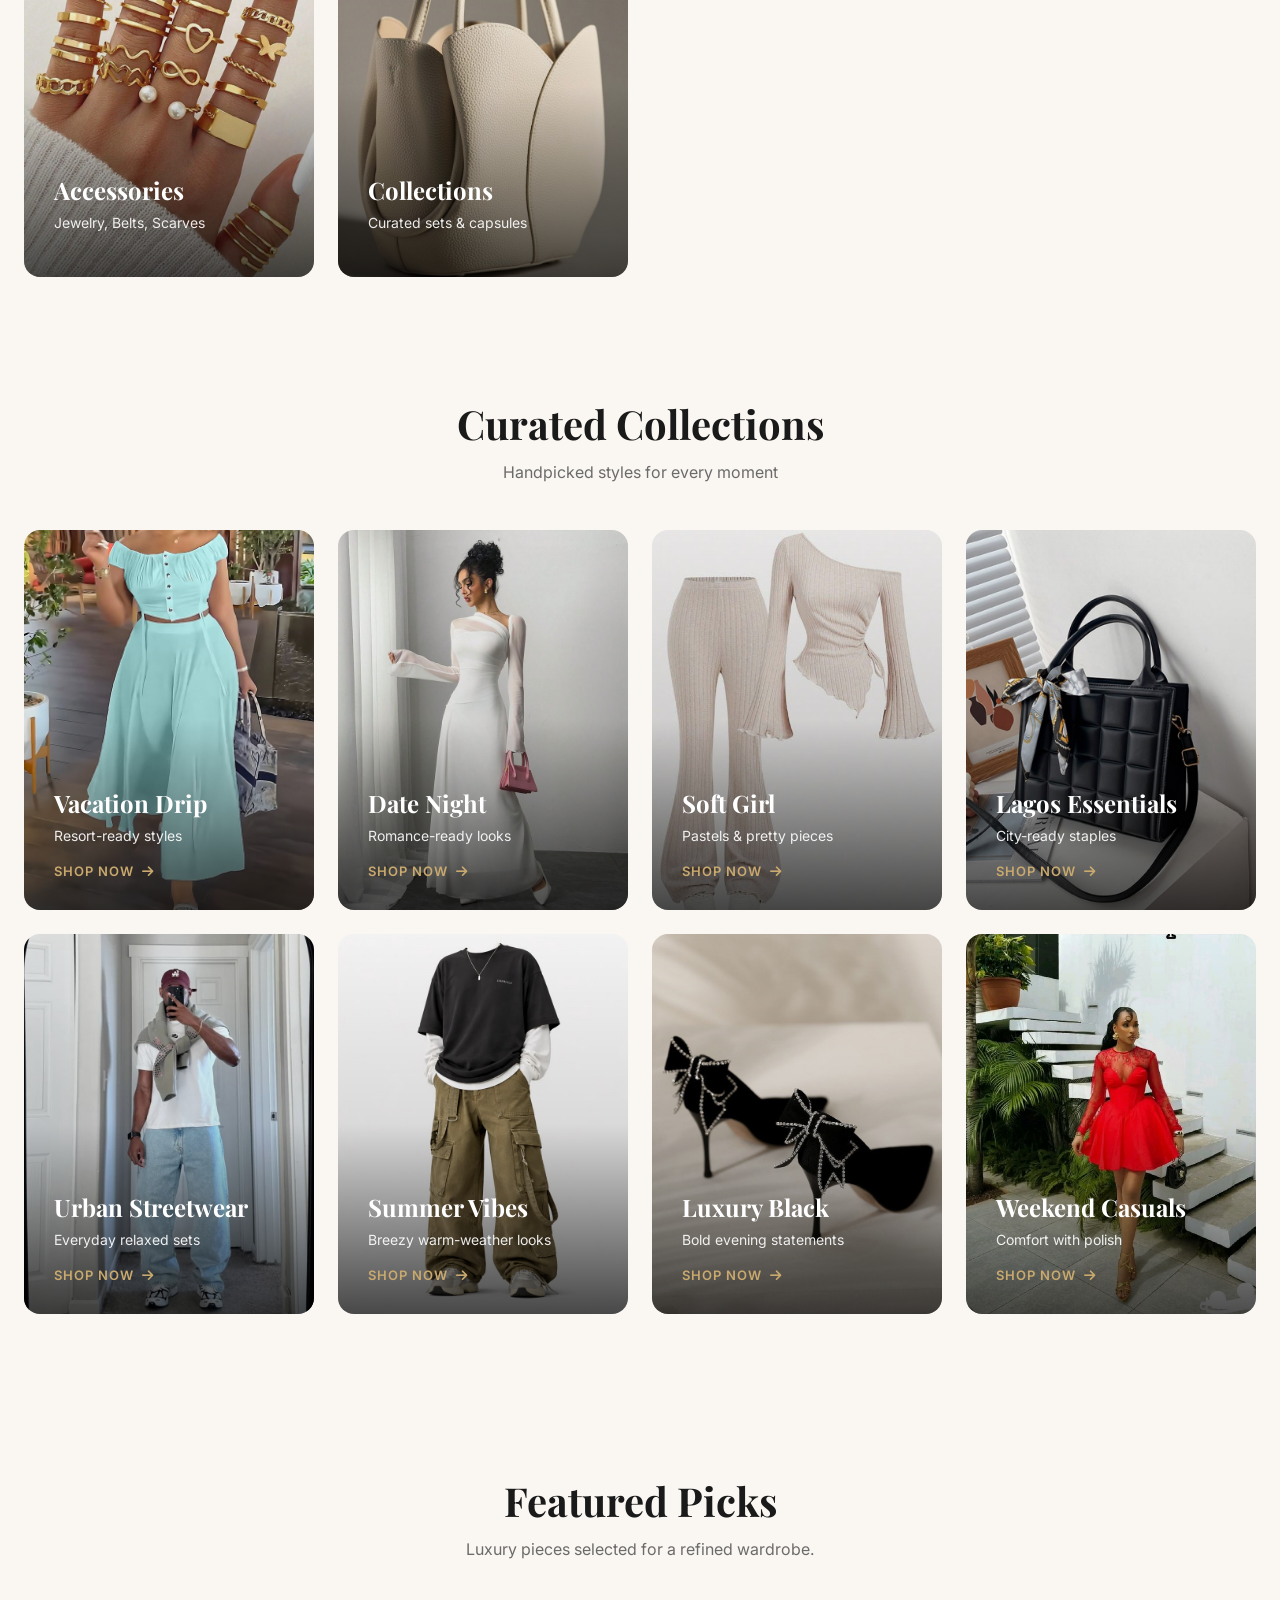
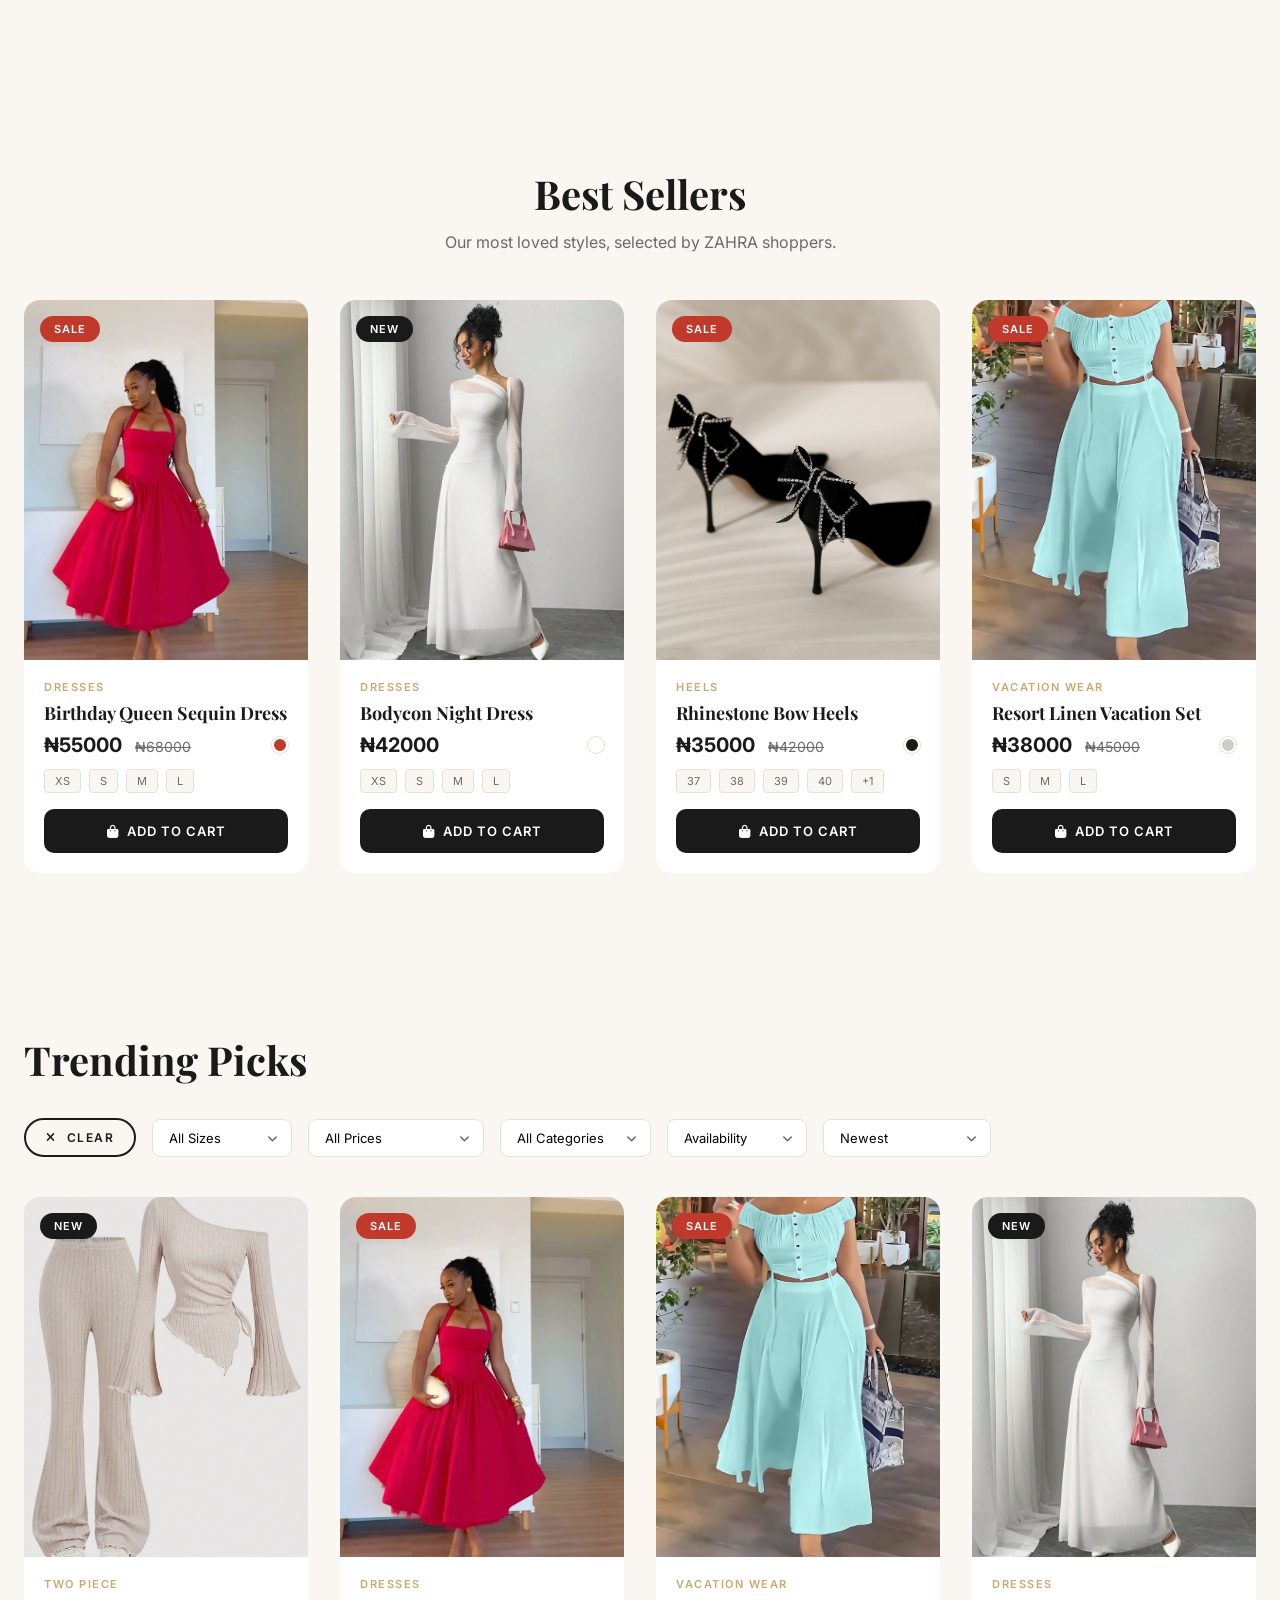
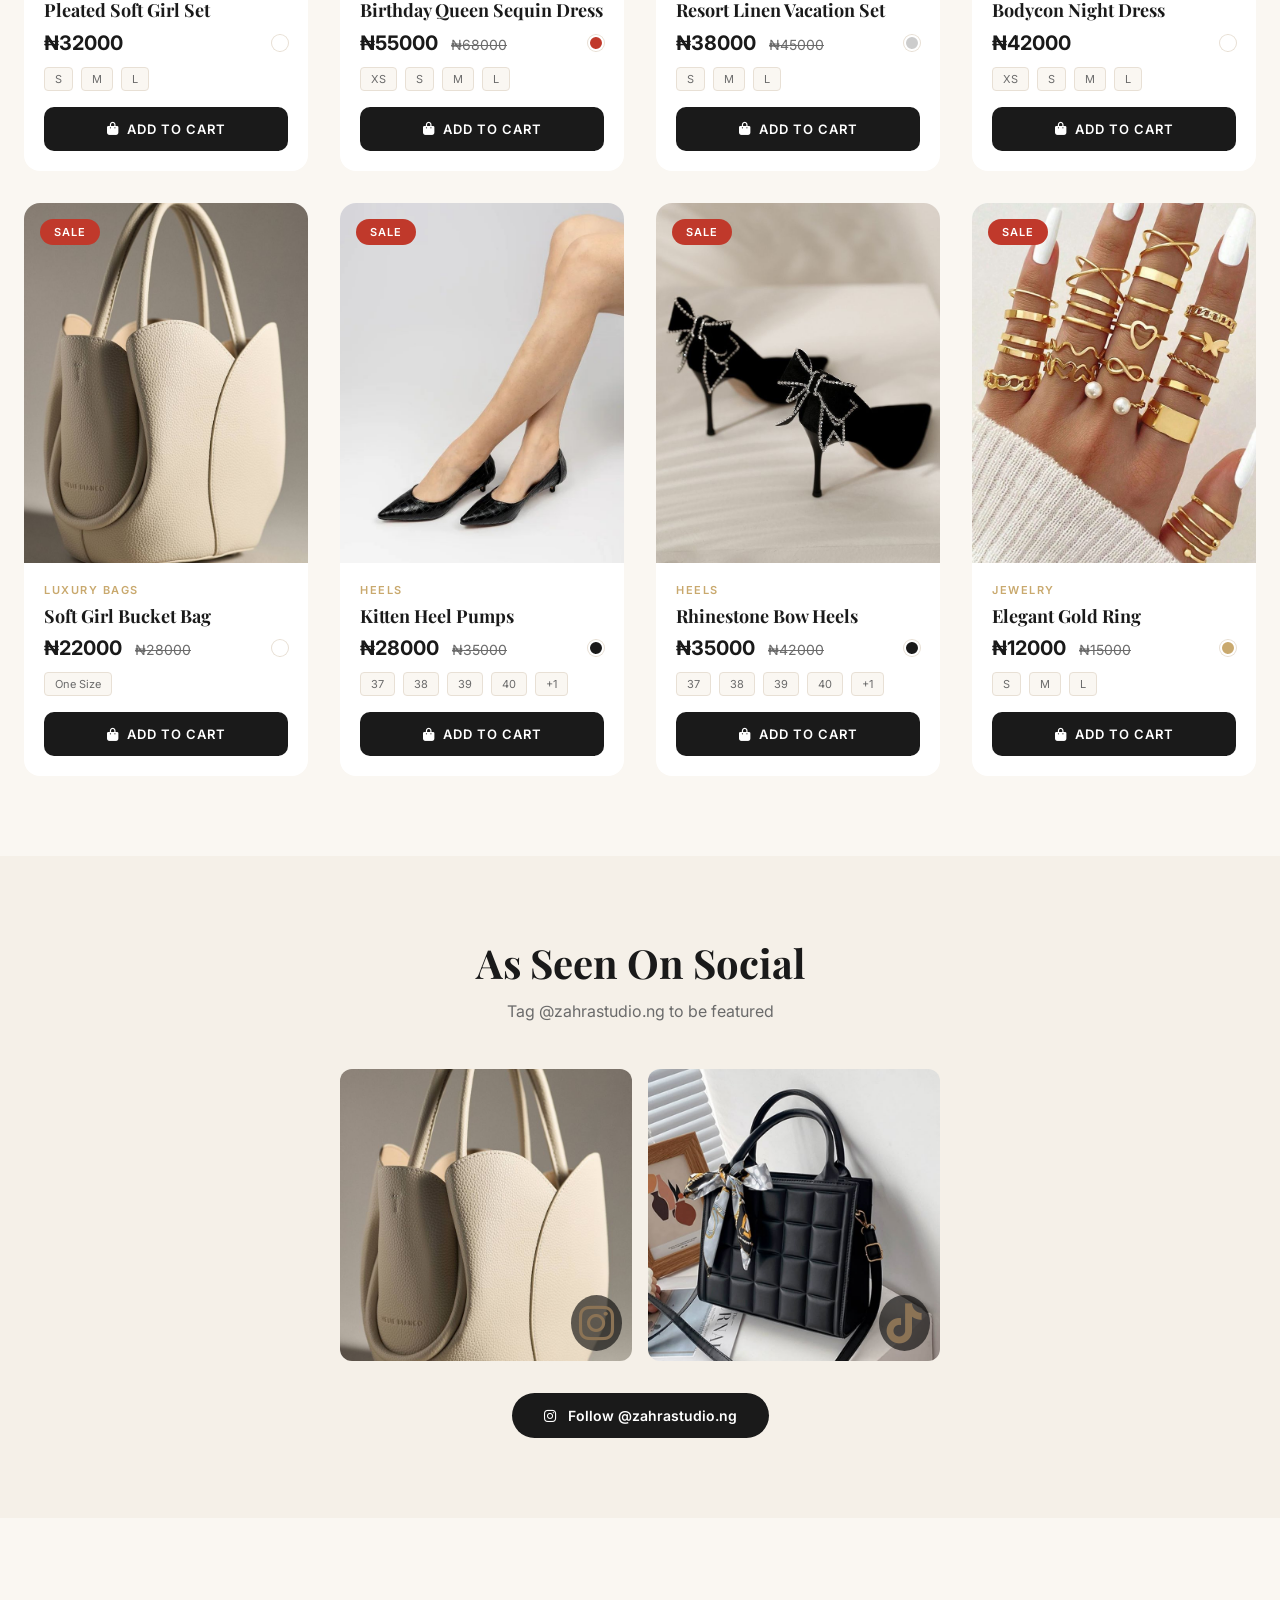
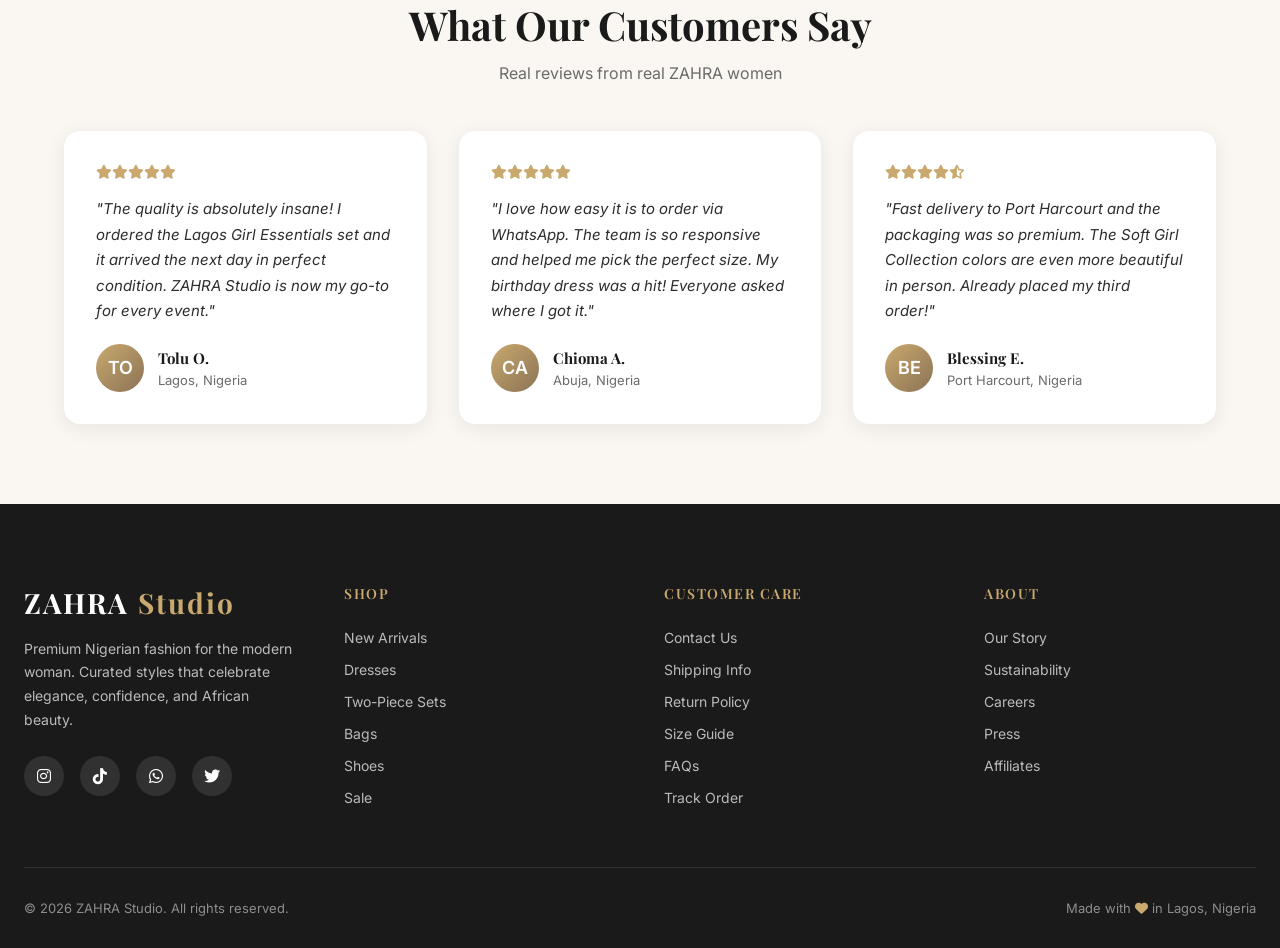
==== commit e504e2f8: "expand product catalog and fix image paths" ====
--- a/index.html
+++ b/index.html
@@ -344,7 +344,7 @@
     </nav>
 
     <section class="hero">
-        <div class="hero-image" data-bg="assets/products/gown-1-black.jpg">
+        <div class="hero-image" data-bg="assets/products/dress-1-Red.jpg">
             <div class="hero-content">
                 <div class="hero-badge">New Collection 2026</div>
                 <h1>Elevate Your <span>Style</span></h1>
@@ -376,7 +376,7 @@
         </div>
         <div class="collections-grid">
             <a class="collection-card" href="women.html">
-                <div class="card-bg" data-bg="assets/products/gown-1-black.jpg"></div>
+                <div class="card-bg" data-bg="assets/products/dress-2-lightgreen.jpg"></div>
                 <div class="card-overlay"></div>
                 <div class="card-content">
                     <h3>Women</h3>
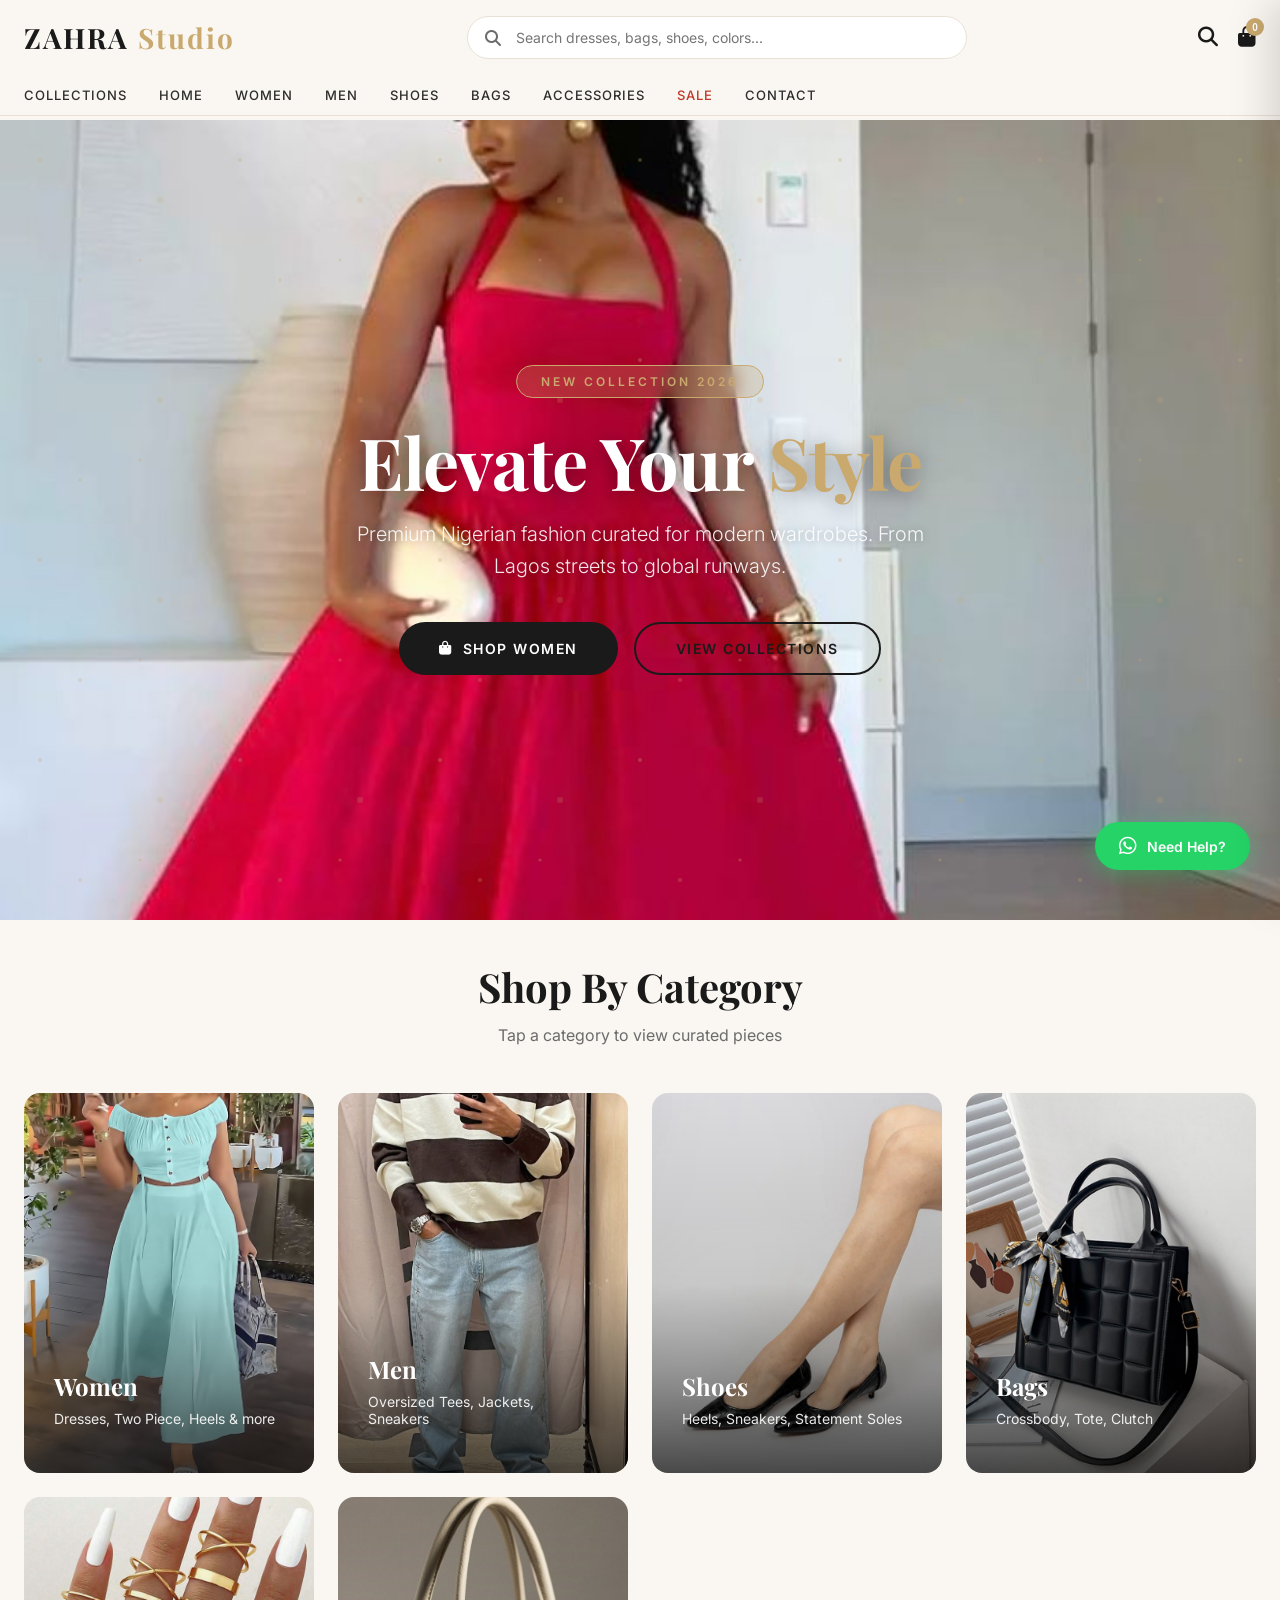
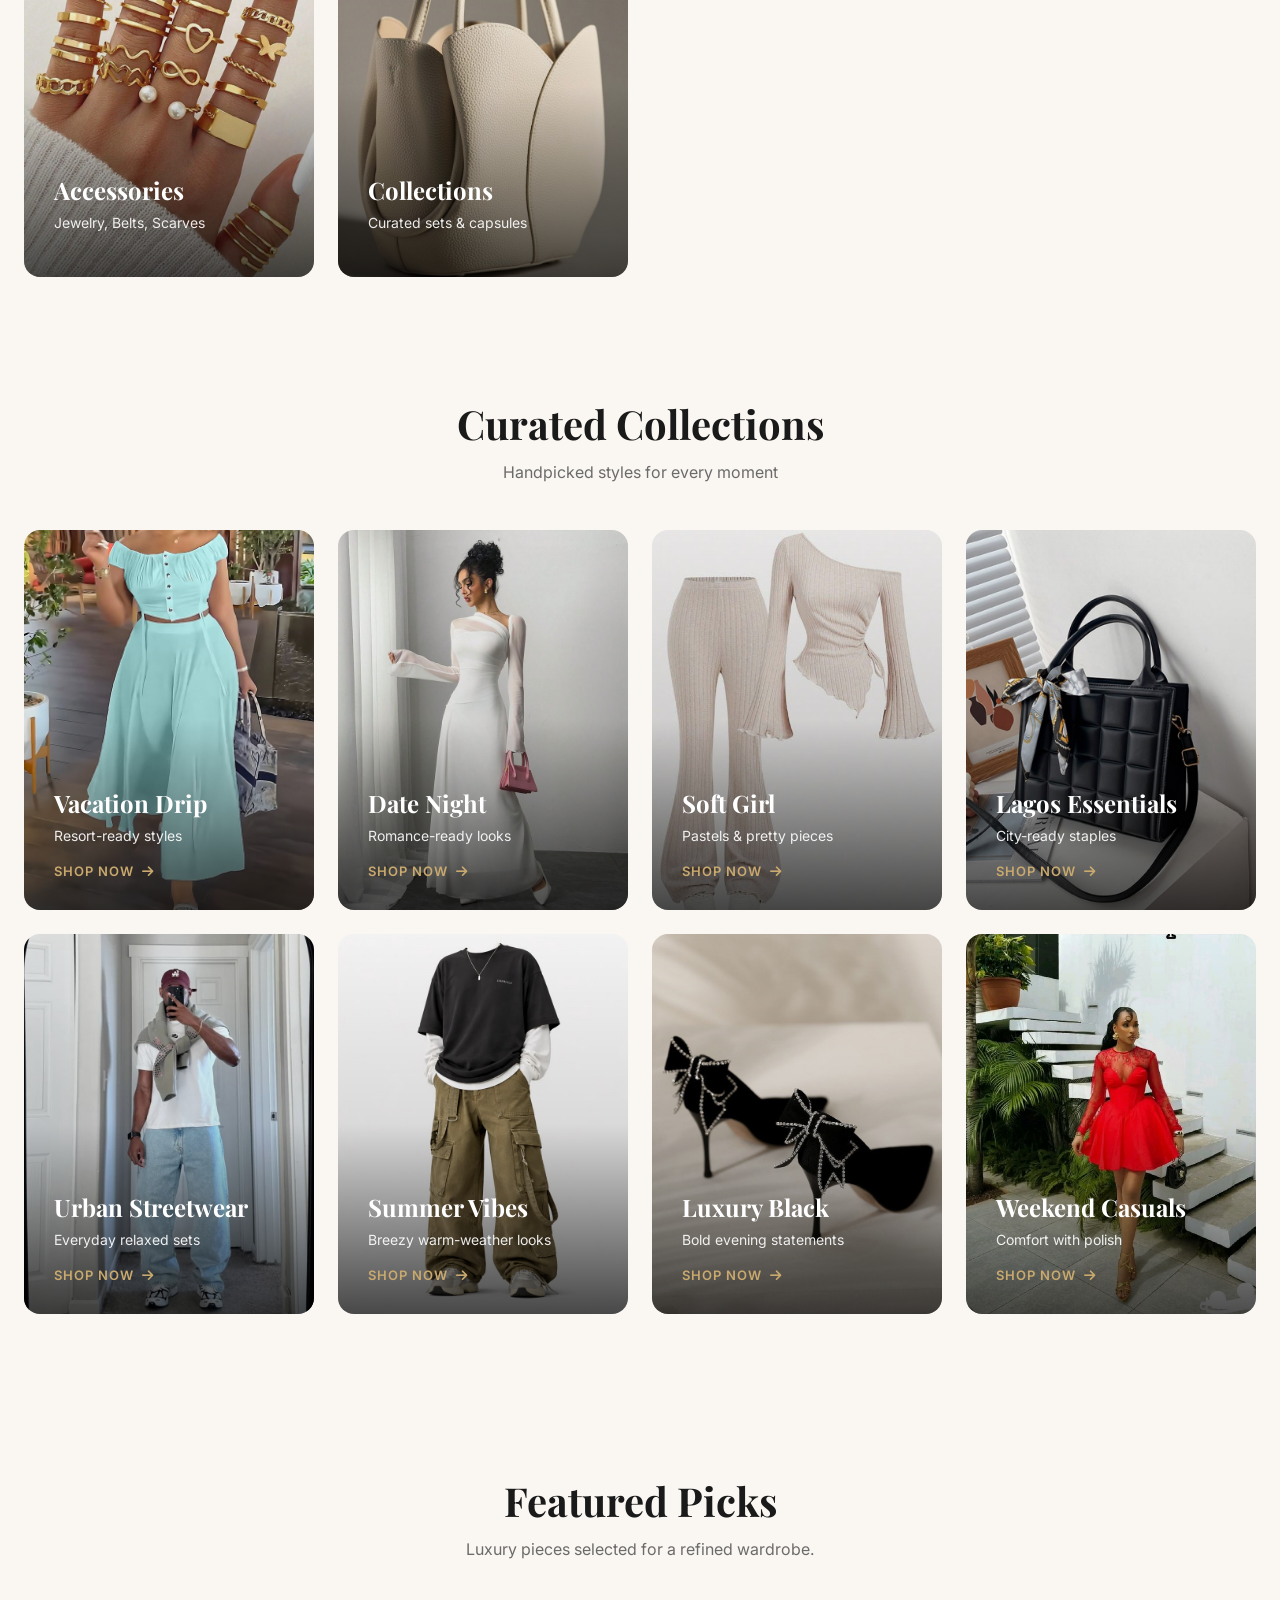
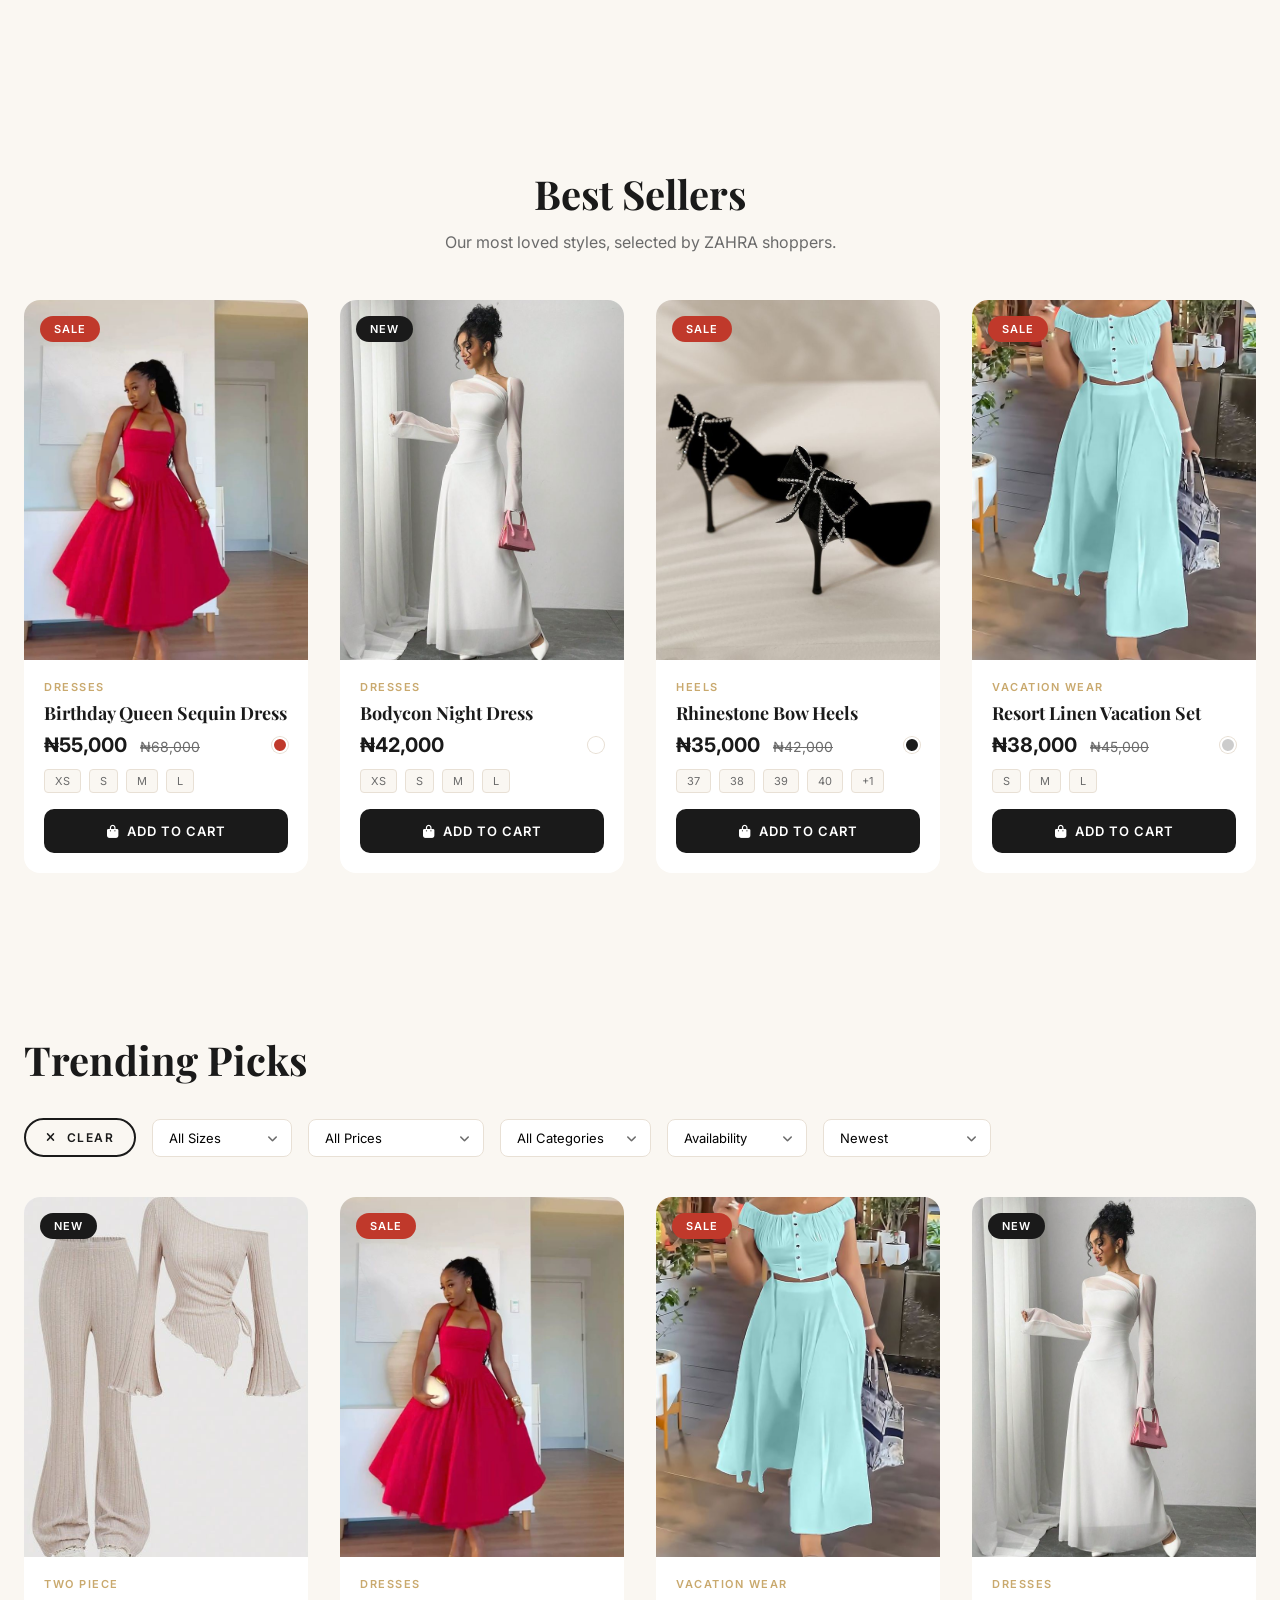
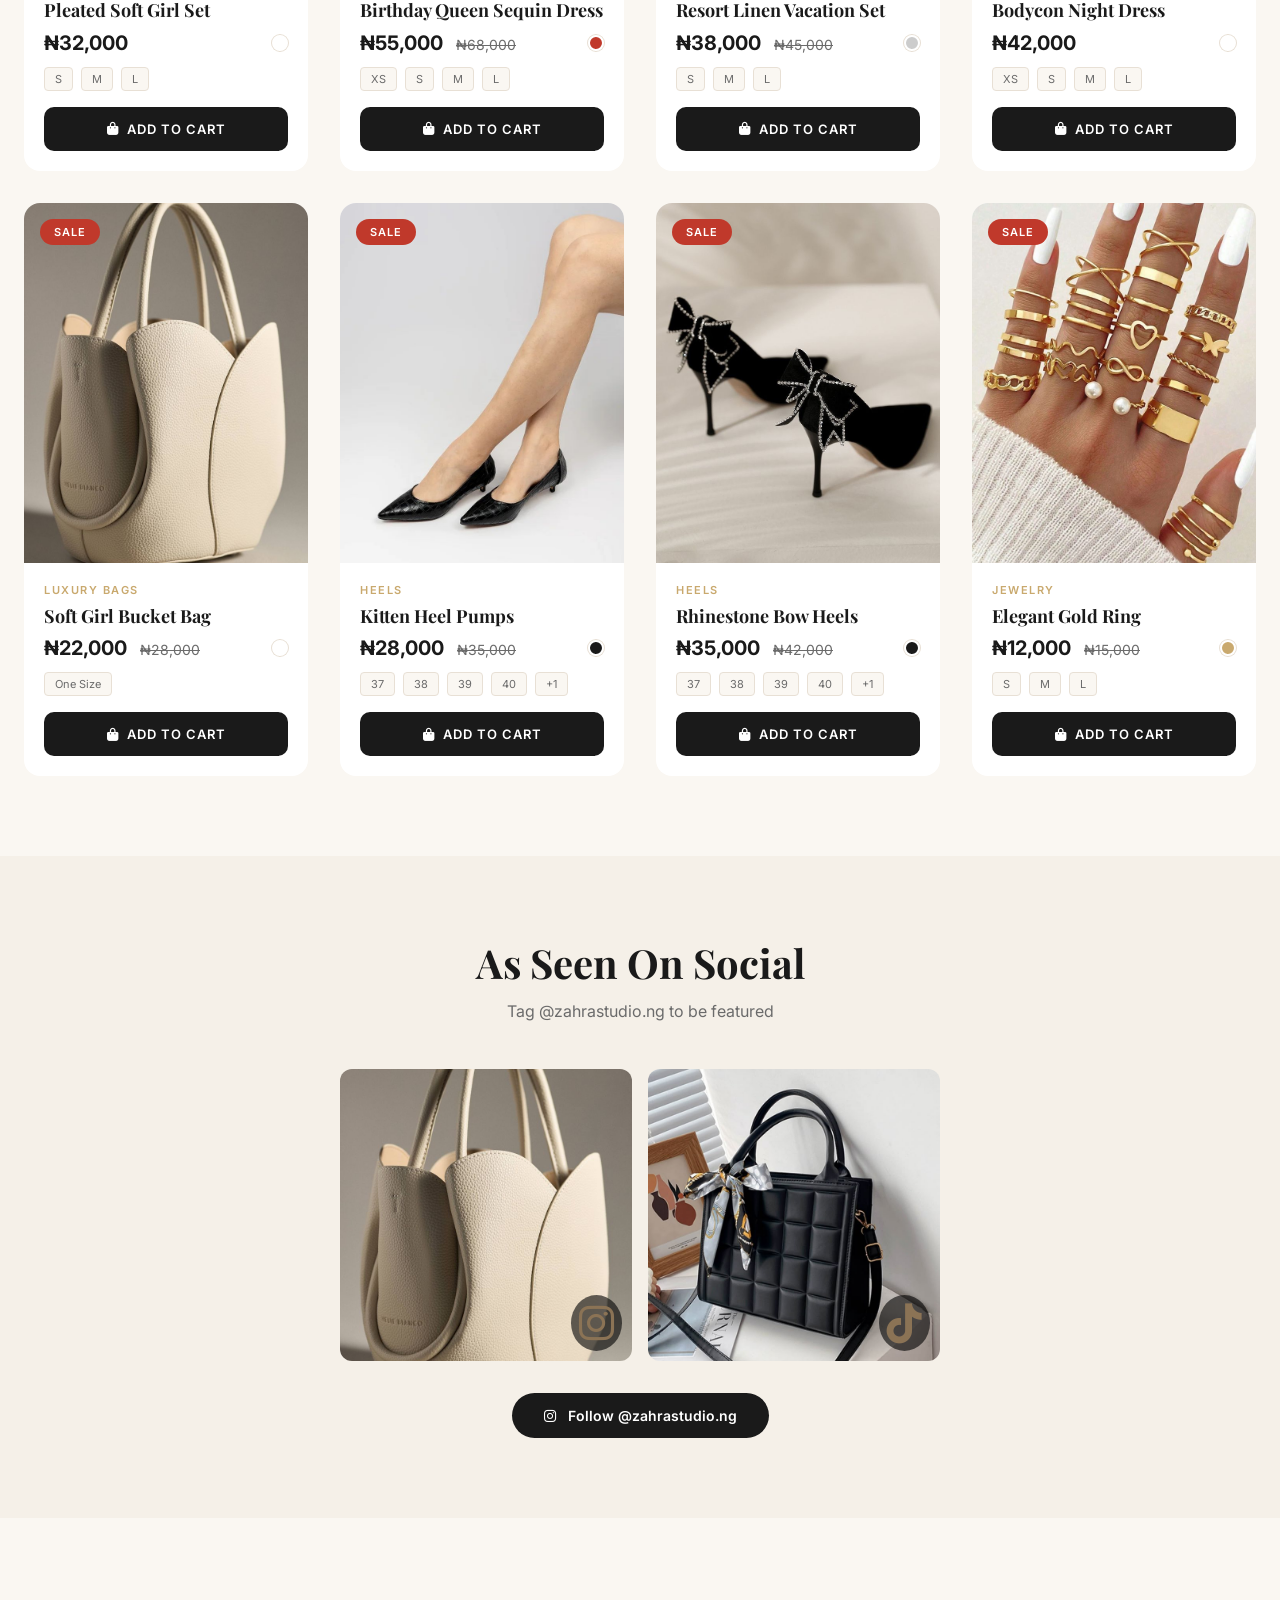
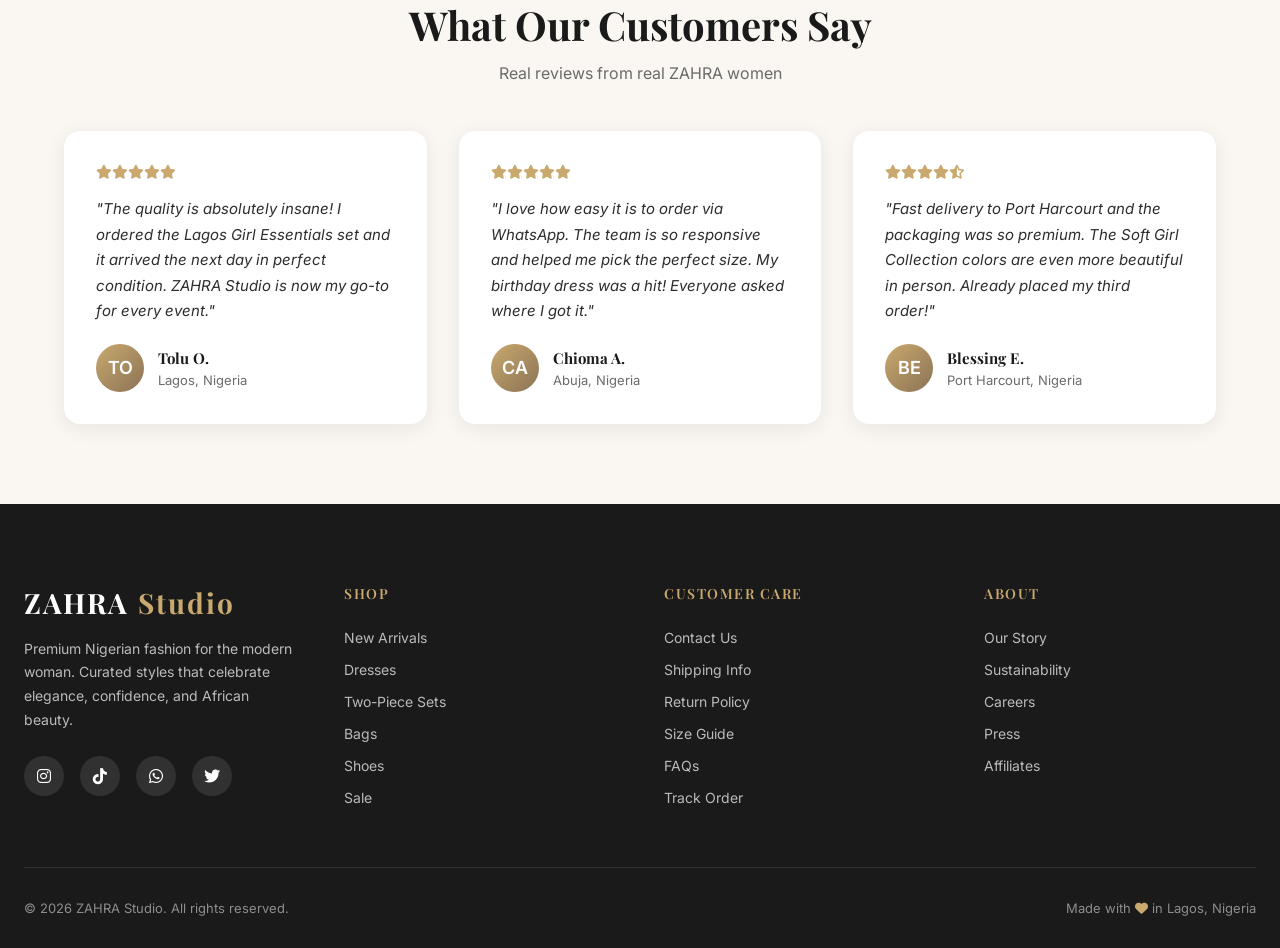
==== commit b7651e75: "final cleanup fixes" ====
--- a/index.html
+++ b/index.html
@@ -1241,6 +1241,34 @@
     return colors[color] || '#ccc';
 }
 
+        // Currency formatter
+        function formatCurrency(n) {
+            try {
+                return '₦' + Number(n).toLocaleString('en-NG');
+            } catch(e) { return '₦' + n; }
+        }
+
+        // Cart initialization (persistent via localStorage)
+        const CART_KEY = 'zahraCart';
+        let cart = [];
+        try {
+            cart = JSON.parse(localStorage.getItem(CART_KEY) || '[]');
+        } catch(e) { cart = []; }
+
+        // Cart DOM elements
+        const cartBtn = document.getElementById('cartBtn');
+        const cartCount = document.getElementById('cartCount');
+        const cartItemCount = document.getElementById('cartItemCount');
+        const cartItems = document.getElementById('cartItems');
+        const cartTotal = document.getElementById('cartTotal');
+        const cartSidebar = document.getElementById('cartSidebar');
+        const cartOverlay = document.getElementById('cartOverlay');
+        const cartClose = document.getElementById('cartClose');
+
+        function saveCart() {
+            try { localStorage.setItem(CART_KEY, JSON.stringify(cart)); } catch(e) {}
+        }
+
         // Render products
         function renderProducts(productsToRender, container = productsGrid) {
             const items = Array.isArray(productsToRender) ? productsToRender.slice() : [];
@@ -1279,8 +1307,8 @@
                         <h3 class="product-name">${product.name}</h3>
                         <div class="product-meta">
                             <div class="product-price">
-                                ₦${product.price}
-                                ${product.originalPrice ? `<span class="original">₦${product.originalPrice}</span>` : ''}
+                                ${formatCurrency(product.price)}
+                                ${product.originalPrice ? `<span class="original">${formatCurrency(product.originalPrice)}</span>` : ''}
                             </div>
                             <div class="product-colors">
                                 ${product.colors.slice(0, 3).map(color => `
@@ -1429,8 +1457,8 @@
             document.getElementById('modalCategory').textContent = currentProduct.category;
             document.getElementById('modalTitle').textContent = currentProduct.name;
             document.getElementById('modalPrice').innerHTML = `
-                ₦${currentProduct.price}
-                ${currentProduct.originalPrice ? `<span class="original">₦${currentProduct.originalPrice}</span>` : ''}
+                ${formatCurrency(currentProduct.price)}
+                ${currentProduct.originalPrice ? `<span class="original">${formatCurrency(currentProduct.originalPrice)}</span>` : ''}
             `;
             document.getElementById('modalDescription').textContent = currentProduct.description || 'A premium ZAHRA piece with the refined detailing you expect.';
 
@@ -1468,7 +1496,7 @@
             document.getElementById('qtyInput').value = 1;
 
             // Update WhatsApp links
-            const whatsappMsg = `Hi ZAHRA Studio! I'm interested in the ${currentProduct.name} (${currentProduct.category}) - ₦${currentProduct.price}. Is it available?`;
+            const whatsappMsg = `Hi ZAHRA Studio! I'm interested in the ${currentProduct.name} (${currentProduct.category}) - ${formatCurrency(currentProduct.price)}. Is it available?`;
             const encodedMsg = encodeURIComponent(whatsappMsg);
             document.getElementById('modalWhatsApp').href = `https://wa.me/2348136716703?text=${encodedMsg}`;
             document.getElementById('modalAskItem').href = `https://wa.me/2348136716703?text=${encodedMsg}`;
@@ -1578,7 +1606,11 @@
             cartItemCount.textContent = cart.reduce((sum, item) => sum + item.qty, 0);
 
             const total = cart.reduce((sum, item) => sum + (item.price * item.qty), 0);
-            cartTotal.textContent = `₦${total}`;
+            cartTotal.textContent = formatCurrency(total);
+            // persist
+            saveCart();
+            // notify external listeners (admin panel, analytics, etc.)
+            try { if (typeof window._cartChangeCallback === 'function') window._cartChangeCallback(cart); } catch(e) {}
 
             if (cart.length === 0) {
                 cartItems.innerHTML = `
@@ -1596,13 +1628,26 @@
                         <div class="cart-item-details">
                             <div class="cart-item-name">${item.name}</div>
                             <div class="cart-item-meta">Size: ${item.size} | Color: ${item.color} | Qty: ${item.qty}</div>
-                            <div class="cart-item-price">₦${item.price * item.qty}</div>
+                            <div class="cart-item-price">${formatCurrency(item.price * item.qty)}</div>
                         </div>
                         <button class="cart-item-remove" onclick="removeFromCart(${index})"><i class="fas fa-trash"></i></button>
                     </div>
                 `).join('');
             }
         }
+
+        // Initialize cart UI from storage
+        updateCart();
+
+        // Frontend Cart API for future backend/admin integration
+        window.CartAPI = {
+            addItem(productId, size = null, color = null, qty = 1) { addToCart(productId, size, color, qty); },
+            removeItem(index) { removeFromCart(index); },
+            updateQuantity(index, qty) { if (cart[index]) { cart[index].qty = Math.max(0, qty); if (cart[index].qty === 0) cart.splice(index,1); updateCart(); } },
+            getCart() { return JSON.parse(JSON.stringify(cart)); },
+            clearCart() { cart = []; updateCart(); },
+            onChange(cb) { window._cartChangeCallback = cb; }
+        };
 
         window.removeFromCart = function(index) {
             cart.splice(index, 1);
@@ -1633,10 +1678,10 @@
                 return;
             }
             const orderNum = generateOrderNumber();
-            const items = cart.map(item => `${item.name} (${item.size}, ${item.color}) x${item.qty} - ₦${item.price * item.qty}`).join('%0A');
-            const total = `₦${cart.reduce((sum, item) => sum + (item.price * item.qty), 0)}`;
+            const items = cart.map(item => `${item.name} (${item.size}, ${item.color}) x${item.qty} - ${formatCurrency(item.price * item.qty)}`).join('%0A');
+            const total = formatCurrency(cart.reduce((sum, item) => sum + (item.price * item.qty), 0));
             const msg = `Hi ZAHRA Studio! I'd like to place an order:%0A%0AOrder Number: ${orderNum}%0A%0A${items}%0A%0ATotal: ${total}%0A%0APlease confirm availability.`;
-            window.open(`https://wa.me/2348136716703?text=${msg}`, '_blank');
+            window.open(`https://wa.me/2348136716703?text=${encodeURIComponent(msg)}`, '_blank');
 
             // Save order for tracking
             saveOrderForTracking(orderNum, cart, total);
@@ -1657,10 +1702,10 @@
                 return;
             }
             const orderNum = generateOrderNumber();
-            const items = cart.map(item => `${item.name} (${item.size}, ${item.color}) x${item.qty} - ₦${item.price * item.qty}`).join('%0A');
-            const total = `₦${cart.reduce((sum, item) => sum + (item.price * item.qty), 0)}`;
+            const items = cart.map(item => `${item.name} (${item.size}, ${item.color}) x${item.qty} - ${formatCurrency(item.price * item.qty)}`).join('%0A');
+            const total = formatCurrency(cart.reduce((sum, item) => sum + (item.price * item.qty), 0));
             const msg = `Hi ZAHRA Studio! I'd like to place an order:%0A%0AOrder Number: ${orderNum}%0A%0A${items}%0A%0ATotal: ${total}%0A%0APlease confirm availability.`;
-            window.open(`https://wa.me/2348136716703?text=${msg}`, '_blank');
+            window.open(`https://wa.me/2348136716703?text=${encodeURIComponent(msg)}`, '_blank');
 
             // Save order for tracking
             saveOrderForTracking(orderNum, cart, total);
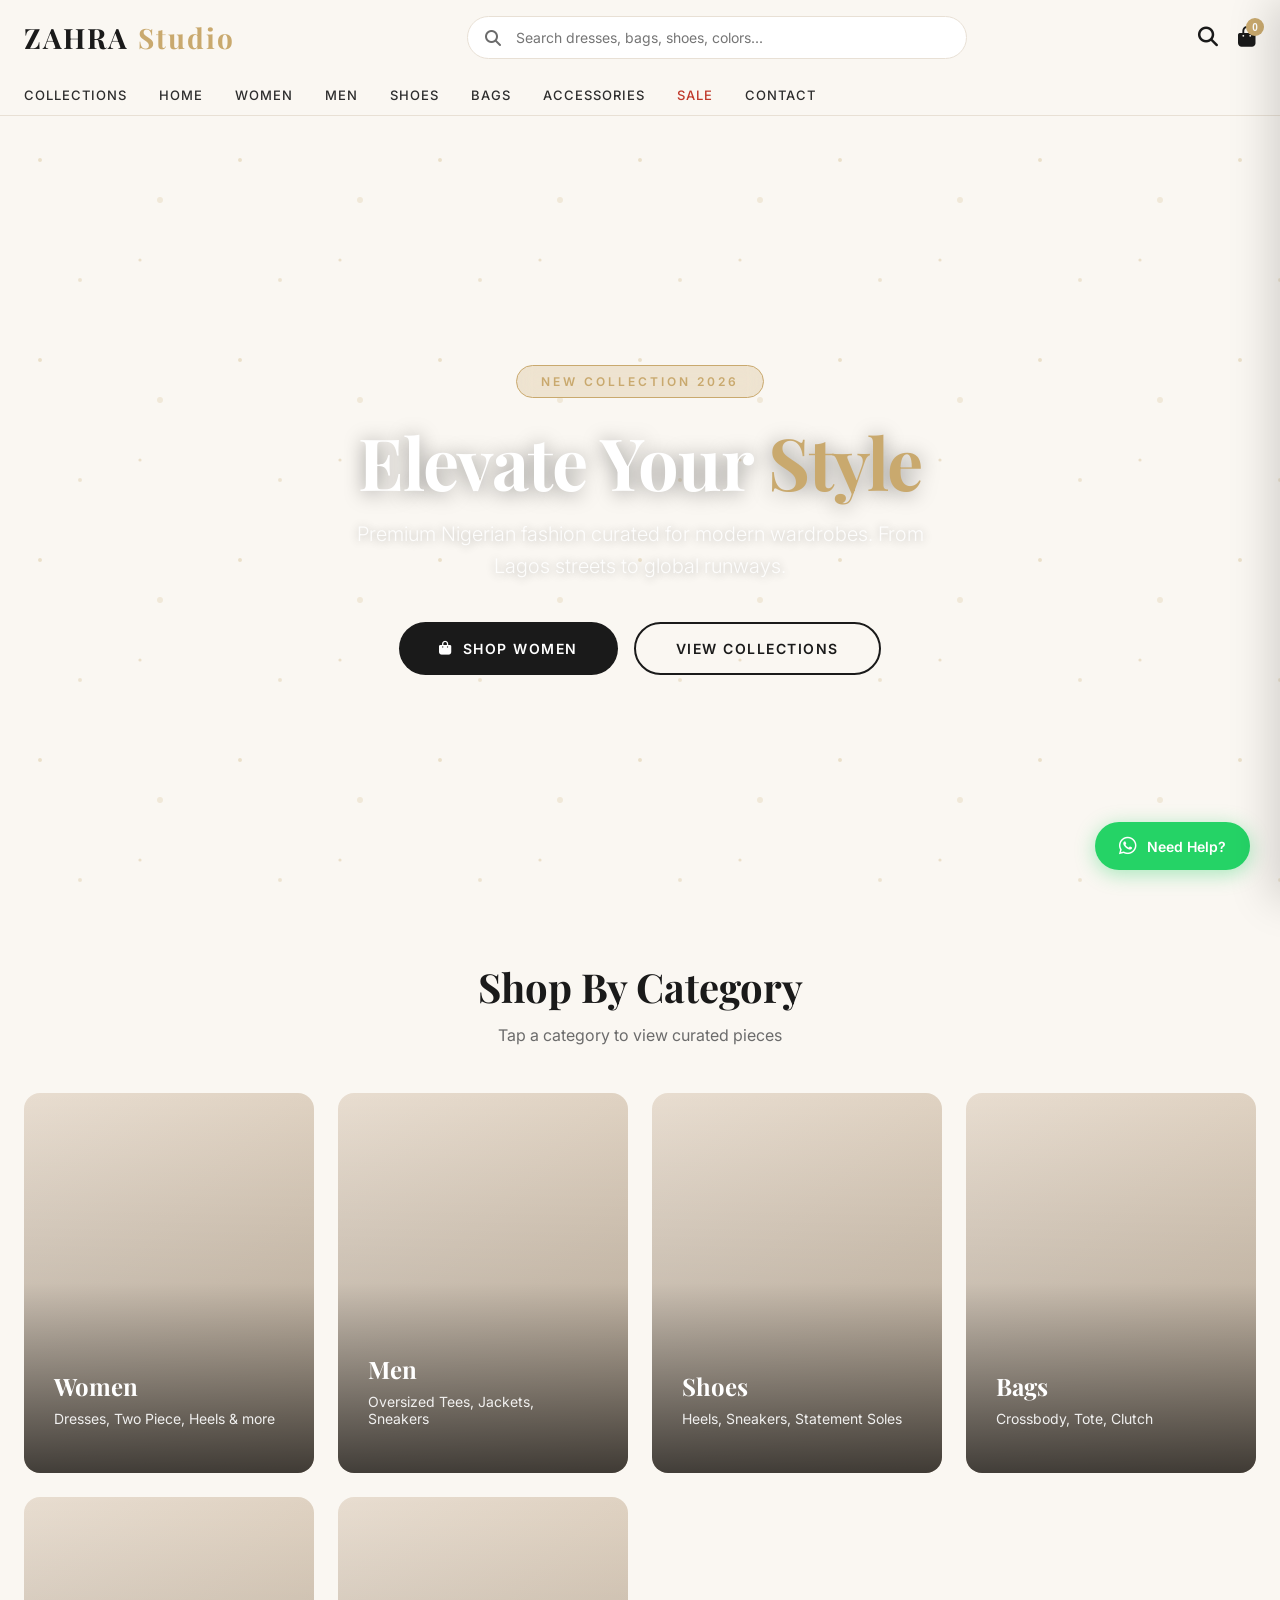
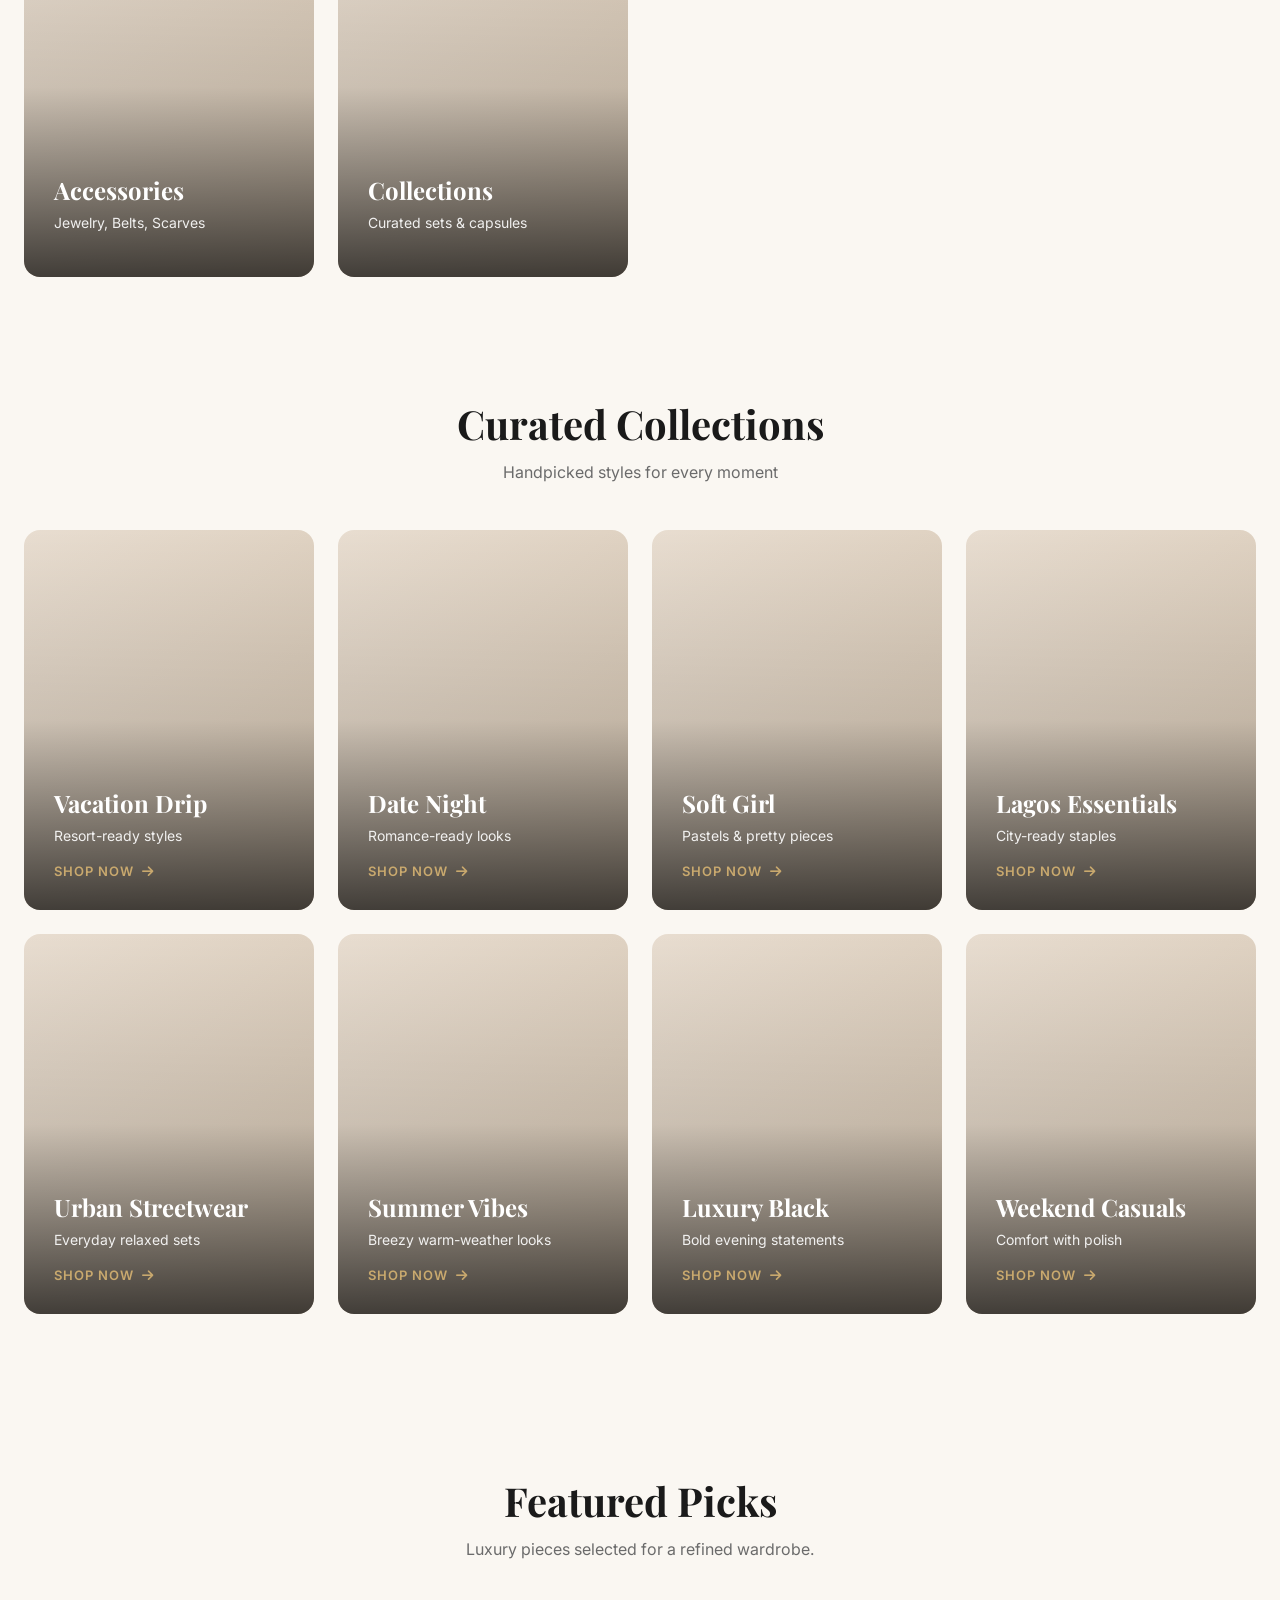
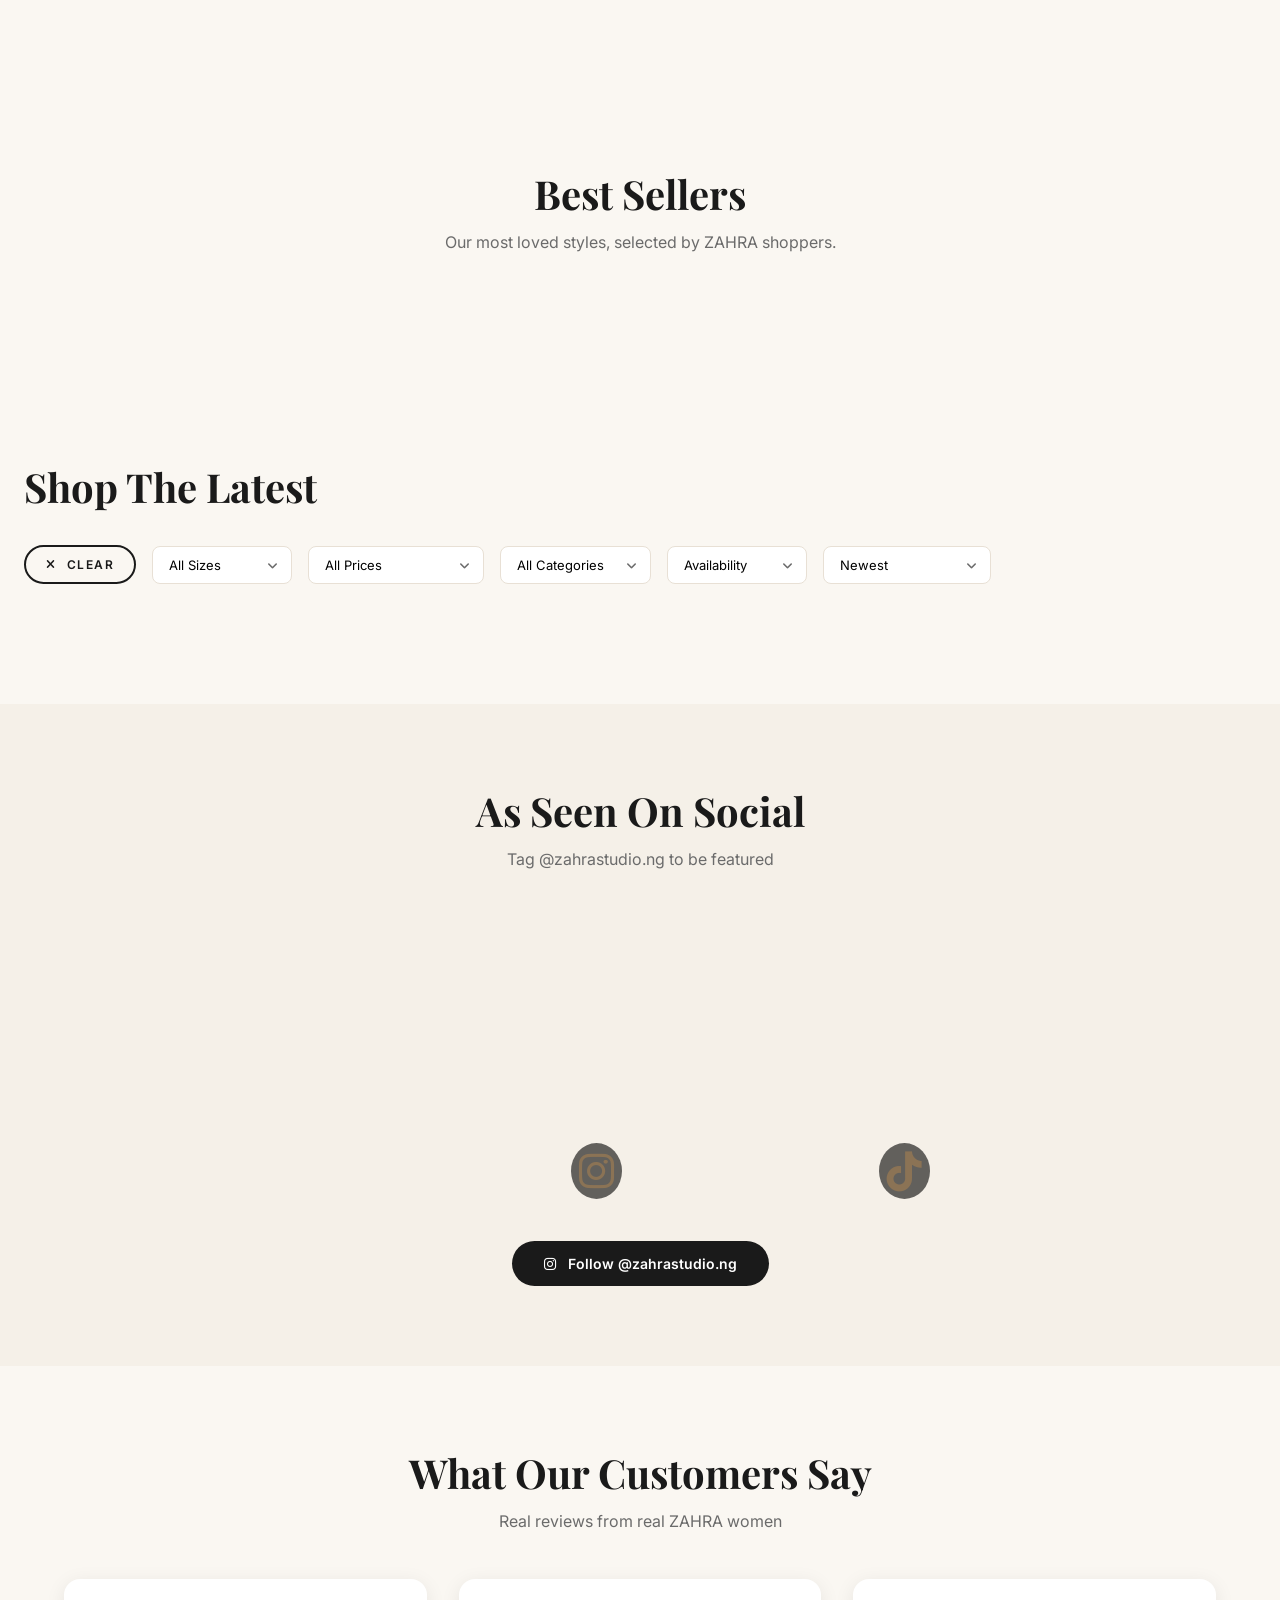
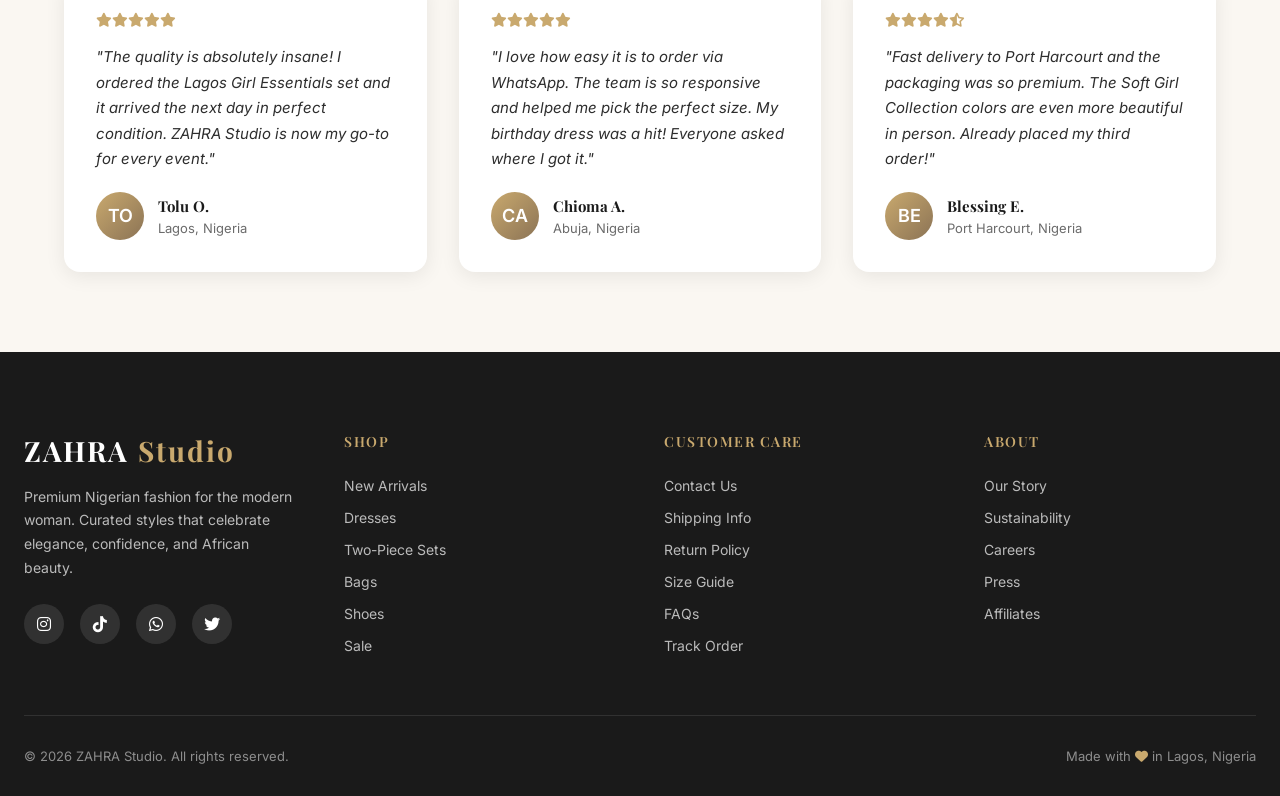
==== commit 9f43bd67: "setup Supabase backend foundation" ====
--- a/index.html
+++ b/index.html
@@ -310,9 +310,6 @@
         .delay-4 { animation-delay: 0.4s; }
     </style>
 
-    <!-- Firebase SDK -->
-    <script src="https://www.gstatic.com/firebasejs/10.7.1/firebase-app-compat.js"></script>
-    <script src="https://www.gstatic.com/firebasejs/10.7.1/firebase-database-compat.js"></script>
 </head>
 <body>
     <nav class="navbar" id="navbar">
@@ -1094,68 +1091,14 @@
 
     <button id="backToTop" aria-label="Back to top"><i class="fas fa-chevron-up"></i></button>
 
-    <script src="./products.js"></script>
+    <script src="https://cdn.jsdelivr.net/npm/@supabase/supabase-js/dist/umd/supabase.min.js"></script>
+    <script src="./supabase.js"></script>
     <script>
-        // ==================== FIREBASE CONFIGURATION ====================
-        // Replace with your own Firebase project config from console.firebase.google.com
-        const firebaseConfig = {
-            apiKey: "YOUR_API_KEY",
-            authDomain: "zahra-studio-orders.firebaseapp.com",
-            databaseURL: "https://zahra-studio-orders-default-rtdb.firebaseio.com",
-            projectId: "zahra-studio-orders",
-            storageBucket: "zahra-studio-orders.appspot.com",
-            messagingSenderId: "123456789",
-            appId: "1:123456789:web:abcdef123456"
-        };
-
-        // Initialize Firebase (only if config is valid)
-        let db = null;
-        let firebaseEnabled = false;
-
-        try {
-            if (firebaseConfig.apiKey !== "YOUR_API_KEY") {
-                firebase.initializeApp(firebaseConfig);
-                db = firebase.database();
-                firebaseEnabled = true;
-                console.log("Firebase connected successfully");
-            } else {
-                console.log("Firebase not configured - using localStorage fallback");
-            }
-        } catch(e) {
-            console.log("Firebase error:", e);
-        }
-
-        // Firebase order functions
-        function saveOrderToFirebase(orderNum, data) {
-            if (!db) return Promise.resolve();
-            return db.ref('orders/' + orderNum).set(data)
-                .then(() => console.log("Order saved to Firebase:", orderNum))
-                .catch(err => console.error("Firebase save error:", err));
-        }
-
-        function getOrderFromFirebase(orderNum) {
-            if (!db) return Promise.resolve(null);
-            return db.ref('orders/' + orderNum).once('value')
-                .then(snapshot => snapshot.val())
-                .catch(err => { console.error("Firebase read error:", err); return null; });
-        }
-
-        function listenToOrder(orderNum, callback) {
-            if (!db) return;
-            db.ref('orders/' + orderNum).on('value', snapshot => {
-                const data = snapshot.val();
-                if (data) callback(data);
-            });
-        }
-
-        function getAllOrdersFromFirebase() {
-            if (!db) return Promise.resolve({});
-            return db.ref('orders').once('value')
-                .then(snapshot => snapshot.val() || {})
-                .catch(err => { console.error("Firebase read error:", err); return {}; });
-        }
-
-        // Enhanced persist function (Firebase + localStorage + global)
+        // ==================== SUPABASE CONFIGURATION ====================
+        // Supabase connection and service helper are initialized in supabase.js.
+        // Replace SUPABASE_URL and SUPABASE_ANON_KEY in supabase.js with your own Supabase project credentials.
+        // This site continues to use localStorage as a fallback when Supabase is not configured.
+
         async function persistOrder(orderNum, data) {
             // Always save to global and localStorage
             window.globalOrders[orderNum] = data;
@@ -1165,38 +1108,47 @@
                 localStorage.setItem('zahraOrders', JSON.stringify(saved));
             } catch(e) {}
 
-            // Also save to Firebase if available
-            if (firebaseEnabled) {
-                await saveOrderToFirebase(orderNum, data);
-            }
-        }
-
-        // Enhanced get all orders (Firebase + localStorage + global + demo)
+            if (window.SupabaseService && window.SupabaseService.isConfigured) {
+                const orderPayload = {
+                    order_number: orderNum,
+                    status: data.status || 'Order Placed',
+                    subtotal: data.subtotal || data.totalAmount || 0,
+                    total_amount: data.totalAmount || data.total_amount || 0,
+                    item_count: data.item_count || 0,
+                    items: data.cart_items || data.items || [],
+                    notes: data.notes || null,
+                    placed_at: new Date().toISOString(),
+                    updated_at: new Date().toISOString()
+                };
+                const { error } = await window.SupabaseService.createOrder(orderPayload);
+                if (error) console.warn('Supabase createOrder error:', error);
+            }
+        }
+
         async function getAllOrdersMerged() {
-            let merged = { ...demoOrders };
-
-            // Get from Firebase first (most current)
-            if (firebaseEnabled) {
+            const merged = {};
+
+            if (window.SupabaseService && window.SupabaseService.isConfigured) {
                 try {
-                    const fbOrders = await getAllOrdersFromFirebase();
-                    Object.assign(merged, fbOrders);
-                } catch(e) {}
-            }
-
-            // Merge localStorage
+                    const { data, error } = await window.SupabaseService.getOrders();
+                    if (!error && Array.isArray(data)) {
+                        data.forEach(order => {
+                            if (order.order_number) merged[order.order_number] = order;
+                        });
+                    }
+                } catch(e) {
+                    console.warn('Supabase getOrders failed', e);
+                }
+            }
+
             try {
                 const saved = JSON.parse(localStorage.getItem('zahraOrders') || '{}');
                 Object.assign(merged, saved);
             } catch(e) {}
 
-            // Merge global (most recent in this session)
             Object.assign(merged, window.globalOrders);
-
             return merged;
         }
-
-
-        
 
 
         // Product data now loads from products.js and includes all image mappings directly.
@@ -1905,25 +1857,55 @@
             } catch(e) {}
         })();
 
-        // Save order to both global and localStorage
-        function persistOrder(orderNum, data) {
+        // Save order to both global and localStorage, and save to Supabase when enabled
+        async function persistOrder(orderNum, data) {
             window.globalOrders[orderNum] = data;
             try {
                 const saved = JSON.parse(localStorage.getItem('zahraOrders') || '{}');
                 saved[orderNum] = data;
                 localStorage.setItem('zahraOrders', JSON.stringify(saved));
             } catch(e) {}
-        }
-
-        // Get all orders (global + localStorage merged)
-        function getAllOrdersMerged() {
-            const merged = { ...demoOrders };
+
+            if (window.SupabaseService && window.SupabaseService.isConfigured) {
+                const orderPayload = {
+                    order_number: orderNum,
+                    status: data.status || 'Order Placed',
+                    subtotal: data.subtotal || data.totalAmount || 0,
+                    total_amount: data.totalAmount || data.total_amount || 0,
+                    item_count: data.item_count || 0,
+                    items: data.cart_items || data.items || [],
+                    notes: data.notes || null,
+                    placed_at: new Date().toISOString(),
+                    updated_at: new Date().toISOString()
+                };
+                const { error } = await window.SupabaseService.createOrder(orderPayload);
+                if (error) console.warn('Supabase createOrder error:', error);
+            }
+        }
+
+        // Get all orders (backend + localStorage + global)
+        async function getAllOrdersMerged() {
+            const merged = {};
+
+            if (window.SupabaseService && window.SupabaseService.isConfigured) {
+                try {
+                    const { data, error } = await window.SupabaseService.getOrders();
+                    if (!error && Array.isArray(data)) {
+                        data.forEach(order => {
+                            if (order.order_number) merged[order.order_number] = order;
+                        });
+                    }
+                } catch(e) {
+                    console.warn('Supabase getOrders failed', e);
+                }
+            }
+
             try {
                 const saved = JSON.parse(localStorage.getItem('zahraOrders') || '{}');
-                Object.assign(merged, saved, window.globalOrders);
-            } catch(e) {
-                Object.assign(merged, window.globalOrders);
-            }
+                Object.assign(merged, saved);
+            } catch(e) {}
+
+            Object.assign(merged, window.globalOrders);
             return merged;
         }
 
@@ -1989,26 +1971,37 @@
         }
 
         // Save newly placed order for tracking
-        function saveOrderForTracking(orderNum, cartItems, total) {
+        async function saveOrderForTracking(orderNum, cartItems, total) {
             const now = new Date();
             const dateStr = now.toLocaleDateString('en-US', { month: 'short', day: 'numeric', year: 'numeric' });
             const timeStr = now.toLocaleTimeString('en-US', { hour: '2-digit', minute: '2-digit' });
 
             const itemCount = cartItems.reduce((sum, item) => sum + item.qty, 0);
             const itemText = itemCount + ' item' + (itemCount > 1 ? 's' : '');
-
-            // Calculate estimated delivery (3 days from now)
+            const rawTotal = cartItems.reduce((sum, item) => sum + (item.price * item.qty), 0);
+
             const estDate = new Date(now);
             estDate.setDate(estDate.getDate() + 3);
             const estDelivery = estDate.toLocaleDateString('en-US', { month: 'short', day: 'numeric', year: 'numeric' });
 
-            demoOrders[orderNum] = {
+            const orderRecord = {
                 date: dateStr,
                 status: 'Order Placed',
                 statusColor: '#C9A96E',
                 estDelivery: estDelivery,
                 carrier: 'ZAHRA Express',
                 items: itemText,
+                totalAmount: rawTotal,
+                item_count: itemCount,
+                cart_items: cartItems.map(item => ({
+                    id: item.id,
+                    name: item.name,
+                    size: item.size,
+                    color: item.color,
+                    qty: item.qty,
+                    price: item.price,
+                    subtotal: item.price * item.qty
+                })),
                 timeline: [
                     { step: 'Order Placed', time: `${dateStr}, ${timeStr}`, done: true, active: true, desc: 'We received your order via WhatsApp' },
                     { step: 'Processing', time: 'Pending', done: false, active: false, desc: 'Waiting for payment confirmation' },
@@ -2019,12 +2012,7 @@
                 ]
             };
 
-            // Also save to localStorage so it persists
-            try {
-                const savedOrders = JSON.parse(localStorage.getItem('zahraOrders') || '{}');
-                savedOrders[orderNum] = demoOrders[orderNum];
-                localStorage.setItem('zahraOrders', JSON.stringify(savedOrders));
-            } catch(e) {}
+            await persistOrder(orderNum, orderRecord);
         }
 
         // Show order confirmation modal
@@ -2054,7 +2042,6 @@
             try {
                 const saved = JSON.parse(localStorage.getItem('zahraOrders') || '{}');
                 Object.assign(window.globalOrders, saved);
-                Object.assign(demoOrders, saved);
             } catch(e) {}
         })();
 
@@ -2081,10 +2068,16 @@
             resultDiv.style.display = 'none';
             notFoundDiv.style.display = 'none';
 
-            // Try Firebase first, then fall back to merged local
             let order = null;
-            if (firebaseEnabled) {
-                order = await getOrderFromFirebase(orderNum);
+            if (window.SupabaseService && window.SupabaseService.isConfigured) {
+                try {
+                    const { data, error } = await window.SupabaseService.getOrders();
+                    if (!error && Array.isArray(data)) {
+                        order = data.find(o => o.order_number === orderNum);
+                    }
+                } catch(e) {
+                    console.warn('Supabase getOrders failed', e);
+                }
             }
             if (!order) {
                 const merged = await getAllOrdersMerged();
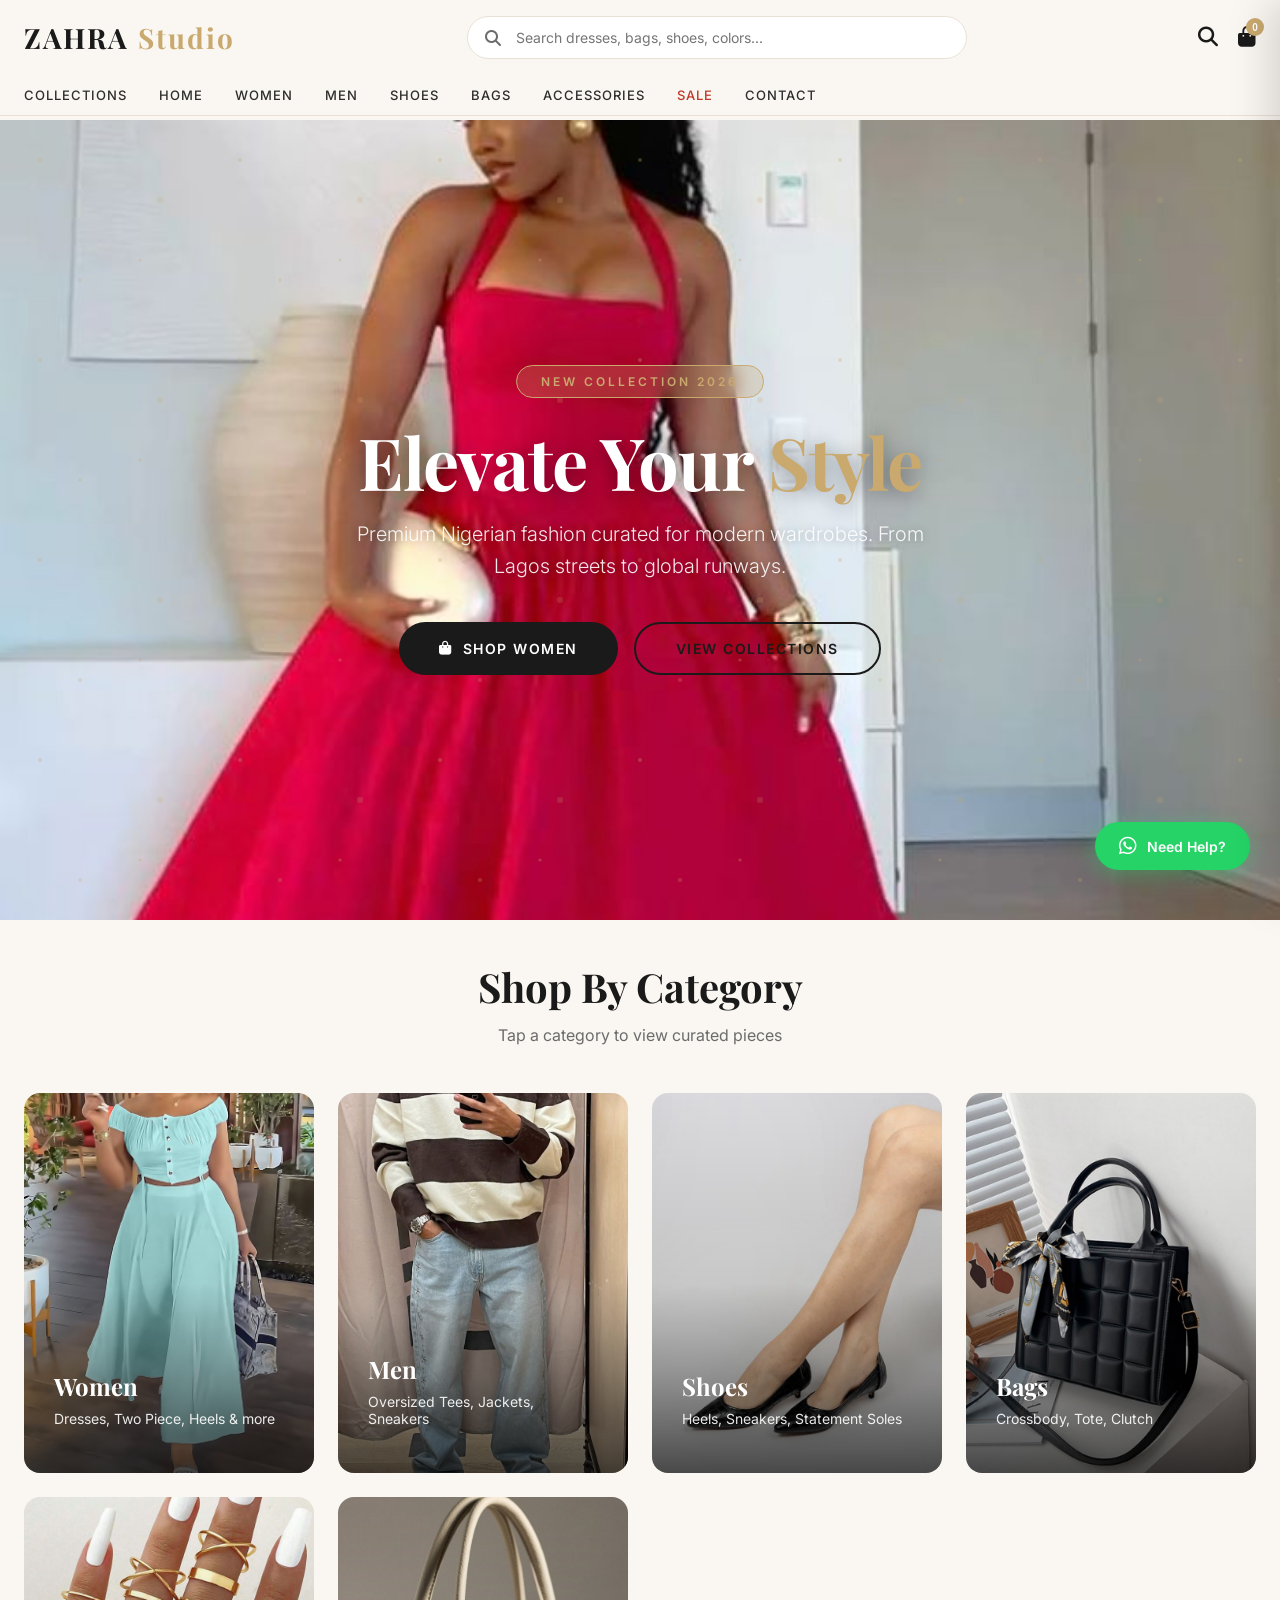
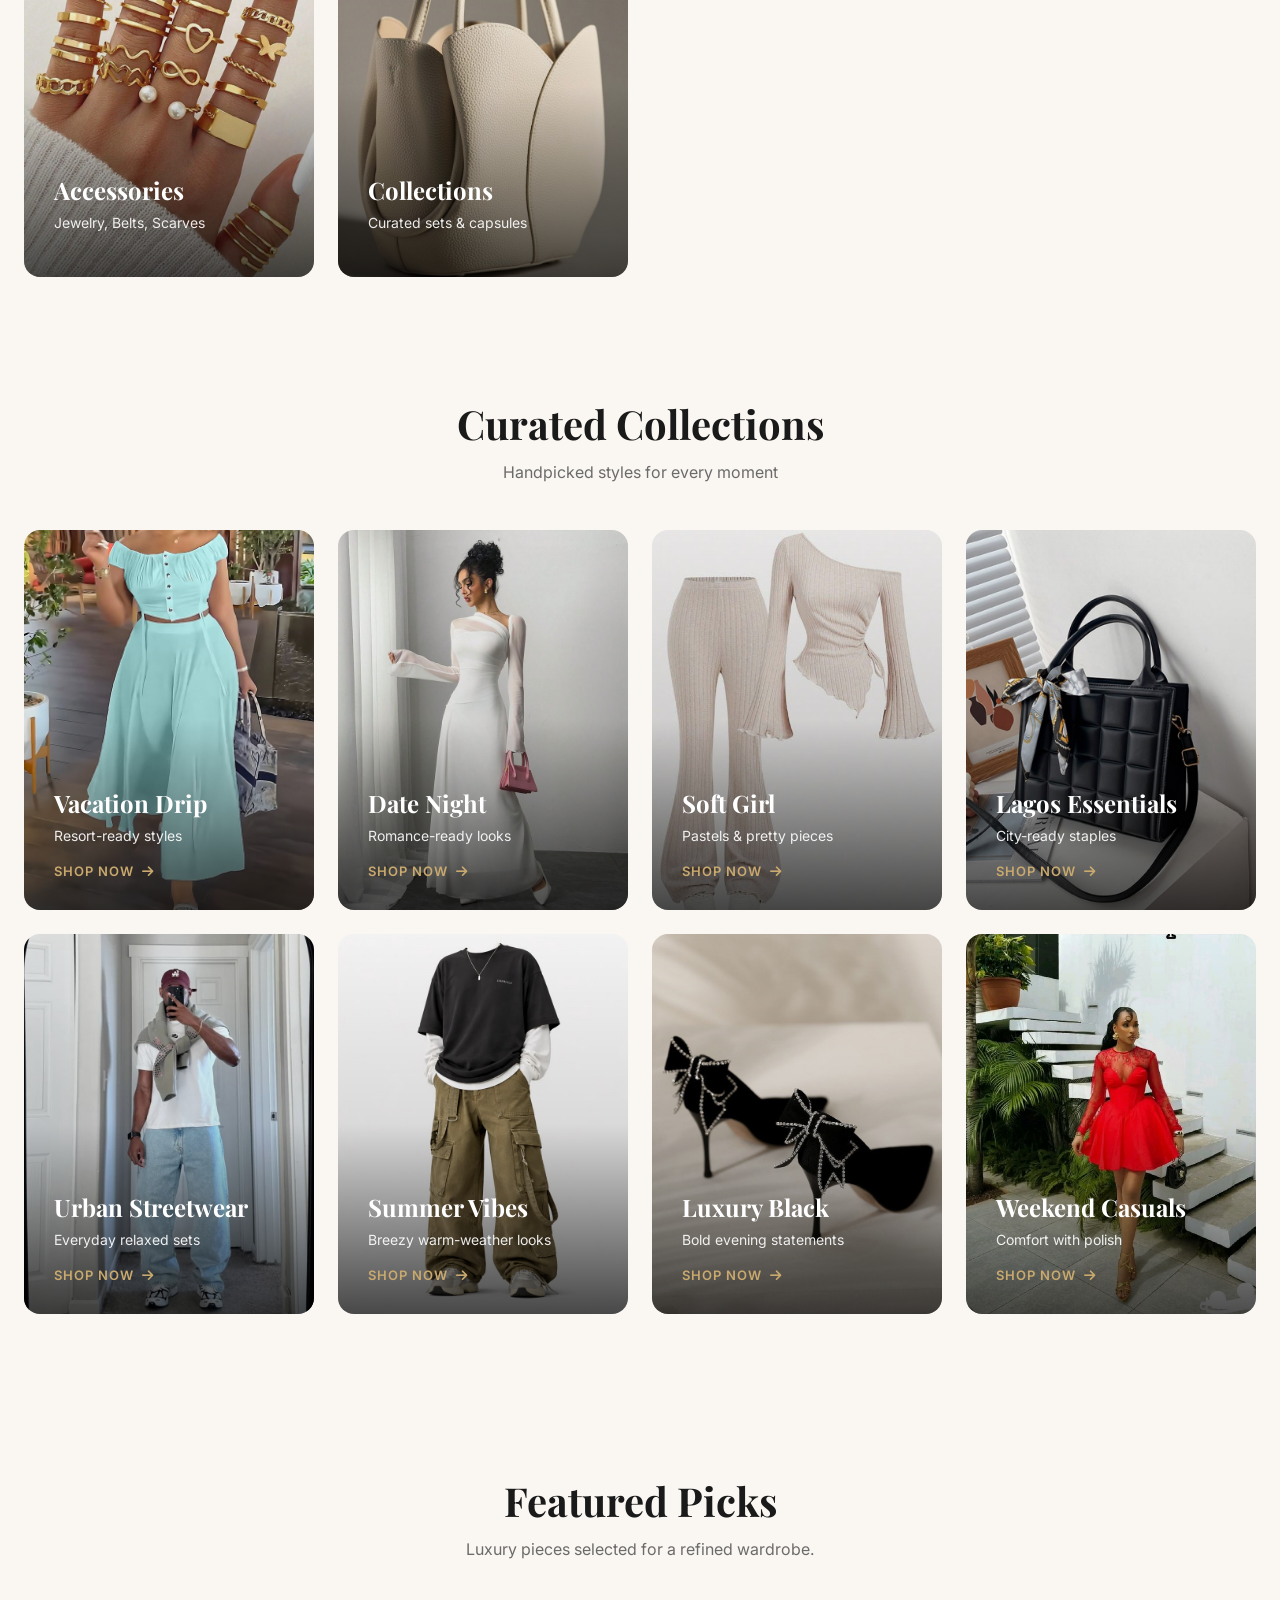
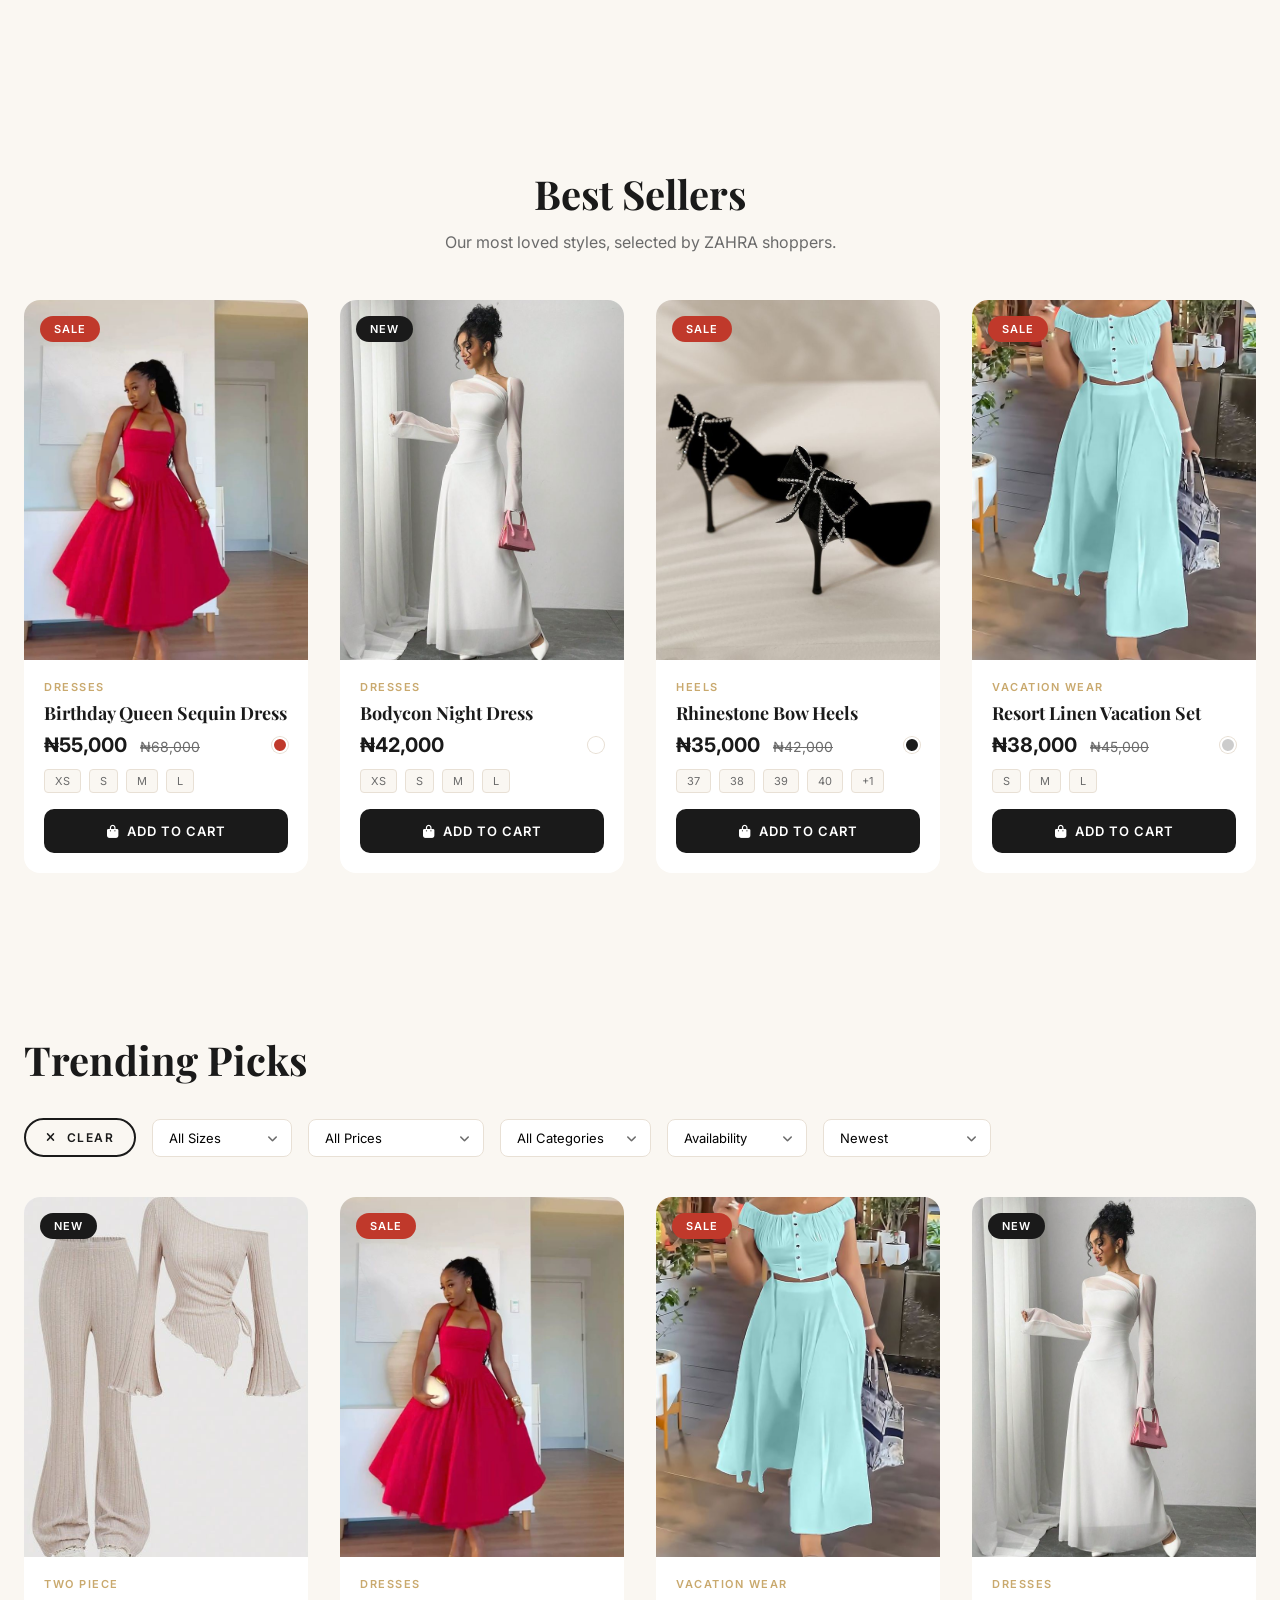
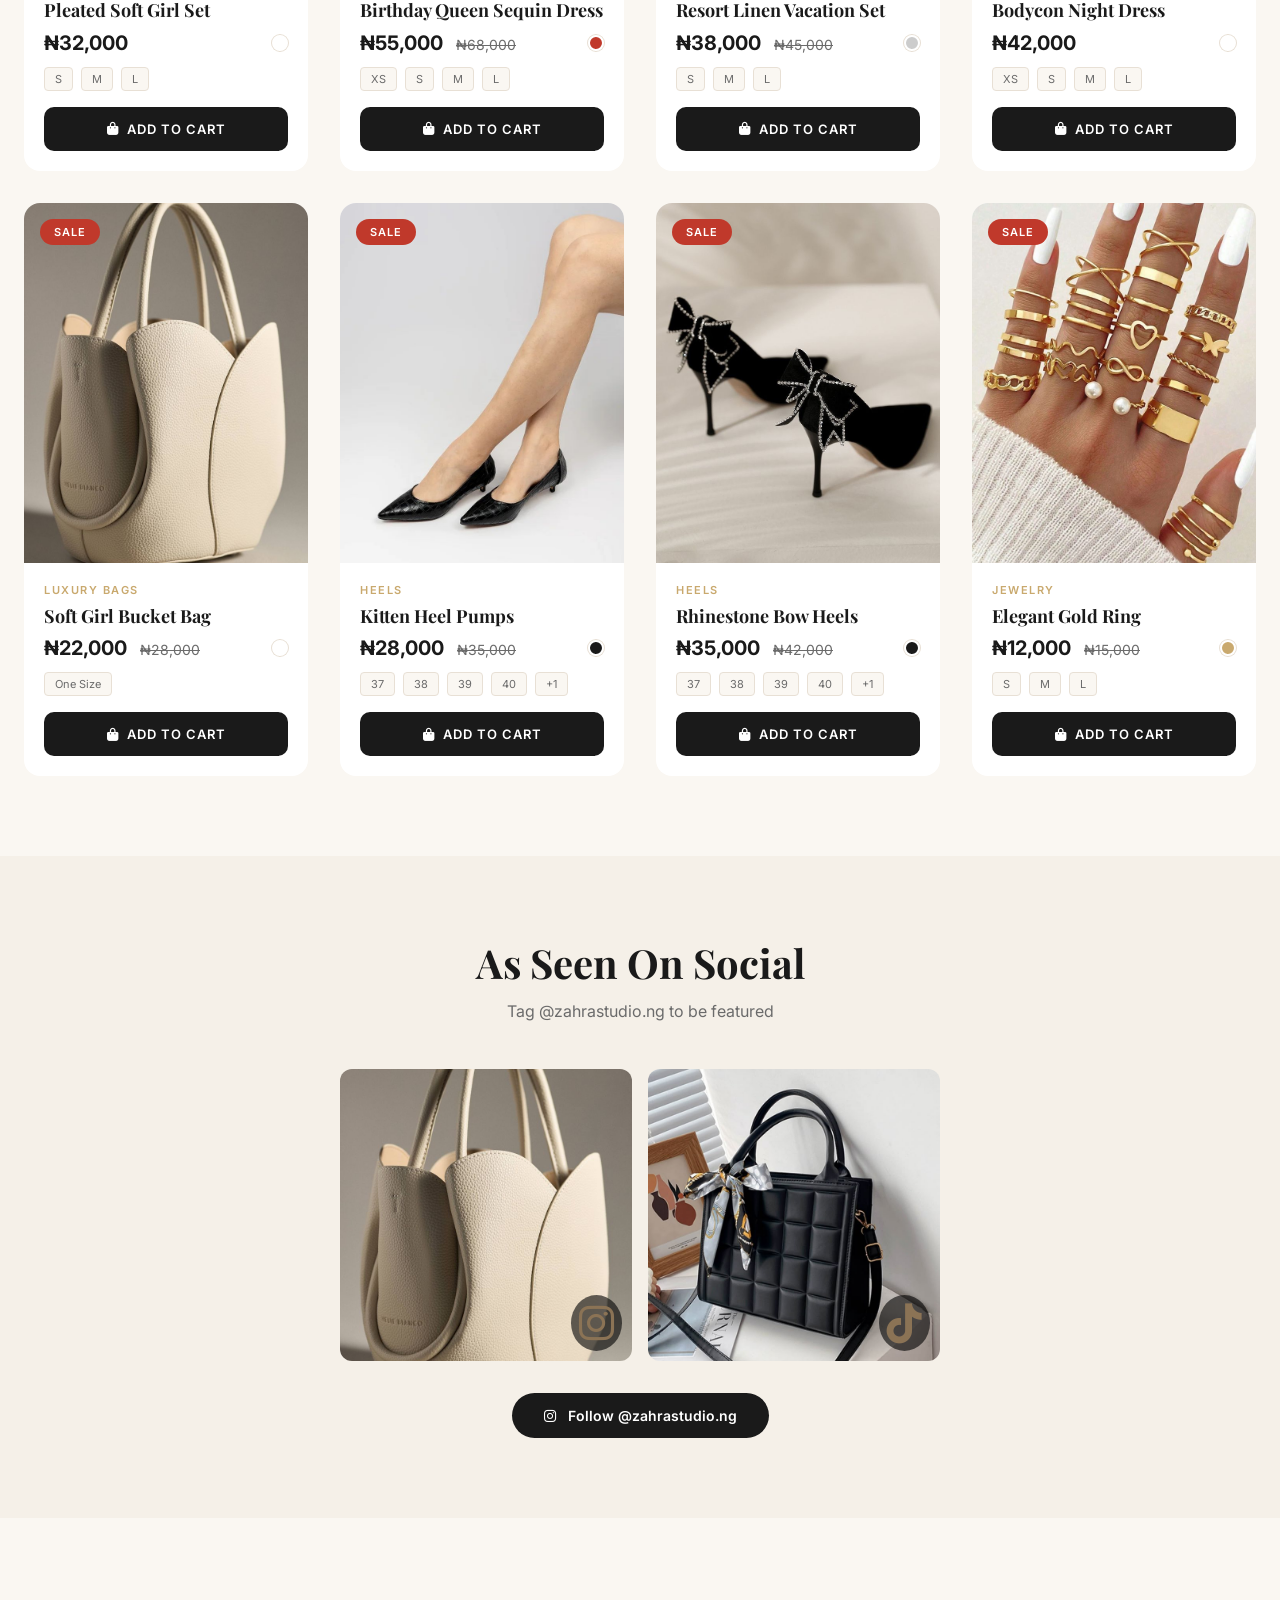
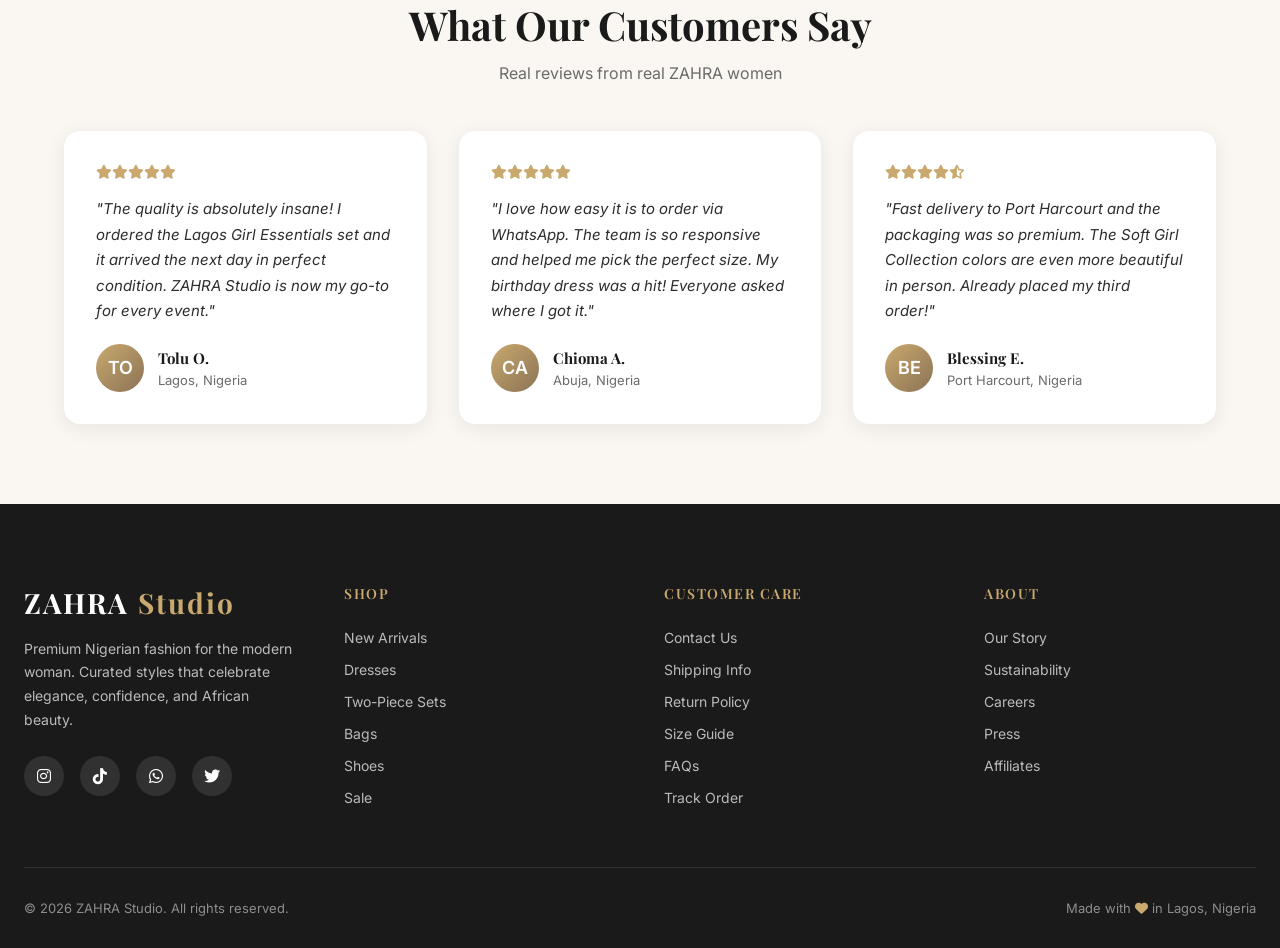
==== commit c60631c2: "fixed frontend rendering and isolated Supabase logic" ====
--- a/index.html
+++ b/index.html
@@ -1091,6 +1091,7 @@
 
     <button id="backToTop" aria-label="Back to top"><i class="fas fa-chevron-up"></i></button>
 
+    <script src="./products.js"></script>
     <script src="https://cdn.jsdelivr.net/npm/@supabase/supabase-js/dist/umd/supabase.min.js"></script>
     <script src="./supabase.js"></script>
     <script>
@@ -1153,9 +1154,17 @@
 
         // Product data now loads from products.js and includes all image mappings directly.
 
+        if (typeof products === 'undefined' || !Array.isArray(products)) {
+            console.error('Products data invalid:', typeof products === 'undefined' ? undefined : products);
+            window.products = [];
+        } else {
+            window.products = products;
+        }
+
         // Ensure each product has a color->image mapping (fallback to primary image)
         function ensureVariantImages() {
-            products.forEach(p => {
+            const productList = Array.isArray(window.products) ? window.products : [];
+            productList.forEach(p => {
                 p.variantImages = p.variantImages || {};
                 p.colors = Array.isArray(p.colors) ? p.colors : (p.colors ? [p.colors] : []);
                 p.sizes = Array.isArray(p.sizes) ? p.sizes : (p.sizes ? [p.sizes] : []);
